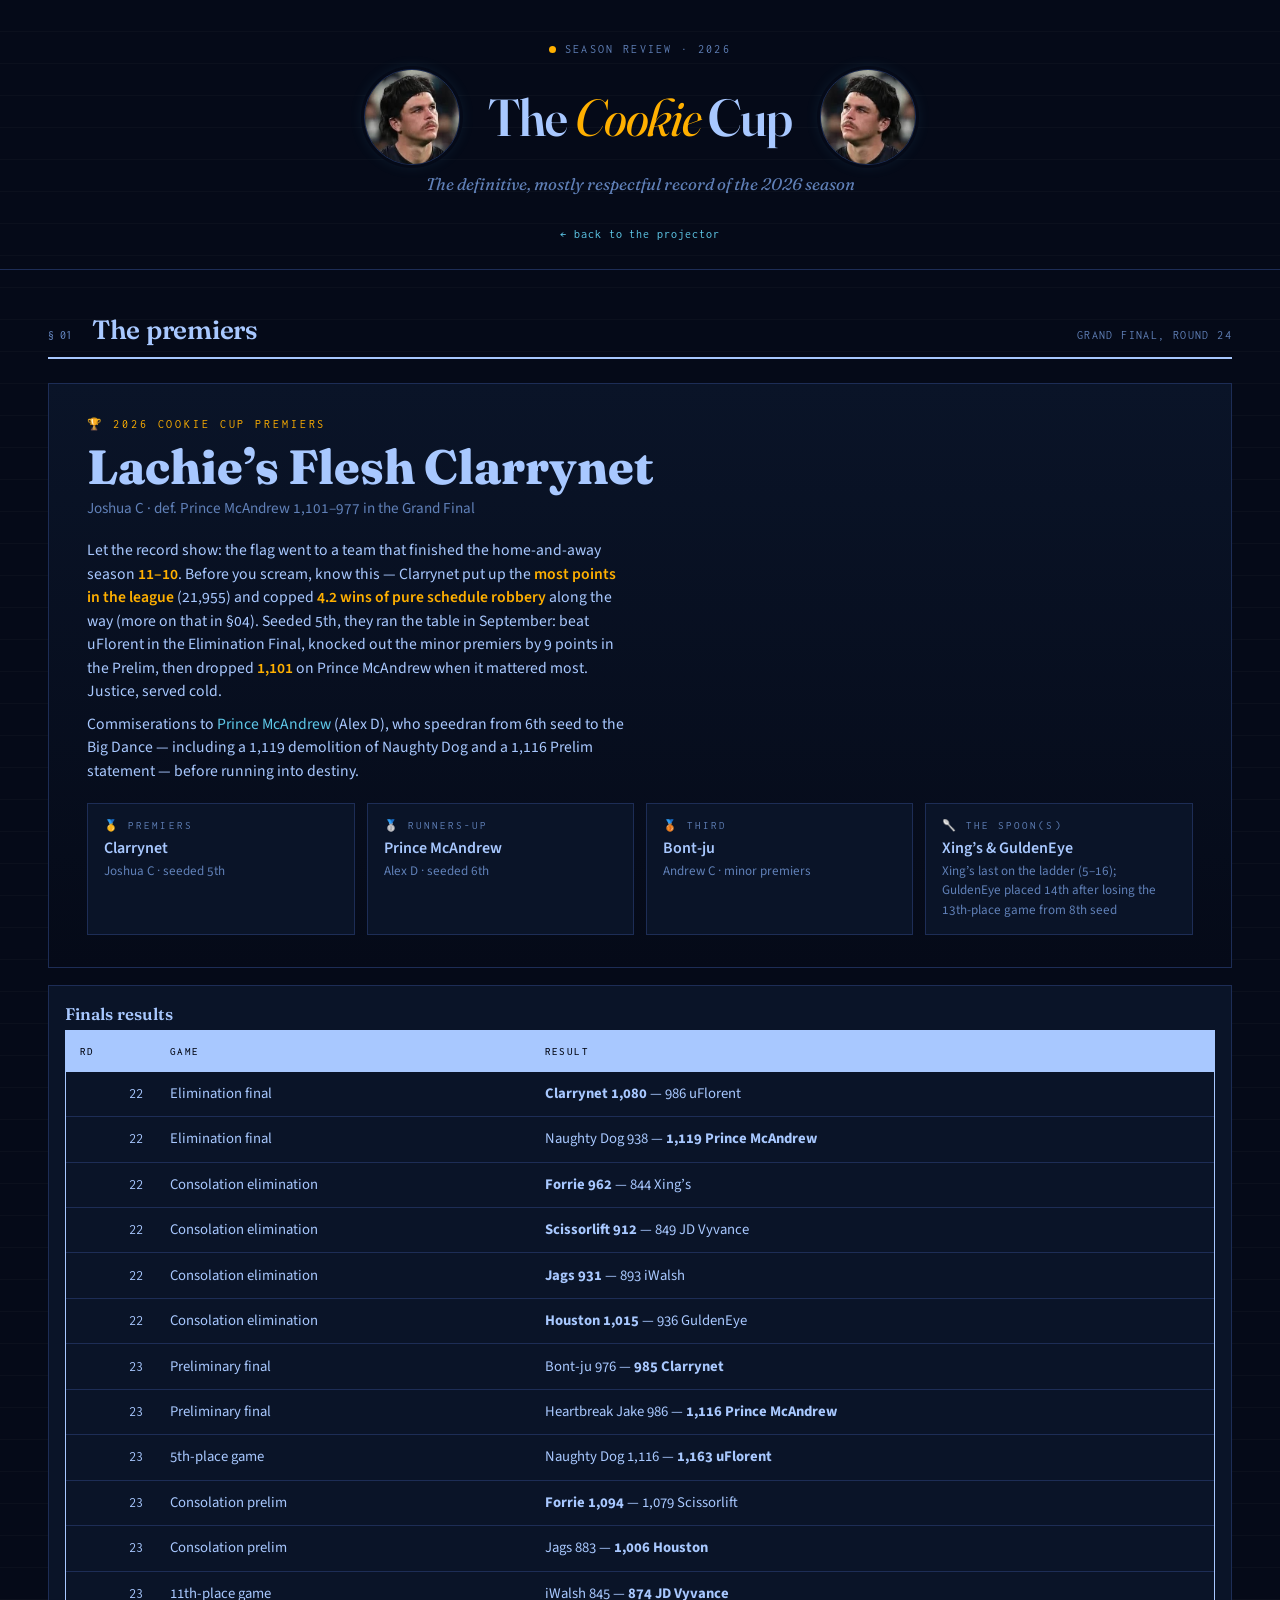
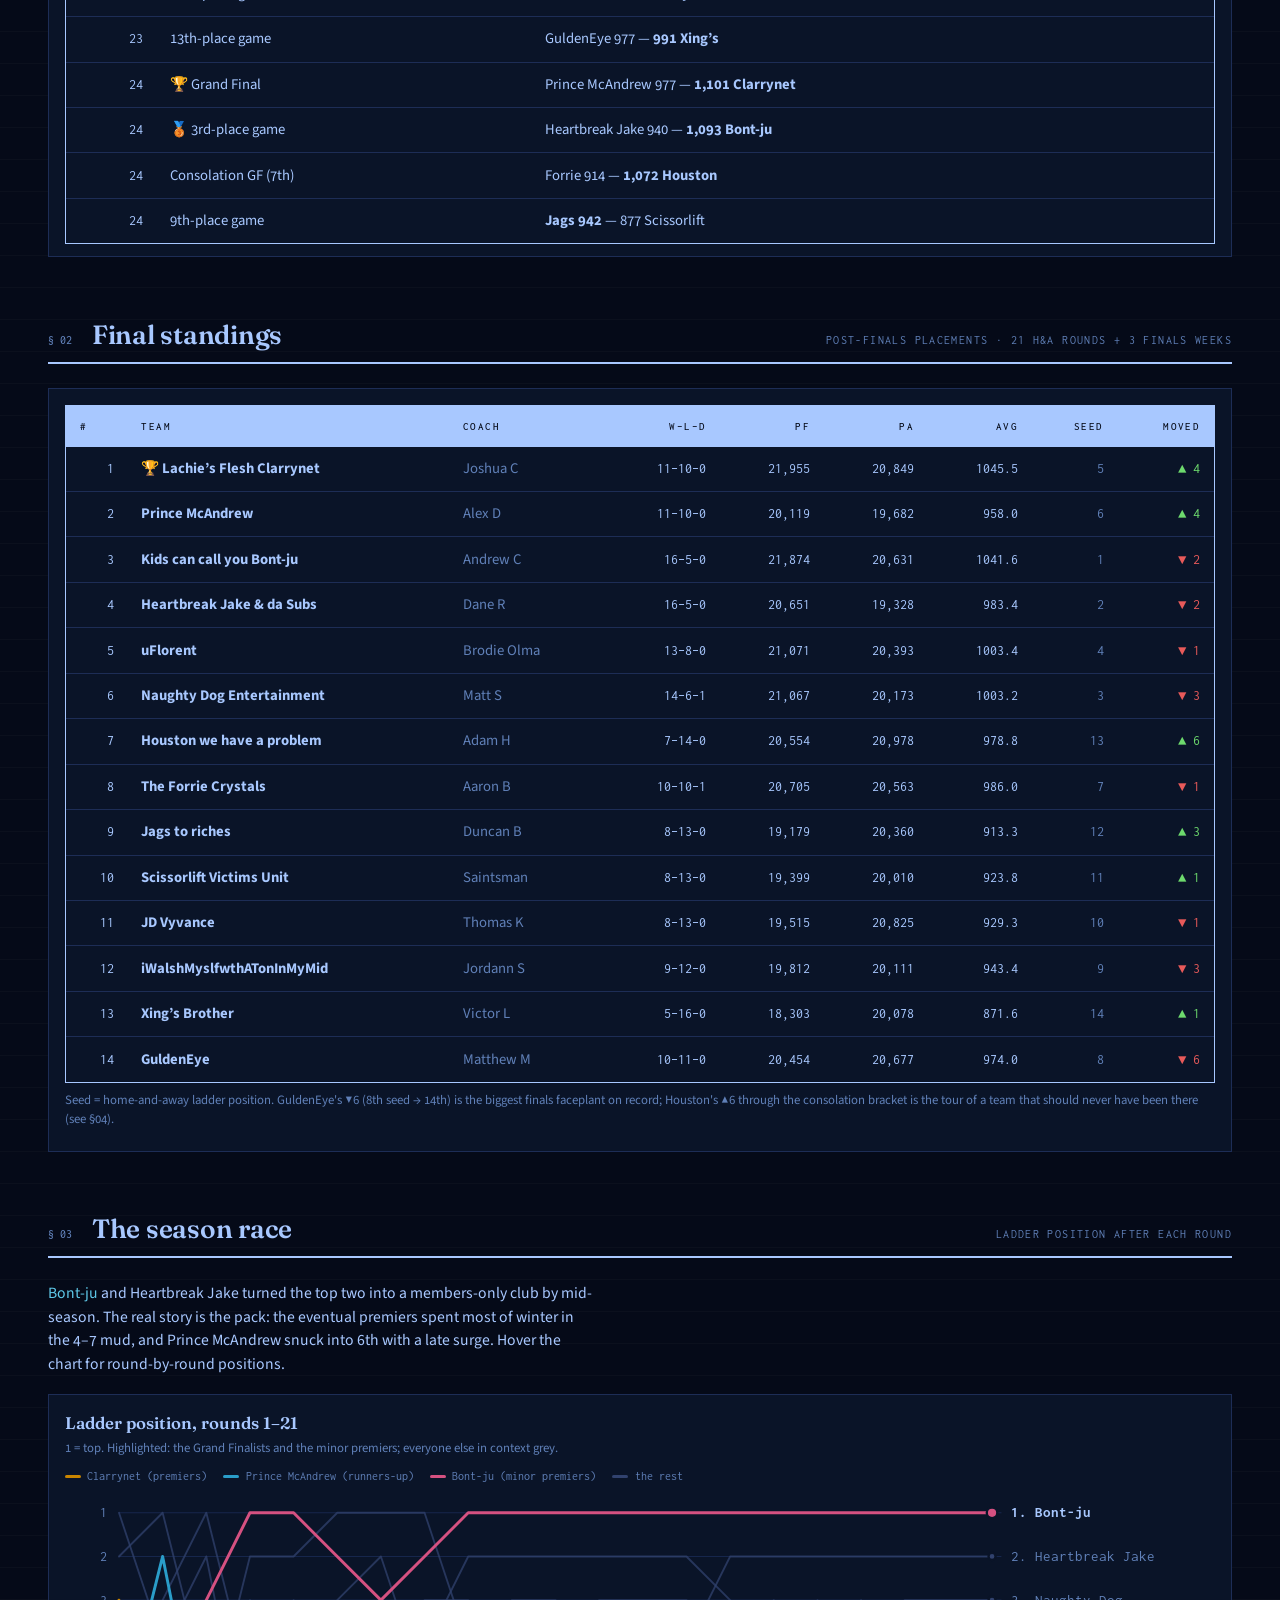
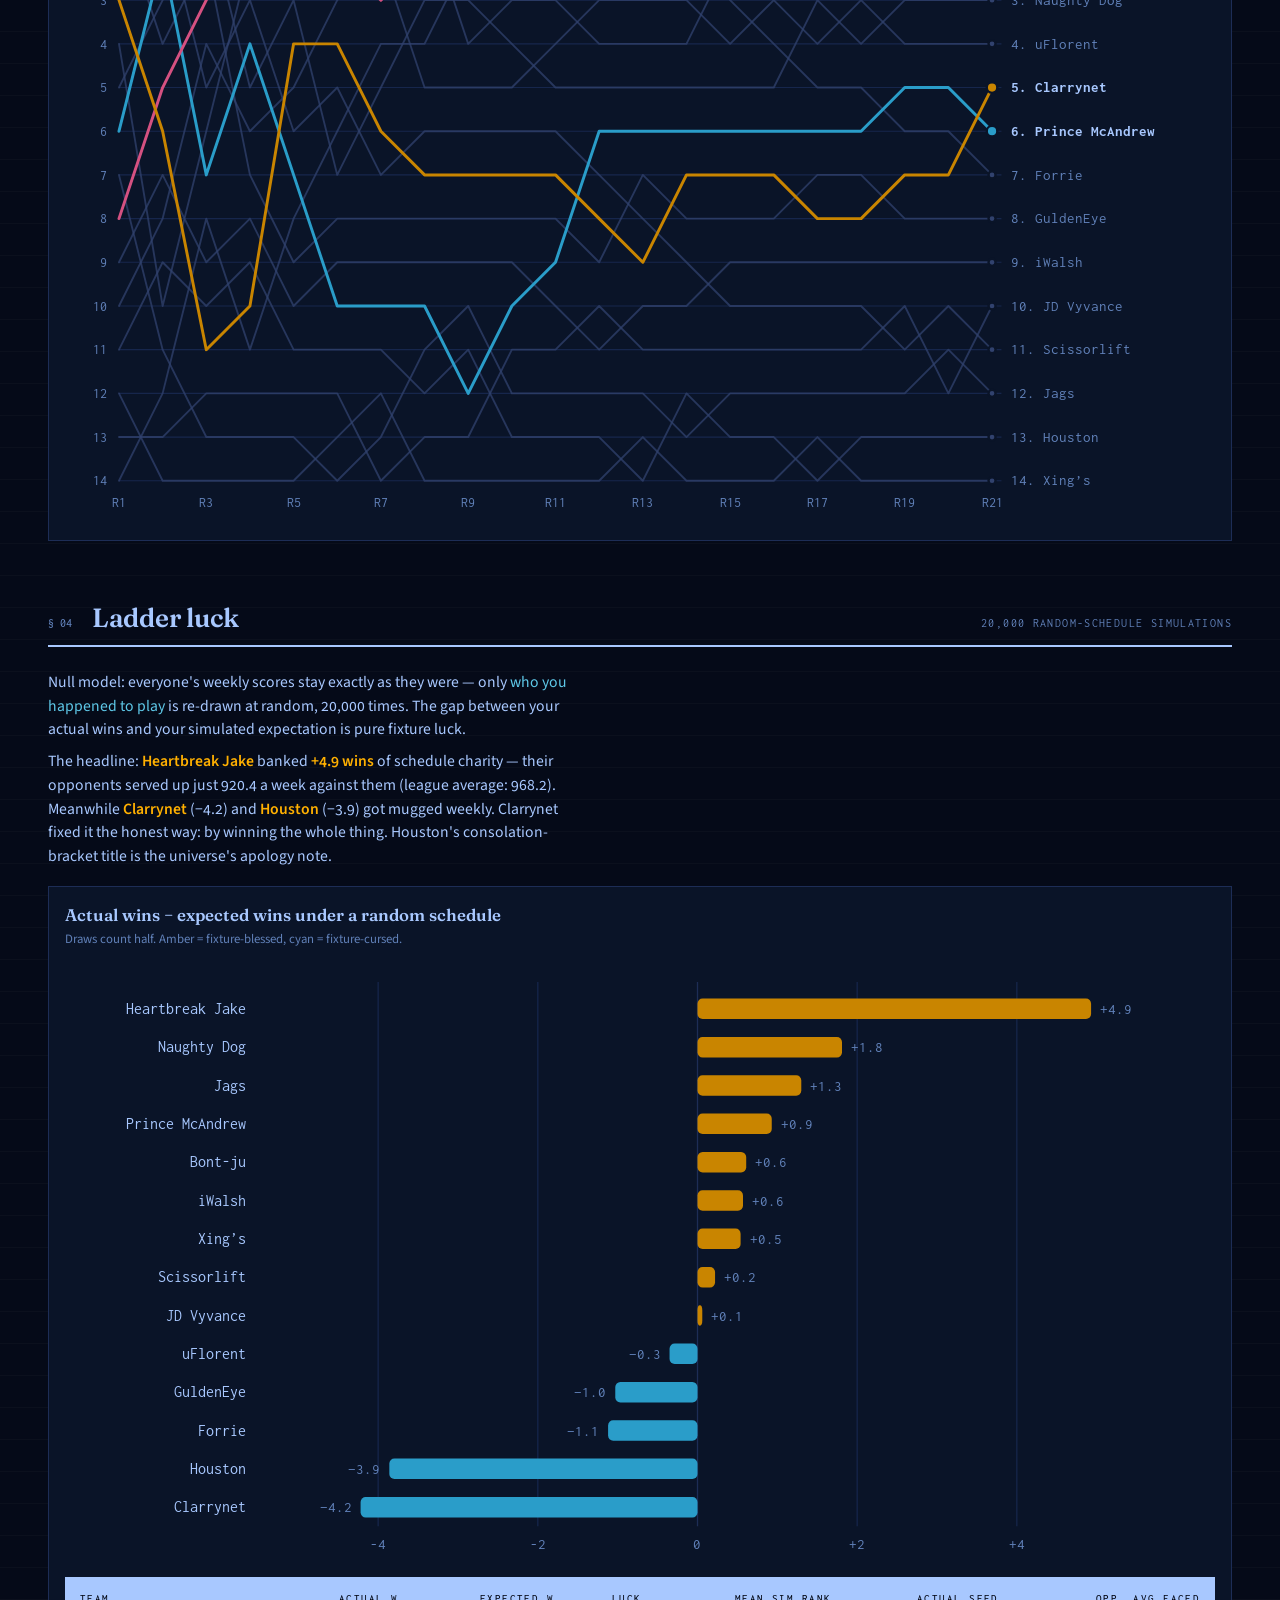
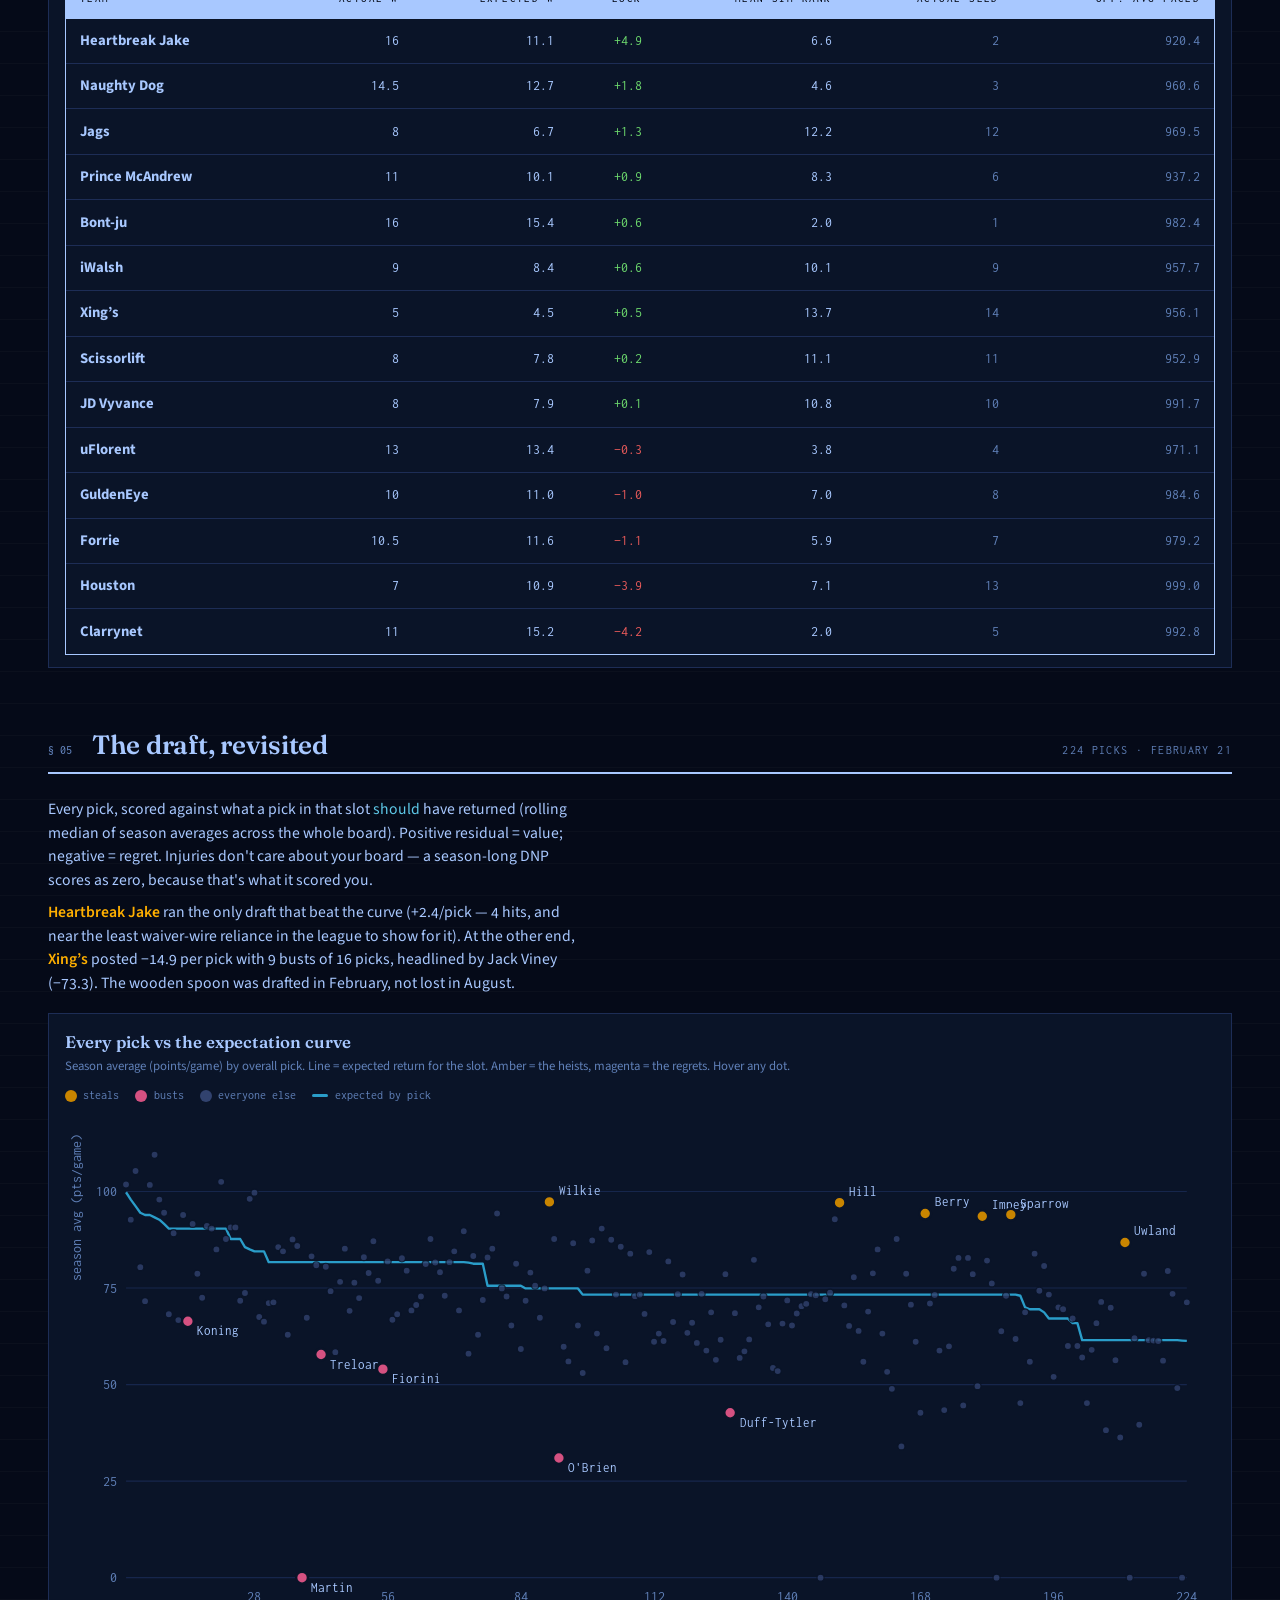
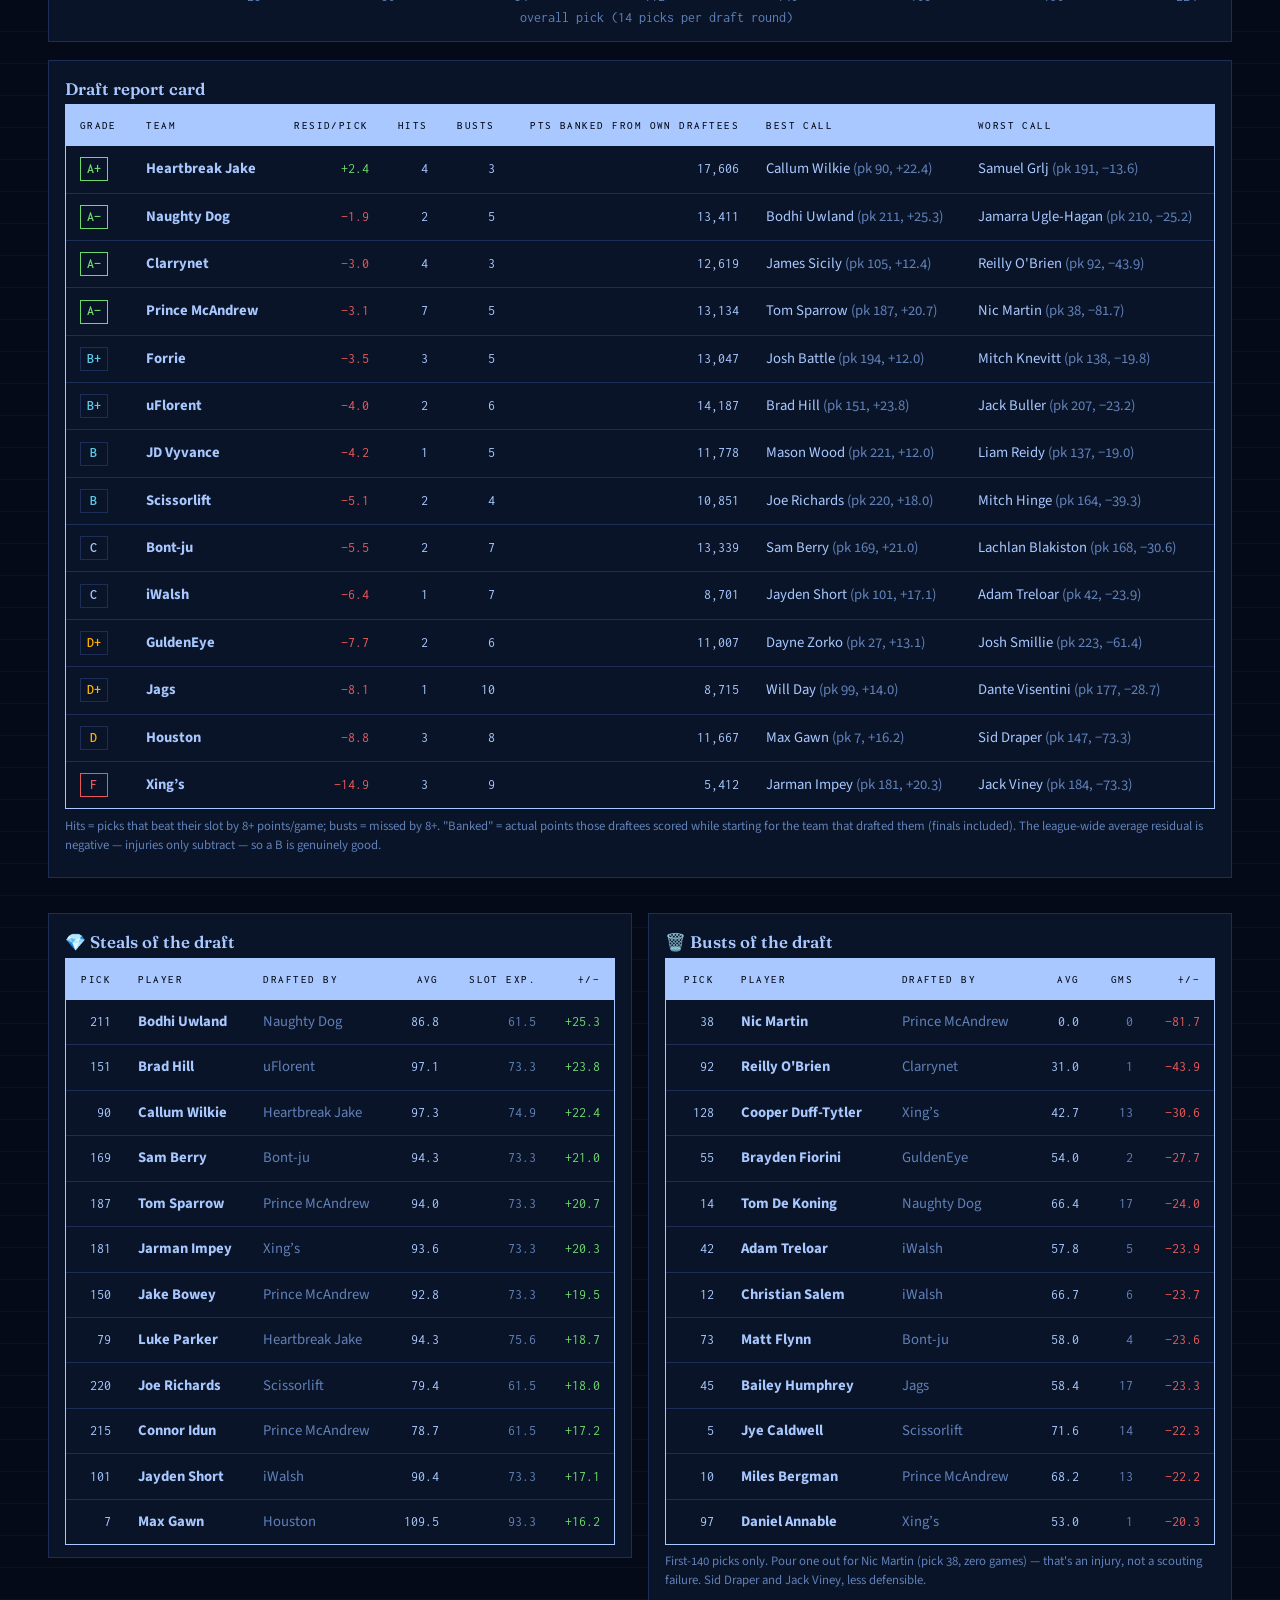
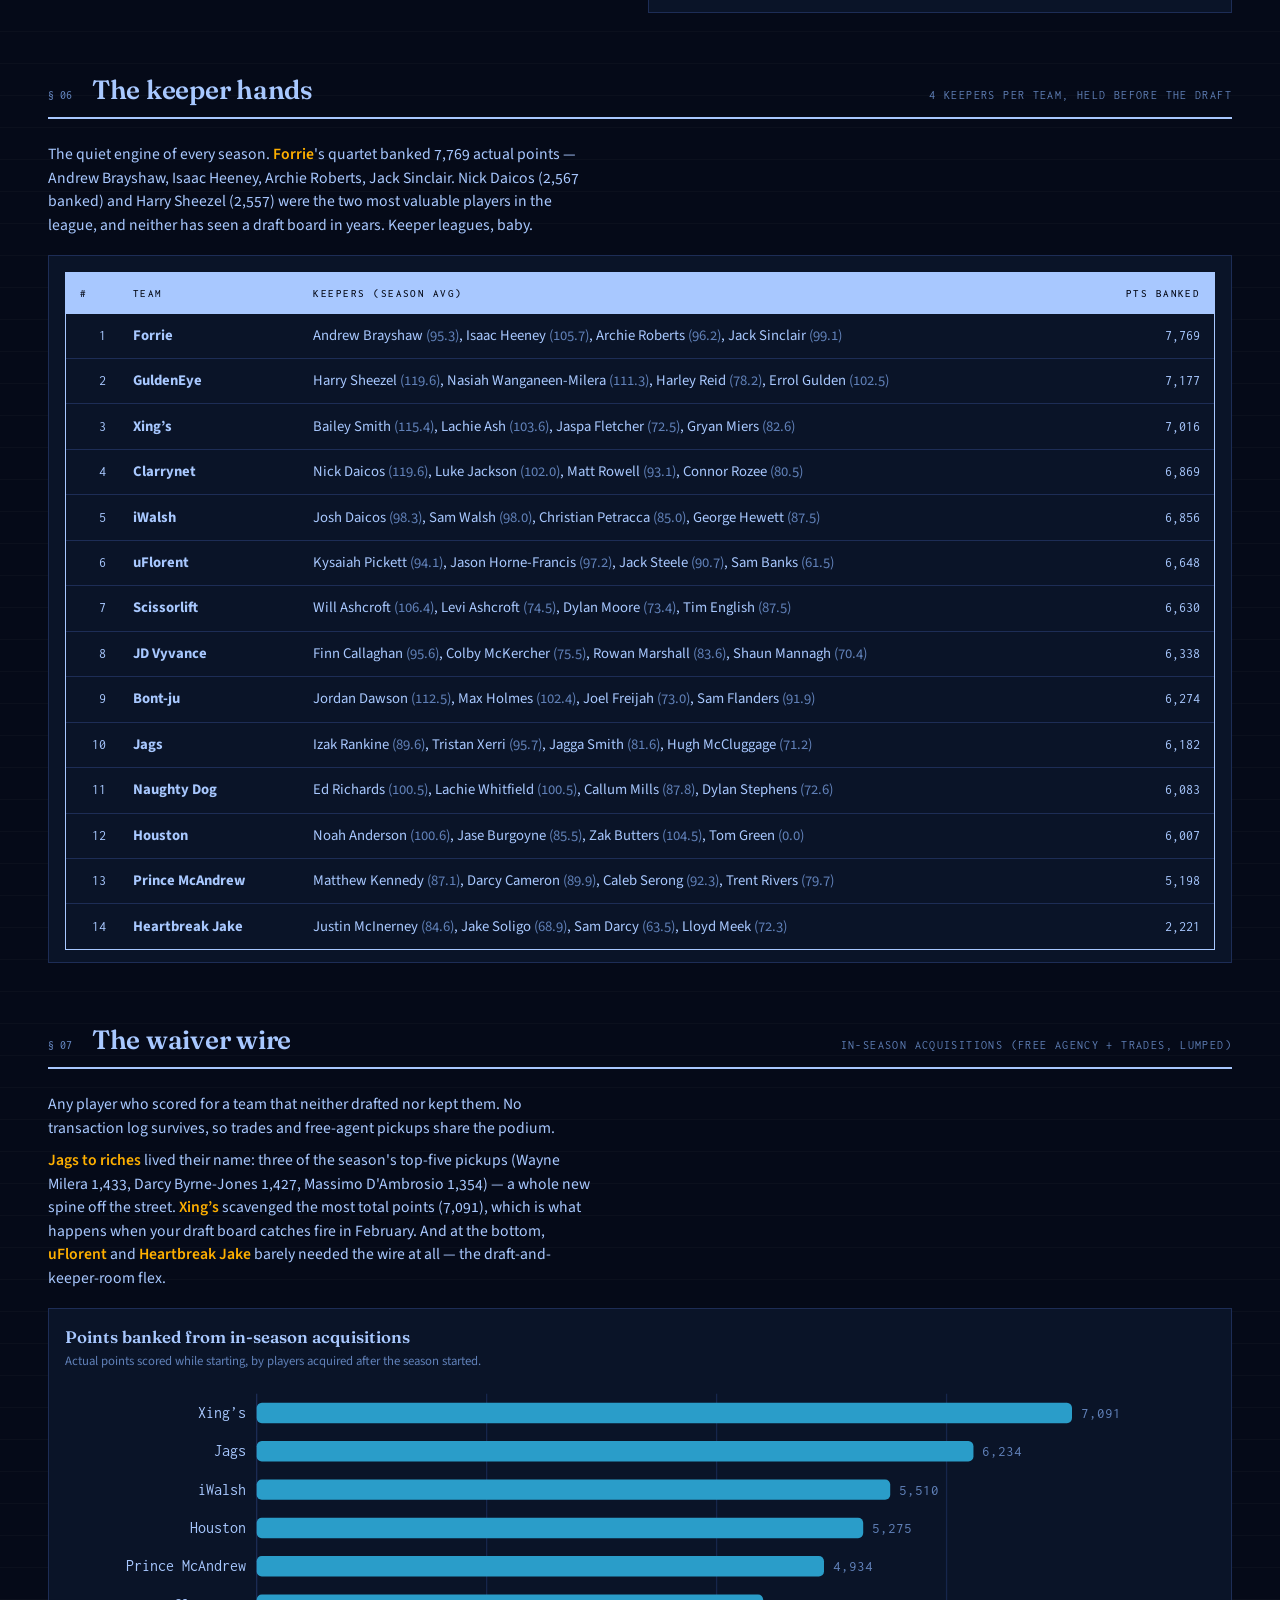
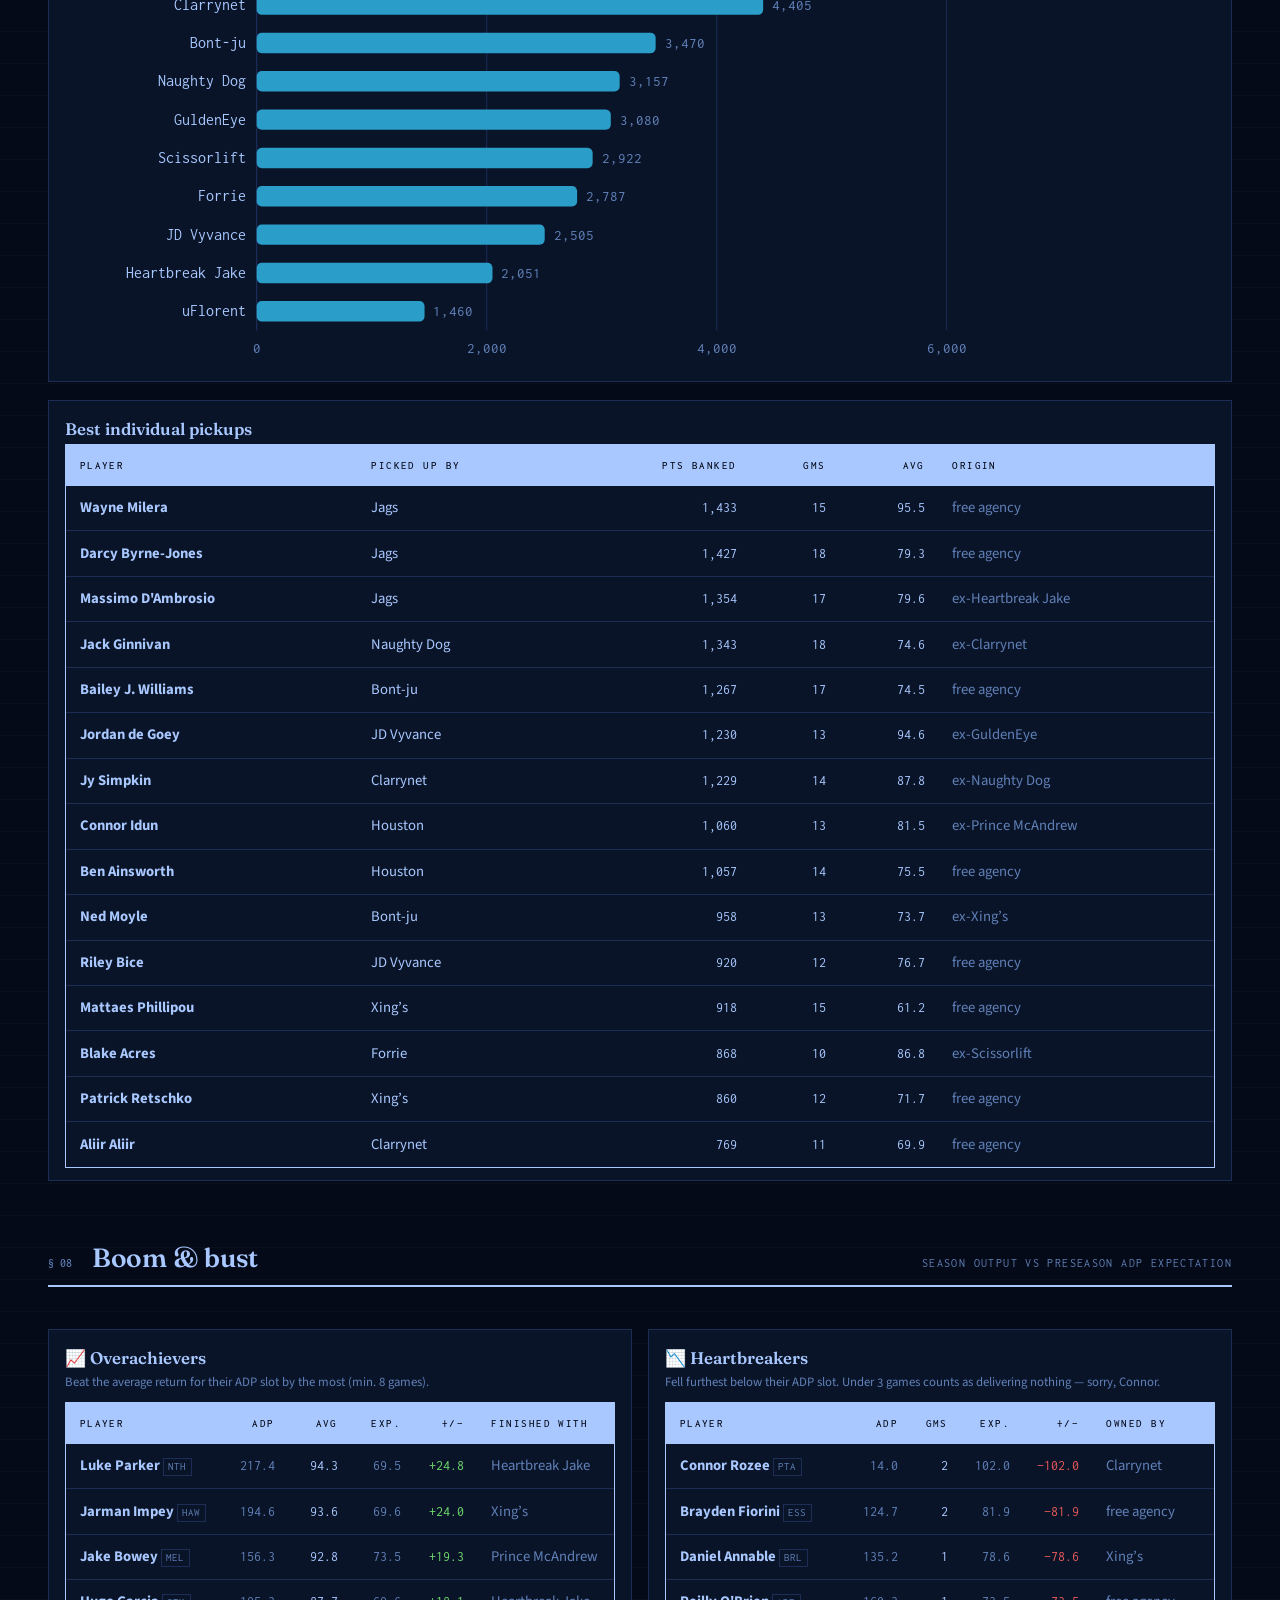
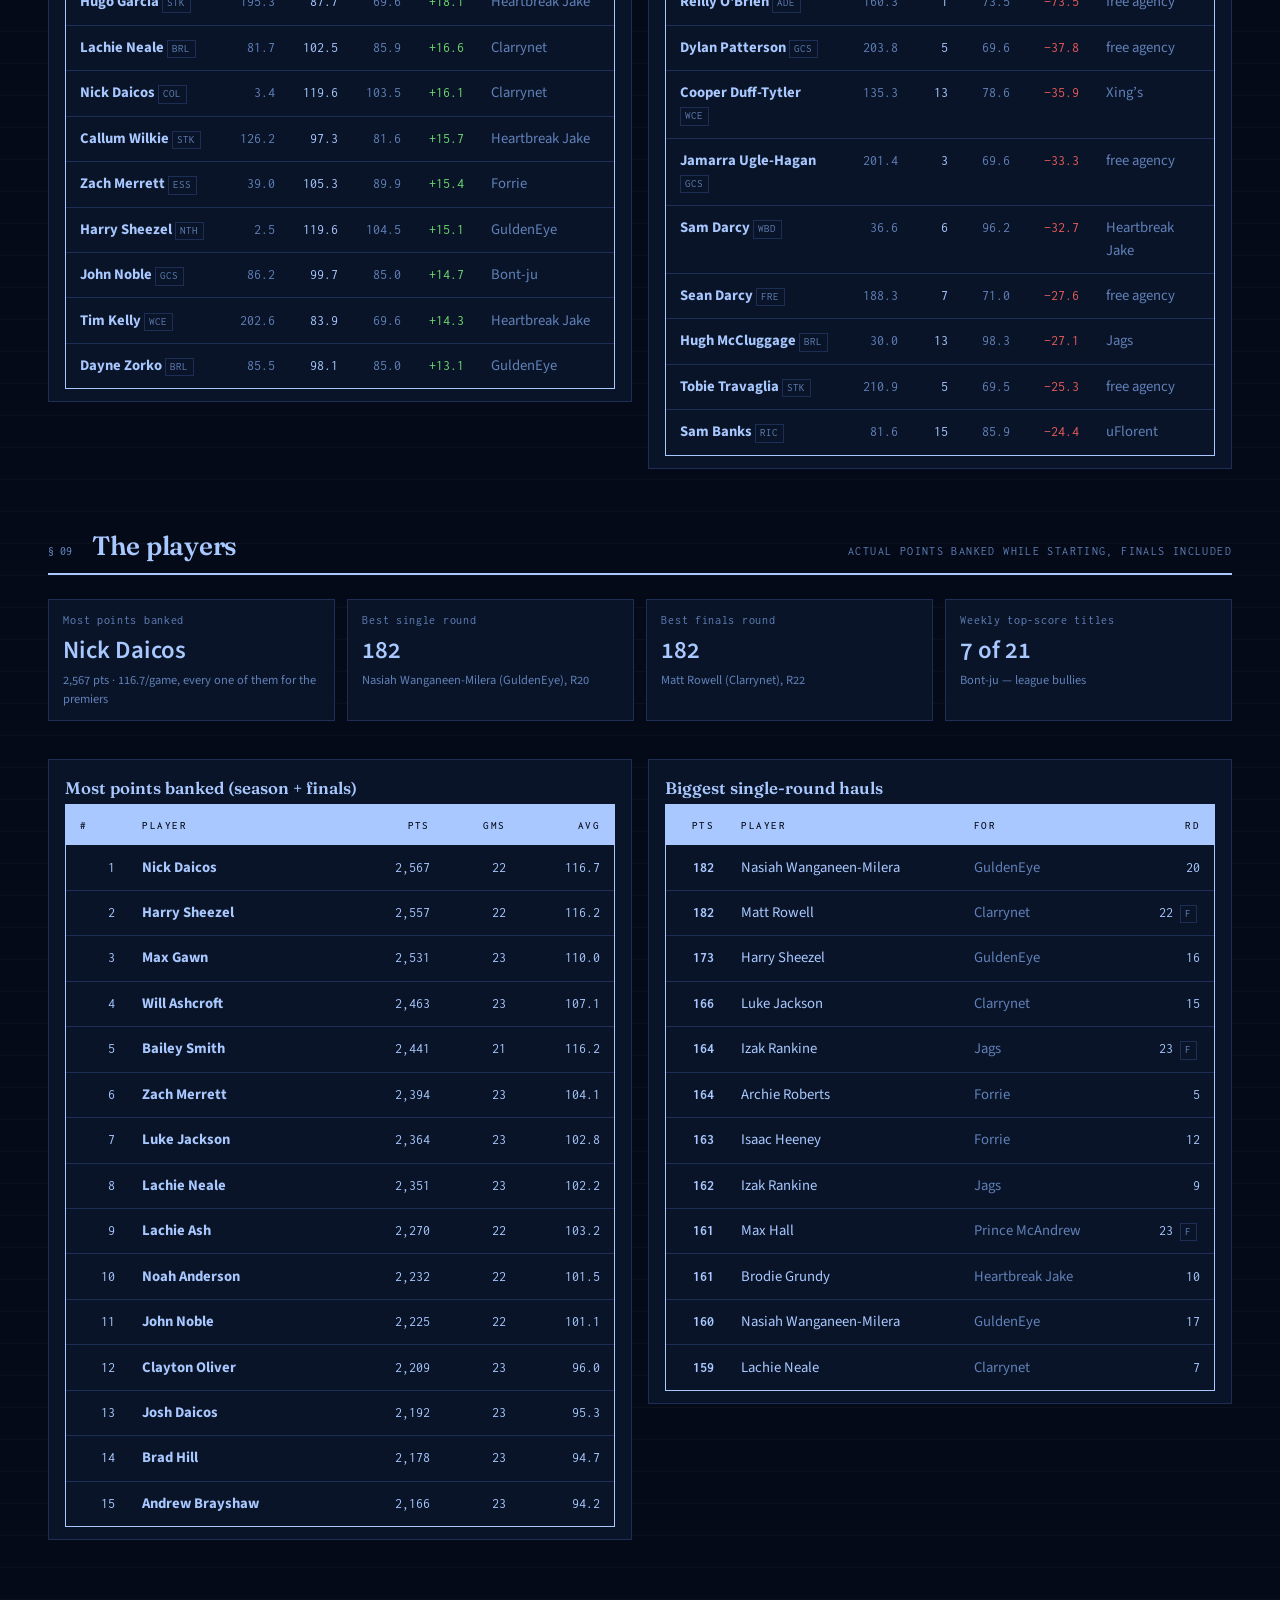
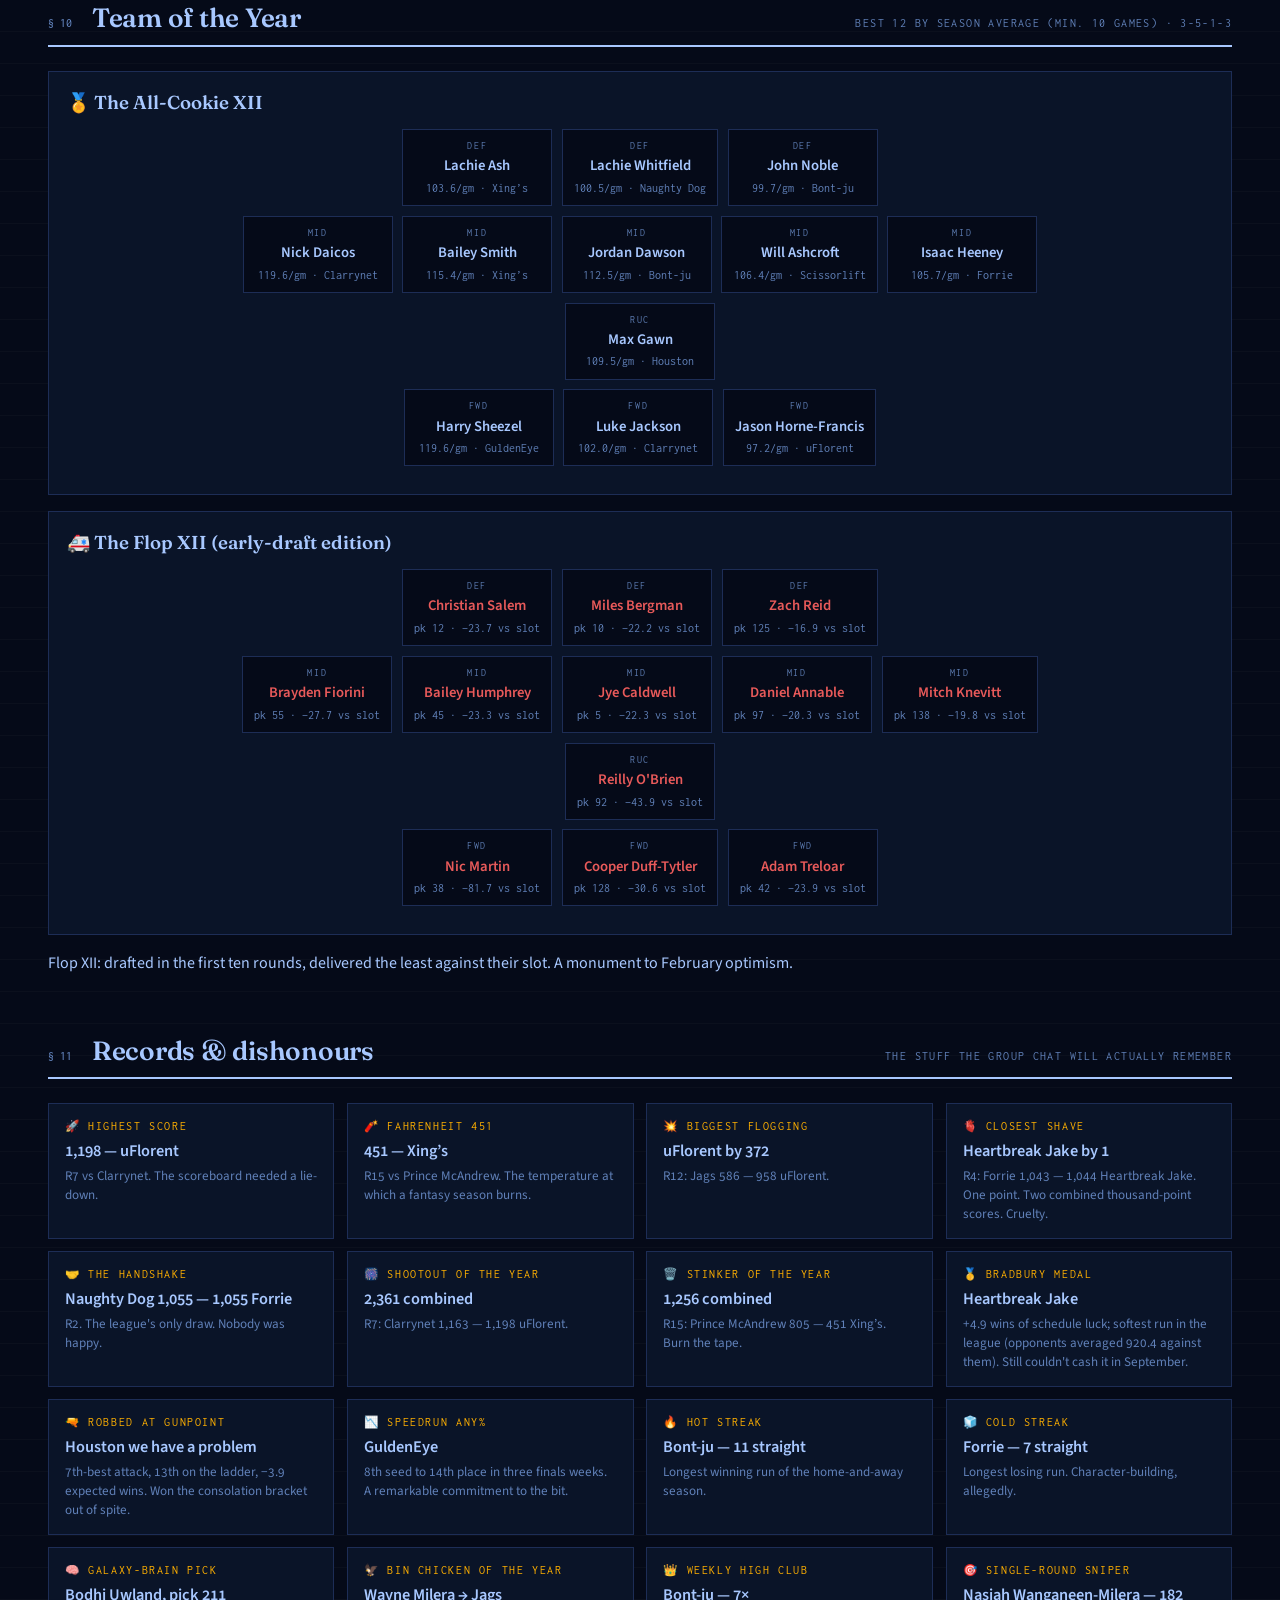
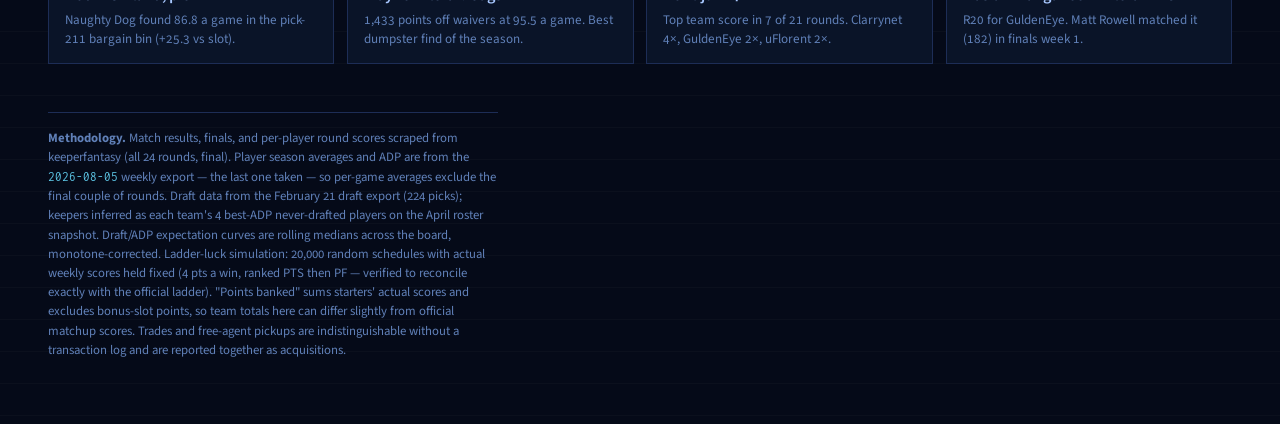
==== docs/season_review.html @ ead34bed "season ending" ====
<!DOCTYPE html>
<html lang="en">
<head>
<meta charset="UTF-8">
<meta name="viewport" content="width=device-width, initial-scale=1">
<title>The Cookie Cup — 2026 Season Review</title>
<link rel="stylesheet" href="styles.css">
<style>
/* ── season-review specific ─────────────────────────────────────────────── */
.review-main {
  max-width: var(--max-w);
  margin: 0 auto;
  padding: 0 var(--gutter) 4rem;
}
.review-main section { padding-top: 2.5rem; }
.back-link {
  font-family: var(--mono);
  font-size: 0.78rem;
  letter-spacing: 0.08em;
  color: var(--teal);
  text-decoration: none;
}
.back-link:hover { color: var(--accent); }

.prose { max-width: 68ch; font-size: 0.98rem; }
.prose p { margin: 0.55rem 0; }
.prose strong { color: var(--accent); font-weight: 600; }
.prose em { color: var(--teal); font-style: normal; }

/* hero */
.hero-card {
  border: 1px solid var(--rule);
  background: linear-gradient(180deg, var(--surface), var(--paper));
  padding: 2rem clamp(1.25rem, 3vw, 2.5rem);
  margin-top: 1rem;
}
.hero-flag {
  font-family: var(--mono); font-size: 0.72rem; letter-spacing: 0.25em;
  text-transform: uppercase; color: var(--accent); margin: 0 0 0.6rem;
}
.hero-name {
  font-family: var(--serif); font-weight: 800;
  font-size: clamp(1.9rem, 4.5vw, 3rem); line-height: 1.02; margin: 0 0 0.35rem;
  color: var(--ink);
}
.hero-sub { color: var(--muted); font-size: 0.95rem; margin: 0 0 1.2rem; }
.podium { display: grid; grid-template-columns: repeat(auto-fit, minmax(190px, 1fr)); gap: 0.75rem; margin-top: 1.25rem; }
.podium-card {
  border: 1px solid var(--rule); background: var(--surface);
  padding: 0.8rem 1rem;
}
.podium-card .place { font-family: var(--mono); font-size: 0.7rem; letter-spacing: 0.18em; color: var(--muted); text-transform: uppercase; }
.podium-card .tname { font-weight: 600; margin: 0.15rem 0 0.1rem; }
.podium-card .detail { font-size: 0.82rem; color: var(--muted); }

/* stat tiles */
.statgrid { display: grid; grid-template-columns: repeat(auto-fit, minmax(160px, 1fr)); gap: 0.75rem; margin: 1.25rem 0; }
.stat {
  border: 1px solid var(--rule); background: var(--surface); padding: 0.75rem 0.9rem;
}
.stat .lbl { font-size: 0.74rem; color: var(--muted); font-family: var(--mono); letter-spacing: 0.06em; }
.stat .val { font-size: 1.55rem; font-weight: 600; margin-top: 0.15rem; }
.stat .sub { font-size: 0.78rem; color: var(--muted); margin-top: 0.1rem; }

/* chart cards */
.chart-card {
  border: 1px solid var(--rule); background: var(--surface);
  padding: 1rem 1rem 0.75rem; margin: 1.1rem 0;
  overflow-x: auto;
}
.chart-card h3 { margin: 0 0 0.15rem; font-family: var(--serif); font-weight: 600; font-size: 1.05rem; }
.chart-card .chart-sub { font-size: 0.8rem; color: var(--muted); margin: 0 0 0.6rem; }
.chart-card svg { display: block; }
.legend-row { display: flex; flex-wrap: wrap; gap: 1rem; font-size: 0.78rem; color: var(--muted); font-family: var(--mono); margin: 0.35rem 0 0.5rem; }
.legend-row .key { display: inline-flex; align-items: center; gap: 0.4rem; }
.key i { width: 12px; height: 12px; border-radius: 50%; display: inline-block; }
.key i.line { width: 16px; height: 3px; border-radius: 2px; }

.viz-tip {
  position: fixed; pointer-events: none; z-index: 40;
  background: #0e1c3a; border: 1px solid var(--rule); color: var(--ink);
  font-family: var(--mono); font-size: 0.75rem; padding: 0.4rem 0.55rem;
  max-width: 260px; display: none; box-shadow: 0 4px 18px rgba(0,0,0,0.5);
}

/* awards */
.award-grid { display: grid; grid-template-columns: repeat(auto-fill, minmax(250px, 1fr)); gap: 0.8rem; margin-top: 1rem; }
.award {
  border: 1px solid var(--rule); background: var(--surface); padding: 0.85rem 1rem;
}
.award .aname { font-family: var(--mono); font-size: 0.72rem; letter-spacing: 0.14em; text-transform: uppercase; color: var(--accent); }
.award .winner { font-weight: 600; margin: 0.25rem 0 0.2rem; font-size: 1.02rem; }
.award .why { font-size: 0.82rem; color: var(--muted); line-height: 1.45; }

/* draft grades */
.grade {
  display: inline-block; font-family: var(--mono); font-weight: 600;
  min-width: 2.1em; text-align: center; padding: 0.05rem 0.3rem;
  border: 1px solid var(--rule); font-size: 0.85rem;
}
.grade.g-a { color: var(--good); border-color: var(--good); }
.grade.g-b { color: var(--teal); }
.grade.g-c { color: var(--ink); }
.grade.g-d { color: var(--accent); }
.grade.g-f { color: var(--bad); border-color: var(--bad); }

/* team of the year field */
.field { border: 1px solid var(--rule); background: var(--surface); padding: 1.1rem; margin-top: 1rem; }
.field h3 { margin: 0 0 0.75rem; font-family: var(--serif); font-weight: 600; }
.field-row { display: flex; flex-wrap: wrap; gap: 0.6rem; justify-content: center; margin-bottom: 0.6rem; }
.fp {
  border: 1px solid var(--rule); background: var(--paper); padding: 0.5rem 0.7rem;
  min-width: 150px; text-align: center;
}
.fp .pos { font-family: var(--mono); font-size: 0.65rem; letter-spacing: 0.16em; color: var(--muted); }
.fp .nm { font-weight: 600; font-size: 0.92rem; margin: 0.1rem 0; }
.fp .st { font-size: 0.76rem; color: var(--muted); font-family: var(--mono); }
.fp.flop .nm { color: var(--bad); }

.pos-chip {
  display: inline-block; font-family: var(--mono); font-size: 0.68rem;
  padding: 0 0.3rem; border: 1px solid var(--rule); color: var(--muted); margin-right: 0.2rem;
}
.up { color: var(--good); } .down { color: var(--bad); }

.method-note { font-size: 0.8rem; color: var(--muted); border-top: 1px solid var(--rule); margin-top: 3rem; padding-top: 1rem; max-width: 75ch; }
.method-note code { font-family: var(--mono); color: var(--teal); }
.two-col { display: grid; grid-template-columns: repeat(auto-fit, minmax(320px, 1fr)); gap: 1rem; align-items: start; }
</style>
</head>
<body>
<header class="topbar">
  <div class="brand">
    <p class="eyebrow">Season review · 2026</p>
    <div class="title-row">
      <img src="imgs/cookie_logo.jpg" alt="" class="title-logo">
      <h1>The <em>Cookie</em> Cup</h1>
      <img src="imgs/cookie_logo.jpg" alt="" class="title-logo title-logo-flipped">
    </div>
    <p class="tagline">The definitive, mostly respectful record of the 2026 season</p>
    <p style="margin:0.7rem 0 0"><a class="back-link" href="index.html">← back to the projector</a></p>
  </div>
</header>

<main class="review-main" id="review-main">
  <p class="muted" style="padding-top:2rem" id="loading-msg">Crunching the season…</p>
</main>
<div class="viz-tip" id="viz-tip"></div>

<script>
/* ── palette (validated, dark surface #0a1428) ─────────────────────────── */
const C = {
  amber:  '#c98500',   // series slot 1 / diverging warm pole
  cyan:   '#2a9dc9',   // series slot 2 / diverging cool pole
  magenta:'#d55181',   // series slot 3
  ctx:    '#31426e',   // de-emphasis context marks
  grid:   '#16264c',
  axis:   '#1d2d56',
  ink:    '#a8c8ff',
  muted:  '#6080b8',
  surface:'#0a1428',
};
const $ = sel => document.querySelector(sel);
const esc = s => String(s).replace(/&/g,'&amp;').replace(/</g,'&lt;').replace(/>/g,'&gt;').replace(/"/g,'&quot;');
const f1 = x => (Math.round(x*10)/10).toFixed(1);
const sgn = x => (x >= 0 ? '+' : '−') + f1(Math.abs(x));
const comma = x => x.toLocaleString('en-AU');
const ord = n => n + ({1:'st',2:'nd',3:'rd'}[n % 10 > 3 || [11,12,13].includes(n % 100) ? 0 : n % 10] || 'th');

let D = null, T = {};   // data, team-by-id

fetch('data/season_review.json')
  .then(r => r.json())
  .then(data => { D = data; D.teams.forEach(t => T[t.id] = t); render(); })
  .catch(err => { $('#loading-msg').textContent = 'Failed to load data/season_review.json — ' + err; });

function teamShort(name) {
  const t = D.teams.find(t => t.name === name);
  return t ? t.short : name;
}

/* ── shared tooltip ────────────────────────────────────────────────────── */
const tip = document.getElementById('viz-tip');
function showTip(html, x, y) {
  tip.innerHTML = html; tip.style.display = 'block';
  const pad = 14, w = tip.offsetWidth, h = tip.offsetHeight;
  tip.style.left = Math.min(x + pad, window.innerWidth - w - 8) + 'px';
  tip.style.top  = (y - h - pad < 8 ? y + pad : y - h - pad) + 'px';
}
function hideTip() { tip.style.display = 'none'; }

/* ── render ────────────────────────────────────────────────────────────── */
function render() {
  const gf = D.finals_results.find(f => f.code === 'GF');
  const premier = D.teams.find(t => t.placement === 1);
  const runnerUp = D.teams.find(t => t.placement === 2);
  const third = D.teams.find(t => t.placement === 3);
  const minor = D.teams.find(t => t.hna_rank === 1);
  const spoonHNA = D.teams.find(t => t.hna_rank === 14);
  const spoonFinal = D.teams.find(t => t.placement === 14);
  const luckOf = t => { const l = D.luck.find(l => l.team_id === t.id); return l.actual_wins - l.exp_wins_sim; };

  const html = [];

  /* §01 Grand Final */
  const gfWin = gf.hs > gf.as ? {n: gf.home, s: gf.hs, os: gf.as} : {n: gf.away, s: gf.as, os: gf.hs};
  html.push(`
  <section>
    <div class="section-head"><span class="section-num">§ 01</span><h2>The premiers</h2><span class="section-meta">Grand Final, Round 24</span></div>
    <div class="hero-card">
      <p class="hero-flag">🏆 2026 Cookie Cup Premiers</p>
      <p class="hero-name">${esc(premier.name)}</p>
      <p class="hero-sub">${esc(premier.manager)} · def. ${esc(runnerUp.name)} ${comma(gfWin.s)}–${comma(gfWin.os)} in the Grand Final</p>
      <div class="prose">
        <p>Let the record show: the flag went to a team that finished the home-and-away season
        <strong>11–10</strong>. Before you scream, know this — ${esc(premier.short)} put up the
        <strong>most points in the league</strong> (${comma(premier.pf)}) and copped
        <strong>${f1(Math.abs(luckOf(premier)))} wins of pure schedule robbery</strong> along the way
        (more on that in §04). Seeded 5th, they ran the table in September:
        beat uFlorent in the Elimination Final, knocked out the minor premiers by 9 points in the Prelim,
        then dropped <strong>1,101</strong> on Prince McAndrew when it mattered most. Justice, served cold.</p>
        <p>Commiserations to <em>${esc(runnerUp.name)}</em> (${esc(runnerUp.manager)}), who speedran from
        6th seed to the Big Dance — including a 1,119 demolition of Naughty Dog and a 1,116 Prelim
        statement — before running into destiny.</p>
      </div>
      <div class="podium">
        <div class="podium-card"><div class="place">🥇 Premiers</div><div class="tname">${esc(premier.short)}</div><div class="detail">${esc(premier.manager)} · seeded 5th</div></div>
        <div class="podium-card"><div class="place">🥈 Runners-up</div><div class="tname">${esc(runnerUp.short)}</div><div class="detail">${esc(runnerUp.manager)} · seeded 6th</div></div>
        <div class="podium-card"><div class="place">🥉 Third</div><div class="tname">${esc(third.short)}</div><div class="detail">${esc(third.manager)} · minor premiers</div></div>
        <div class="podium-card"><div class="place">🥄 The Spoon(s)</div><div class="tname">${esc(spoonHNA.short)} &amp; ${esc(spoonFinal.short)}</div><div class="detail">${esc(spoonHNA.short)} last on the ladder (${spoonHNA.w}–${spoonHNA.l}); ${esc(spoonFinal.short)} placed 14th after losing the 13th-place game from 8th seed</div></div>
      </div>
    </div>
    <div class="chart-card">
      <h3>Finals results</h3>
      <div class="table-wrap"><table class="leaderboard"><thead>
        <tr><th>Rd</th><th>Game</th><th>Result</th></tr></thead><tbody>
        ${D.finals_results.map(f => {
          const lbl = f.code === 'GF' ? '🏆 Grand Final' : f.code === 'CGF' ? 'Consolation GF (7th)'
            : f.code === '3RD' ? '🥉 3rd-place game' : f.code === '5TH' ? '5th-place game'
            : f.code === '9TH' ? '9th-place game' : f.code === '11TH' ? '11th-place game'
            : f.code === '13TH' ? '13th-place game'
            : (f.round === 22 ? (f.label.includes('Consolation') ? 'Consolation elimination' : 'Elimination final') : (f.label.includes('Consolation') ? 'Consolation prelim' : 'Preliminary final'));
          const hw = f.hs > f.as;
          return `<tr><td class="num">${f.round}</td><td>${esc(lbl)}</td>
            <td>${hw?'<strong>':''}${esc(teamShort(f.home))} ${comma(f.hs)}${hw?'</strong>':''} — ${!hw?'<strong>':''}${comma(f.as)} ${esc(teamShort(f.away))}${!hw?'</strong>':''}</td></tr>`;
        }).join('')}
      </tbody></table></div>
    </div>
  </section>`);

  /* §02 Final standings */
  const byPlace = [...D.teams].sort((a,b) => a.placement - b.placement);
  html.push(`
  <section>
    <div class="section-head"><span class="section-num">§ 02</span><h2>Final standings</h2><span class="section-meta">post-finals placements · ${D.meta.n_rounds} H&amp;A rounds + 3 finals weeks</span></div>
    <div class="chart-card"><div class="table-wrap"><table class="leaderboard"><thead>
      <tr><th>#</th><th>Team</th><th>Coach</th><th class="num">W–L–D</th><th class="num">PF</th><th class="num">PA</th><th class="num">Avg</th><th class="num">Seed</th><th class="num">Moved</th></tr></thead><tbody>
      ${byPlace.map(t => {
        const mv = t.hna_rank - t.placement;
        const mvs = mv === 0 ? '<span class="muted">—</span>' : mv > 0 ? `<span class="up">▲ ${mv}</span>` : `<span class="down">▼ ${-mv}</span>`;
        return `<tr><td class="num">${t.placement}</td><td>${t.placement===1?'🏆 ':''}<strong>${esc(t.name)}</strong></td><td class="muted">${esc(t.manager)}</td>
          <td class="num">${t.w}–${t.l}–${t.d}</td><td class="num">${comma(t.pf)}</td><td class="num">${comma(t.pa)}</td>
          <td class="num">${f1(t.avg)}</td><td class="num muted">${t.hna_rank}</td><td class="num">${mvs}</td></tr>`;
      }).join('')}
    </tbody></table></div>
    <p class="chart-sub" style="margin-top:0.5rem">Seed = home-and-away ladder position. GuldenEye's ▼6 (8th seed → 14th) is the biggest finals faceplant on record; Houston's ▲6 through the consolation bracket is the tour of a team that should never have been there (see §04).</p>
    </div>
  </section>`);

  /* §03 Season race */
  html.push(`
  <section>
    <div class="section-head"><span class="section-num">§ 03</span><h2>The season race</h2><span class="section-meta">ladder position after each round</span></div>
    <div class="prose">
      <p><em>${esc(minor.short)}</em> and Heartbreak Jake turned the top two into a members-only club by mid-season.
      The real story is the pack: the eventual premiers spent most of winter in the 4–7 mud,
      and Prince McAndrew snuck into 6th with a late surge. Hover the chart for round-by-round positions.</p>
    </div>
    <div class="chart-card">
      <h3>Ladder position, rounds 1–${D.meta.n_rounds}</h3>
      <p class="chart-sub">1 = top. Highlighted: the Grand Finalists and the minor premiers; everyone else in context grey.</p>
      <div class="legend-row">
        <span class="key"><i class="line" style="background:${C.amber}"></i> ${esc(premier.short)} (premiers)</span>
        <span class="key"><i class="line" style="background:${C.cyan}"></i> ${esc(runnerUp.short)} (runners-up)</span>
        <span class="key"><i class="line" style="background:${C.magenta}"></i> ${esc(minor.short)} (minor premiers)</span>
        <span class="key"><i class="line" style="background:${C.ctx}"></i> the rest</span>
      </div>
      <div id="race-chart"></div>
    </div>
  </section>`);

  /* §04 Ladder luck */
  const luckSorted = [...D.luck].map(l => ({...l, luck: l.actual_wins - l.exp_wins_sim, t: T[l.team_id]}))
                                .sort((a,b) => b.luck - a.luck);
  const luckiest = luckSorted[0], unluckiest = luckSorted[luckSorted.length-1];
  html.push(`
  <section>
    <div class="section-head"><span class="section-num">§ 04</span><h2>Ladder luck</h2><span class="section-meta">${comma(D.meta.n_sims)} random-schedule simulations</span></div>
    <div class="prose">
      <p>Null model: everyone's weekly scores stay exactly as they were — only <em>who you happened to play</em>
      is re-drawn at random, ${comma(D.meta.n_sims)} times. The gap between your actual wins and your simulated
      expectation is pure fixture luck.</p>
      <p>The headline: <strong>${esc(luckiest.t.short)}</strong> banked <strong>${sgn(luckiest.luck)} wins</strong> of schedule
      charity — their opponents served up just ${f1(luckiest.opp_avg_faced)} a week against them
      (league average: ${f1(D.meta.league_weekly_mean)}). Meanwhile <strong>${esc(unluckiest.t.short)}</strong>
      (${sgn(unluckiest.luck)}) and <strong>Houston</strong> (−3.9) got mugged weekly.
      ${esc(unluckiest.t.short)} fixed it the honest way: by winning the whole thing.
      Houston's consolation-bracket title is the universe's apology note.</p>
    </div>
    <div class="chart-card">
      <h3>Actual wins − expected wins under a random schedule</h3>
      <p class="chart-sub">Draws count half. Amber = fixture-blessed, cyan = fixture-cursed.</p>
      <div id="luck-chart"></div>
      <div class="table-wrap" style="margin-top:0.75rem"><table class="leaderboard"><thead>
        <tr><th>Team</th><th class="num">Actual W</th><th class="num">Expected W</th><th class="num">Luck</th><th class="num">Mean sim rank</th><th class="num">Actual seed</th><th class="num">Opp. avg faced</th></tr></thead><tbody>
        ${luckSorted.map(l => `<tr><td><strong>${esc(l.t.short)}</strong></td>
          <td class="num">${l.actual_wins}</td><td class="num">${f1(l.exp_wins_sim)}</td>
          <td class="num ${l.luck>=0?'up':'down'}">${sgn(l.luck)}</td>
          <td class="num">${f1(l.mean_rank)}</td><td class="num muted">${l.actual_hna_rank}</td>
          <td class="num muted">${f1(l.opp_avg_faced)}</td></tr>`).join('')}
      </tbody></table></div>
    </div>
  </section>`);

  /* §05 Draft */
  const gradeOrder = [...D.teams].sort((a,b) => b.draft.mean_resid - a.draft.mean_resid);
  const grades = gradeFor(gradeOrder);
  html.push(`
  <section>
    <div class="section-head"><span class="section-num">§ 05</span><h2>The draft, revisited</h2><span class="section-meta">224 picks · February 21</span></div>
    <div class="prose">
      <p>Every pick, scored against what a pick in that slot <em>should</em> have returned
      (rolling median of season averages across the whole board). Positive residual = value; negative = regret.
      Injuries don't care about your board — a season-long DNP scores as zero, because that's what it scored you.</p>
      <p><strong>${esc(gradeOrder[0].short)}</strong> ran the only draft that beat the curve
      (${sgn(gradeOrder[0].draft.mean_resid)}/pick — ${gradeOrder[0].draft.hits} hits, and near the least
      waiver-wire reliance in the league to show for it). At the other end, <strong>${esc(gradeOrder[13].short)}</strong> posted
      ${sgn(gradeOrder[13].draft.mean_resid)} per pick with ${gradeOrder[13].draft.busts} busts of 16 picks,
      headlined by Jack Viney (−73.3). The wooden spoon was drafted in February, not lost in August.</p>
    </div>
    <div class="chart-card">
      <h3>Every pick vs the expectation curve</h3>
      <p class="chart-sub">Season average (points/game) by overall pick. Line = expected return for the slot. Amber = the heists, magenta = the regrets. Hover any dot.</p>
      <div class="legend-row">
        <span class="key"><i style="background:${C.amber}"></i> steals</span>
        <span class="key"><i style="background:${C.magenta}"></i> busts</span>
        <span class="key"><i style="background:${C.ctx}"></i> everyone else</span>
        <span class="key"><i class="line" style="background:${C.cyan}"></i> expected by pick</span>
      </div>
      <div id="draft-chart"></div>
    </div>
    <div class="chart-card"><h3>Draft report card</h3>
      <div class="table-wrap"><table class="leaderboard"><thead>
        <tr><th>Grade</th><th>Team</th><th class="num">Resid/pick</th><th class="num">Hits</th><th class="num">Busts</th><th class="num">Pts banked from own draftees</th><th>Best call</th><th>Worst call</th></tr></thead><tbody>
        ${gradeOrder.map((t,i) => `<tr>
          <td><span class="grade ${grades[i].cls}">${grades[i].g}</span></td>
          <td><strong>${esc(t.short)}</strong></td>
          <td class="num ${t.draft.mean_resid>=0?'up':'down'}">${sgn(t.draft.mean_resid)}</td>
          <td class="num">${t.draft.hits}</td><td class="num">${t.draft.busts}</td>
          <td class="num">${comma(t.draft.total_banked)}</td>
          <td>${esc(t.draft.best.name)} <span class="muted">(pk ${t.draft.best.pick}, ${sgn(t.draft.best.resid)})</span></td>
          <td>${esc(t.draft.worst.name)} <span class="muted">(pk ${t.draft.worst.pick}, ${sgn(t.draft.worst.resid)})</span></td></tr>`).join('')}
      </tbody></table></div>
      <p class="chart-sub" style="margin-top:0.5rem">Hits = picks that beat their slot by 8+ points/game; busts = missed by 8+. "Banked" = actual points those draftees scored while starting for the team that drafted them (finals included). The league-wide average residual is negative — injuries only subtract — so a B is genuinely good.</p>
    </div>
    <div class="two-col">
      <div class="chart-card"><h3>💎 Steals of the draft</h3>
        <div class="table-wrap"><table class="leaderboard"><thead><tr><th class="num">Pick</th><th>Player</th><th>Drafted by</th><th class="num">Avg</th><th class="num">Slot exp.</th><th class="num">+/−</th></tr></thead><tbody>
        ${D.steals.map(s => `<tr><td class="num">${s.overall_pick}</td><td><strong>${esc(s.player_name)}</strong></td><td class="muted">${esc(T[s.team_id].short)}</td><td class="num">${f1(s.season_avg)}</td><td class="num muted">${f1(s.exp_avg)}</td><td class="num up">${sgn(s.resid)}</td></tr>`).join('')}
        </tbody></table></div></div>
      <div class="chart-card"><h3>🗑️ Busts of the draft</h3>
        <div class="table-wrap"><table class="leaderboard"><thead><tr><th class="num">Pick</th><th>Player</th><th>Drafted by</th><th class="num">Avg</th><th class="num">Gms</th><th class="num">+/−</th></tr></thead><tbody>
        ${D.busts.map(s => `<tr><td class="num">${s.overall_pick}</td><td><strong>${esc(s.player_name)}</strong></td><td class="muted">${esc(T[s.team_id].short)}</td><td class="num">${f1(s.season_avg)}</td><td class="num muted">${s.games}</td><td class="num down">${sgn(s.resid)}</td></tr>`).join('')}
        </tbody></table></div>
        <p class="chart-sub" style="margin-top:0.4rem">First-140 picks only. Pour one out for Nic Martin (pick 38, zero games) — that's an injury, not a scouting failure. Sid Draper and Jack Viney, less defensible.</p>
      </div>
    </div>
  </section>`);

  /* §06 Keepers */
  const keptByTeam = {};
  D.keepers.forEach(k => (keptByTeam[k.team_id] = keptByTeam[k.team_id] || []).push(k));
  const keeperRank = [...D.teams].map(t => ({t, tot: (keptByTeam[t.id]||[]).reduce((s,k)=>s+k.banked,0)}))
                                 .sort((a,b) => b.tot - a.tot);
  html.push(`
  <section>
    <div class="section-head"><span class="section-num">§ 06</span><h2>The keeper hands</h2><span class="section-meta">4 keepers per team, held before the draft</span></div>
    <div class="prose"><p>The quiet engine of every season. <strong>${esc(keeperRank[0].t.short)}</strong>'s quartet
      banked ${comma(keeperRank[0].tot)} actual points — ${esc((keptByTeam[keeperRank[0].t.id]||[]).map(k=>k.player).join(', '))}.
      Nick Daicos (2,567 banked) and Harry Sheezel (2,557) were the two most valuable players in the league,
      and neither has seen a draft board in years. Keeper leagues, baby.</p></div>
    <div class="chart-card"><div class="table-wrap"><table class="leaderboard"><thead>
      <tr><th>#</th><th>Team</th><th>Keepers (season avg)</th><th class="num">Pts banked</th></tr></thead><tbody>
      ${keeperRank.map((r,i) => `<tr><td class="num">${i+1}</td><td><strong>${esc(r.t.short)}</strong></td>
        <td>${(keptByTeam[r.t.id]||[]).sort((a,b)=>b.banked-a.banked).map(k => `${esc(k.player)} <span class="muted">(${f1(k.avg)})</span>`).join(', ')}</td>
        <td class="num">${comma(r.tot)}</td></tr>`).join('')}
    </tbody></table></div></div>
  </section>`);

  /* §07 Waiver wire */
  const acqRank = [...D.teams].sort((a,b) => b.acq_pts - a.acq_pts);
  html.push(`
  <section>
    <div class="section-head"><span class="section-num">§ 07</span><h2>The waiver wire</h2><span class="section-meta">in-season acquisitions (free agency + trades, lumped)</span></div>
    <div class="prose">
      <p>Any player who scored for a team that neither drafted nor kept them. No transaction log survives,
      so trades and free-agent pickups share the podium.</p>
      <p><strong>Jags to riches</strong> lived their name: three of the season's top-five pickups
      (Wayne Milera 1,433, Darcy Byrne-Jones 1,427, Massimo D'Ambrosio 1,354) — a whole new spine off the
      street. <strong>${esc(acqRank[0].short)}</strong> scavenged the most total points (${comma(acqRank[0].acq_pts)}),
      which is what happens when your draft board catches fire in February. And at the bottom,
      <strong>uFlorent</strong> and <strong>Heartbreak Jake</strong> barely needed the wire at all —
      the draft-and-keeper-room flex.</p>
    </div>
    <div class="chart-card">
      <h3>Points banked from in-season acquisitions</h3>
      <p class="chart-sub">Actual points scored while starting, by players acquired after the season started.</p>
      <div id="acq-chart"></div>
    </div>
    <div class="chart-card"><h3>Best individual pickups</h3>
      <div class="table-wrap"><table class="leaderboard"><thead>
        <tr><th>Player</th><th>Picked up by</th><th class="num">Pts banked</th><th class="num">Gms</th><th class="num">Avg</th><th>Origin</th></tr></thead><tbody>
        ${D.acquisitions.slice(0,15).map(a => `<tr><td><strong>${esc(a.player)}</strong></td>
          <td>${esc(T[a.team_id].short)}</td><td class="num">${comma(a.pts)}</td>
          <td class="num">${a.games}</td><td class="num">${f1(a.avg)}</td>
          <td class="muted">${a.from ? 'ex-' + esc(teamShort(a.from)) : 'free agency'}</td></tr>`).join('')}
      </tbody></table></div></div>
  </section>`);

  /* §08 Boom & bust vs ADP */
  html.push(`
  <section>
    <div class="section-head"><span class="section-num">§ 08</span><h2>Boom &amp; bust</h2><span class="section-meta">season output vs preseason ADP expectation</span></div>
    <div class="two-col">
      <div class="chart-card"><h3>📈 Overachievers</h3>
        <p class="chart-sub">Beat the average return for their ADP slot by the most (min. 8 games).</p>
        <div class="table-wrap"><table class="leaderboard"><thead><tr><th>Player</th><th class="num">ADP</th><th class="num">Avg</th><th class="num">Exp.</th><th class="num">+/−</th><th>Finished with</th></tr></thead><tbody>
        ${D.over.map(o => `<tr><td><strong>${esc(o.name)}</strong> <span class="pos-chip">${esc(o.team)}</span></td>
          <td class="num muted">${f1(o.adp)}</td><td class="num">${f1(o.avg)}</td><td class="num muted">${f1(o.exp)}</td>
          <td class="num up">${sgn(o.resid)}</td><td class="muted">${esc(o.owner==='Free Agent'?'free agency':teamShort(o.owner))}</td></tr>`).join('')}
        </tbody></table></div></div>
      <div class="chart-card"><h3>📉 Heartbreakers</h3>
        <p class="chart-sub">Fell furthest below their ADP slot. Under 3 games counts as delivering nothing — sorry, Connor.</p>
        <div class="table-wrap"><table class="leaderboard"><thead><tr><th>Player</th><th class="num">ADP</th><th class="num">Gms</th><th class="num">Exp.</th><th class="num">+/−</th><th>Owned by</th></tr></thead><tbody>
        ${D.under.map(o => `<tr><td><strong>${esc(o.name)}</strong> <span class="pos-chip">${esc(o.team)}</span></td>
          <td class="num muted">${f1(o.adp)}</td><td class="num">${o.games}</td><td class="num muted">${f1(o.exp)}</td>
          <td class="num down">${sgn(o.resid)}</td><td class="muted">${esc(o.owner==='Free Agent'?'free agency':teamShort(o.owner))}</td></tr>`).join('')}
        </tbody></table></div></div>
    </div>
  </section>`);

  /* §09 The players */
  const wt = Object.entries(D.weekly_top_counts).sort((a,b) => b[1]-a[1]);
  html.push(`
  <section>
    <div class="section-head"><span class="section-num">§ 09</span><h2>The players</h2><span class="section-meta">actual points banked while starting, finals included</span></div>
    <div class="statgrid">
      <div class="stat"><div class="lbl">Most points banked</div><div class="val">${esc(D.top_banked[0].name)}</div><div class="sub">${comma(D.top_banked[0].pts)} pts · ${f1(D.top_banked[0].avg)}/game, every one of them for the premiers</div></div>
      <div class="stat"><div class="lbl">Best single round</div><div class="val">${D.best_rounds[0][0]}</div><div class="sub">${esc(D.best_rounds[0][1])} (${esc(teamShort(D.best_rounds[0][2]))}), R${D.best_rounds[0][3]}</div></div>
      <div class="stat"><div class="lbl">Best finals round</div><div class="val">${D.best_rounds.find(b=>b[4])[0]}</div><div class="sub">${esc(D.best_rounds.find(b=>b[4])[1])} (${esc(teamShort(D.best_rounds.find(b=>b[4])[2]))}), R${D.best_rounds.find(b=>b[4])[3]}</div></div>
      <div class="stat"><div class="lbl">Weekly top-score titles</div><div class="val">${wt[0][1]} of ${D.meta.n_rounds}</div><div class="sub">${esc(teamShort(wt[0][0]))} — league bullies</div></div>
    </div>
    <div class="two-col">
      <div class="chart-card"><h3>Most points banked (season + finals)</h3>
        <div class="table-wrap"><table class="leaderboard"><thead><tr><th>#</th><th>Player</th><th class="num">Pts</th><th class="num">Gms</th><th class="num">Avg</th></tr></thead><tbody>
        ${D.top_banked.map((p,i) => `<tr><td class="num">${i+1}</td><td><strong>${esc(p.name)}</strong></td><td class="num">${comma(p.pts)}</td><td class="num">${p.games}</td><td class="num">${f1(p.avg)}</td></tr>`).join('')}
        </tbody></table></div></div>
      <div class="chart-card"><h3>Biggest single-round hauls</h3>
        <div class="table-wrap"><table class="leaderboard"><thead><tr><th class="num">Pts</th><th>Player</th><th>For</th><th class="num">Rd</th></tr></thead><tbody>
        ${D.best_rounds.map(b => `<tr><td class="num"><strong>${b[0]}</strong></td><td>${esc(b[1])}</td><td class="muted">${esc(teamShort(b[2]))}</td><td class="num">${b[3]}${b[4]?' <span class="pos-chip">F</span>':''}</td></tr>`).join('')}
        </tbody></table></div></div>
    </div>
  </section>`);

  /* §10 Team of the Year */
  html.push(`
  <section>
    <div class="section-head"><span class="section-num">§ 10</span><h2>Team of the Year</h2><span class="section-meta">best 12 by season average (min. 10 games) · 3-5-1-3</span></div>
    ${fieldHtml('🏅 The All-Cookie XII', D.toty, false)}
    ${fieldHtml('🚑 The Flop XII (early-draft edition)', D.flops, true)}
    <p class="chart-sub">Flop XII: drafted in the first ten rounds, delivered the least against their slot. A monument to February optimism.</p>
  </section>`);

  /* §11 Records & awards */
  const rec = D.records;
  const hi = rec.highest_team[0], lo = rec.lowest_team[0];
  const blow = rec.biggest_blowout[0], close = rec.closest[0];
  const draw = rec.draws[0];
  const shoot = rec.shootout[0], stink = rec.stinker[0];
  const bestStreakW = [...D.teams].sort((a,b) => b.streak.longest_win - a.streak.longest_win)[0];
  const bestStreakL = [...D.teams].sort((a,b) => b.streak.longest_loss - a.streak.longest_loss)[0];
  html.push(`
  <section>
    <div class="section-head"><span class="section-num">§ 11</span><h2>Records &amp; dishonours</h2><span class="section-meta">the stuff the group chat will actually remember</span></div>
    <div class="award-grid">
      <div class="award"><div class="aname">🚀 Highest score</div><div class="winner">${comma(hi[0])} — ${esc(teamShort(hi[1]))}</div><div class="why">R${hi[2]} vs ${esc(teamShort(hi[3]))}. The scoreboard needed a lie-down.</div></div>
      <div class="award"><div class="aname">🧨 Fahrenheit 451</div><div class="winner">${comma(lo[0])} — ${esc(teamShort(lo[1]))}</div><div class="why">R${lo[2]} vs ${esc(teamShort(lo[3]))}. The temperature at which a fantasy season burns.</div></div>
      <div class="award"><div class="aname">💥 Biggest flogging</div><div class="winner">${esc(teamShort(blow.hs>blow.as?blow.home:blow.away))} by ${comma(blow.margin)}</div><div class="why">R${blow.round}: ${esc(teamShort(blow.home))} ${comma(blow.hs)} — ${comma(blow.as)} ${esc(teamShort(blow.away))}.</div></div>
      <div class="award"><div class="aname">🫀 Closest shave</div><div class="winner">${esc(teamShort(close.hs>close.as?close.home:close.away))} by ${close.margin}</div><div class="why">R${close.round}: ${esc(teamShort(close.home))} ${comma(close.hs)} — ${comma(close.as)} ${esc(teamShort(close.away))}. One point. Two combined thousand-point scores. Cruelty.</div></div>
      <div class="award"><div class="aname">🤝 The handshake</div><div class="winner">${esc(teamShort(draw.home))} ${comma(draw.hs)} — ${comma(draw.as)} ${esc(teamShort(draw.away))}</div><div class="why">R${draw.round}. The league's only draw. Nobody was happy.</div></div>
      <div class="award"><div class="aname">🎆 Shootout of the year</div><div class="winner">${comma(shoot.total)} combined</div><div class="why">R${shoot.round}: ${esc(teamShort(shoot.home))} ${comma(shoot.hs)} — ${comma(shoot.as)} ${esc(teamShort(shoot.away))}.</div></div>
      <div class="award"><div class="aname">🗑️ Stinker of the year</div><div class="winner">${comma(stink.total)} combined</div><div class="why">R${stink.round}: ${esc(teamShort(stink.home))} ${comma(stink.hs)} — ${comma(stink.as)} ${esc(teamShort(stink.away))}. Burn the tape.</div></div>
      <div class="award"><div class="aname">🥇 Bradbury Medal</div><div class="winner">${esc(luckiest.t.short)}</div><div class="why">${sgn(luckiest.luck)} wins of schedule luck; softest run in the league (opponents averaged ${f1(luckiest.opp_avg_faced)} against them). Still couldn't cash it in September.</div></div>
      <div class="award"><div class="aname">🔫 Robbed at gunpoint</div><div class="winner">Houston we have a problem</div><div class="why">7th-best attack, 13th on the ladder, −3.9 expected wins. Won the consolation bracket out of spite.</div></div>
      <div class="award"><div class="aname">📉 Speedrun any%</div><div class="winner">GuldenEye</div><div class="why">8th seed to 14th place in three finals weeks. A remarkable commitment to the bit.</div></div>
      <div class="award"><div class="aname">🔥 Hot streak</div><div class="winner">${esc(bestStreakW.short)} — ${bestStreakW.streak.longest_win} straight</div><div class="why">Longest winning run of the home-and-away season.</div></div>
      <div class="award"><div class="aname">🧊 Cold streak</div><div class="winner">${esc(bestStreakL.short)} — ${bestStreakL.streak.longest_loss} straight</div><div class="why">Longest losing run. Character-building, allegedly.</div></div>
      <div class="award"><div class="aname">🧠 Galaxy-brain pick</div><div class="winner">${esc(D.steals[0].player_name)}, pick ${D.steals[0].overall_pick}</div><div class="why">${esc(T[D.steals[0].team_id].short)} found ${f1(D.steals[0].season_avg)} a game in the pick-${D.steals[0].overall_pick} bargain bin (${sgn(D.steals[0].resid)} vs slot).</div></div>
      <div class="award"><div class="aname">🦅 Bin chicken of the year</div><div class="winner">Wayne Milera → Jags</div><div class="why">1,433 points off waivers at 95.5 a game. Best dumpster find of the season.</div></div>
      <div class="award"><div class="aname">👑 Weekly high club</div><div class="winner">${esc(teamShort(wt[0][0]))} — ${wt[0][1]}×</div><div class="why">Top team score in ${wt[0][1]} of ${D.meta.n_rounds} rounds. ${wt.slice(1,4).map(w => `${esc(teamShort(w[0]))} ${w[1]}×`).join(', ')}.</div></div>
      <div class="award"><div class="aname">🎯 Single-round sniper</div><div class="winner">${esc(D.best_rounds[0][1])} — ${D.best_rounds[0][0]}</div><div class="why">R${D.best_rounds[0][3]} for ${esc(teamShort(D.best_rounds[0][2]))}. ${esc(D.best_rounds[1][1])} matched it (${D.best_rounds[1][0]}) in finals week 1.</div></div>
    </div>
  </section>`);

  /* footer */
  html.push(`
  <div class="method-note">
    <strong>Methodology.</strong> Match results, finals, and per-player round scores scraped from keeperfantasy
    (all 24 rounds, final). Player season averages and ADP are from the <code>2026-08-05</code> weekly export —
    the last one taken — so per-game averages exclude the final couple of rounds. Draft data from the
    February 21 draft export (224 picks); keepers inferred as each team's 4 best-ADP never-drafted players on the
    April roster snapshot. Draft/ADP expectation curves are rolling medians across the board, monotone-corrected.
    Ladder-luck simulation: ${comma(D.meta.n_sims)} random schedules with actual weekly scores held fixed
    (4 pts a win, ranked PTS then PF — verified to reconcile exactly with the official ladder).
    "Points banked" sums starters' actual scores and excludes bonus-slot points, so team totals here can differ
    slightly from official matchup scores. Trades and free-agent pickups are indistinguishable without a
    transaction log and are reported together as acquisitions.
  </div>`);

  $('#review-main').innerHTML = html.join('\n');
  drawRace();
  drawLuck(luckSorted);
  drawDraft();
  drawAcq(acqRank);
}

function gradeFor(order) {
  const median = order[Math.floor(order.length/2)].draft.mean_resid;
  return order.map(t => {
    const d = t.draft.mean_resid - median;
    let g, cls;
    if (t.draft.mean_resid > 0) { g = 'A+'; cls = 'g-a'; }
    else if (d >= 2)  { g = 'A−'; cls = 'g-a'; }
    else if (d >= 1)  { g = 'B+'; cls = 'g-b'; }
    else if (d >= 0)  { g = 'B';  cls = 'g-b'; }
    else if (d >= -1.5) { g = 'C'; cls = 'g-c'; }
    else if (d >= -3) { g = 'D+'; cls = 'g-d'; }
    else if (d >= -5) { g = 'D';  cls = 'g-d'; }
    else { g = 'F'; cls = 'g-f'; }
    return {g, cls};
  });
}

function fieldHtml(title, squad, flop) {
  const rows = ['DEF','MID','RUC','FWD'].map(pos => {
    const ps = squad.filter(p => p.slot === pos);
    return `<div class="field-row">${ps.map(p => `
      <div class="fp${flop?' flop':''}">
        <div class="pos">${pos}</div>
        <div class="nm">${esc(p.name)}</div>
        <div class="st">${flop
          ? `pk ${p.pick} · ${sgn(p.resid)} vs slot`
          : `${f1(p.avg_pts)}/gm · ${esc(teamShort(p.owner))}`}</div>
      </div>`).join('')}</div>`;
  }).join('');
  return `<div class="field"><h3>${title}</h3>${rows}</div>`;
}

/* ── charts ────────────────────────────────────────────────────────────── */
const NS = 'http://www.w3.org/2000/svg';

function svgEl(w, h) {
  const s = document.createElementNS(NS, 'svg');
  s.setAttribute('viewBox', `0 0 ${w} ${h}`);
  s.setAttribute('width', '100%');
  s.style.minWidth = Math.min(w, 640) + 'px';
  s.setAttribute('font-family', "'Inconsolata', monospace");
  return s;
}
function mk(tag, attrs, parent, text) {
  const e = document.createElementNS(NS, tag);
  for (const k in attrs) e.setAttribute(k, attrs[k]);
  if (text != null) e.textContent = text;
  if (parent) parent.appendChild(e);
  return e;
}

/* §03 bump chart */
function drawRace() {
  const W = 980, H = 540, L = 46, R = 190, Tm = 16, B = 40;
  const nR = D.meta.n_rounds, nT = D.teams.length;
  const x = r => L + (r - 1) / (nR - 1) * (W - L - R);
  const y = rk => Tm + (rk - 1) / (nT - 1) * (H - Tm - B);
  const svg = svgEl(W, H);

  for (let rk = 1; rk <= nT; rk++) {
    mk('line', {x1: L, x2: W - R + 8, y1: y(rk), y2: y(rk), stroke: C.grid, 'stroke-width': 1}, svg);
    mk('text', {x: L - 10, y: y(rk) + 4, fill: C.muted, 'font-size': 12, 'text-anchor': 'end'}, svg, rk);
  }
  for (let r = 1; r <= nR; r += 2) {
    mk('text', {x: x(r), y: H - B + 22, fill: C.muted, 'font-size': 12, 'text-anchor': 'middle'}, svg, 'R' + r);
  }
  const hl = {};
  D.teams.forEach(t => {
    if (t.placement === 1) hl[t.id] = C.amber;
    else if (t.placement === 2) hl[t.id] = C.cyan;
    else if (t.hna_rank === 1) hl[t.id] = C.magenta;
  });
  const ordered = [...D.teams].sort((a,b) => (hl[a.id]?1:0) - (hl[b.id]?1:0));
  ordered.forEach(t => {
    const col = hl[t.id] || C.ctx;
    const pts = t.race.map((rk,i) => `${x(i+1)},${y(rk)}`).join(' ');
    mk('polyline', {points: pts, fill: 'none', stroke: col, 'stroke-width': hl[t.id] ? 2.5 : 1.6,
                    'stroke-linejoin': 'round', 'stroke-linecap': 'round',
                    opacity: hl[t.id] ? 1 : 0.75}, svg);
    const endY = y(t.race[nR-1]);
    mk('circle', {cx: x(nR), cy: endY, r: hl[t.id] ? 4.5 : 3, fill: col,
                  stroke: C.surface, 'stroke-width': 2}, svg);
    mk('text', {x: W - R + 16, y: endY + 4, fill: hl[t.id] ? C.ink : C.muted,
                'font-size': 12.5, 'font-weight': hl[t.id] ? 700 : 400}, svg,
       `${t.race[nR-1]}. ${t.short}`);
  });

  const hover = mk('rect', {x: L, y: 0, width: W - L - R, height: H, fill: 'transparent'}, svg);
  const cross = mk('line', {y1: Tm, y2: H - B, stroke: C.axis, 'stroke-width': 1, opacity: 0}, svg);
  hover.addEventListener('mousemove', ev => {
    const box = svg.getBoundingClientRect();
    const px = (ev.clientX - box.left) / box.width * W;
    const py = (ev.clientY - box.top) / box.height * H;
    const r = Math.max(1, Math.min(nR, Math.round((px - L) / (W - L - R) * (nR - 1) + 1)));
    const rk = Math.max(1, Math.min(nT, Math.round((py - Tm) / (H - Tm - B) * (nT - 1) + 1)));
    cross.setAttribute('x1', x(r)); cross.setAttribute('x2', x(r)); cross.setAttribute('opacity', 1);
    const team = D.teams.find(t => t.race[r-1] === rk);
    if (team) {
      showTip(`<strong>R${r}</strong> · ${esc(team.short)} — ${ord(rk)}<br>` +
              `<span style="color:${C.muted}">scored ${comma(team.weekly_scores[r-1])} that week</span>`,
              ev.clientX, ev.clientY);
    } else hideTip();
  });
  hover.addEventListener('mouseleave', () => { cross.setAttribute('opacity', 0); hideTip(); });
  document.getElementById('race-chart').appendChild(svg);
}

/* §04 diverging luck bars */
function drawLuck(luckSorted) {
  const W = 900, rowH = 30, L = 150, R = 60, Tm = 24, B = 30;
  const H = Tm + rowH * luckSorted.length + B;
  const maxAbs = Math.max(...luckSorted.map(l => Math.abs(l.luck))) * 1.12;
  const x0 = L + (W - L - R) / 2;
  const xs = v => x0 + v / maxAbs * (W - L - R) / 2;
  const svg = svgEl(W, H);

  for (let v = -4; v <= 4; v += 2) {
    if (Math.abs(v) > maxAbs) continue;
    mk('line', {x1: xs(v), x2: xs(v), y1: Tm - 6, y2: H - B, stroke: v === 0 ? C.axis : C.grid, 'stroke-width': 1}, svg);
    mk('text', {x: xs(v), y: H - B + 18, fill: C.muted, 'font-size': 12, 'text-anchor': 'middle'}, svg, (v>0?'+':'') + v);
  }
  luckSorted.forEach((l, i) => {
    const yc = Tm + i * rowH + rowH / 2;
    const col = l.luck >= 0 ? C.amber : C.cyan;
    const w = Math.abs(xs(l.luck) - x0);
    const bx = l.luck >= 0 ? x0 : x0 - w;
    const bar = mk('rect', {x: bx, y: yc - 8, width: Math.max(w, 1), height: 16, fill: col,
                            rx: 4, ry: 4}, svg);
    mk('text', {x: L - 8, y: yc + 4, fill: C.ink, 'font-size': 12.5, 'text-anchor': 'end'}, svg, l.t.short);
    mk('text', {x: l.luck >= 0 ? xs(l.luck) + 7 : xs(l.luck) - 7, y: yc + 4, fill: C.muted,
                'font-size': 11.5, 'text-anchor': l.luck >= 0 ? 'start' : 'end'}, svg, sgn(l.luck));
    bar.addEventListener('mousemove', ev => showTip(
      `<strong>${esc(l.t.name)}</strong><br>actual ${l.actual_wins} W · expected ${f1(l.exp_wins_sim)} W<br>` +
      `<span style="color:${C.muted}">opponents averaged ${f1(l.opp_avg_faced)} against them (lg ${f1(D.meta.league_weekly_mean)})</span>`,
      ev.clientX, ev.clientY));
    bar.addEventListener('mouseleave', hideTip);
  });
  document.getElementById('luck-chart').appendChild(svg);
}

/* §05 draft scatter */
function drawDraft() {
  const W = 980, H = 440, L = 52, R = 24, Tm = 14, B = 44;
  const board = D.draft_board;
  const maxPick = Math.max(...board.map(b => b.overall_pick));
  const maxAvg = Math.max(...board.map(b => b.season_avg)) * 1.06;
  const x = p => L + (p - 1) / (maxPick - 1) * (W - L - R);
  const y = a => Tm + (1 - a / maxAvg) * (H - Tm - B);
  const svg = svgEl(W, H);

  for (let a = 0; a <= maxAvg; a += 25) {
    mk('line', {x1: L, x2: W - R, y1: y(a), y2: y(a), stroke: C.grid, 'stroke-width': 1}, svg);
    mk('text', {x: L - 8, y: y(a) + 4, fill: C.muted, 'font-size': 12, 'text-anchor': 'end'}, svg, a);
  }
  for (let p = 28; p <= maxPick; p += 28) {
    mk('text', {x: x(p), y: H - B + 20, fill: C.muted, 'font-size': 12, 'text-anchor': 'middle'}, svg, p);
  }
  mk('text', {x: (L + W - R)/2, y: H - 6, fill: C.muted, 'font-size': 12, 'text-anchor': 'middle'}, svg, 'overall pick (14 picks per draft round)');
  mk('text', {x: 14, y: Tm + 4, fill: C.muted, 'font-size': 12, transform: `rotate(-90 14 ${Tm+4})`, 'text-anchor': 'end'}, svg, 'season avg (pts/game)');

  mk('polyline', {points: board.map(b => `${x(b.overall_pick)},${y(b.exp_avg)}`).join(' '),
                  fill: 'none', stroke: C.cyan, 'stroke-width': 2, 'stroke-linejoin': 'round'}, svg);

  const stealSet = new Set(D.steals.slice(0,6).map(s => s.overall_pick));
  const bustSet = new Set(D.busts.slice(0,6).map(s => s.overall_pick));
  const dots = [];
  board.forEach(b => {
    const hlS = stealSet.has(b.overall_pick), hlB = bustSet.has(b.overall_pick);
    const col = hlS ? C.amber : hlB ? C.magenta : C.ctx;
    const cx = x(b.overall_pick), cy = y(b.season_avg);
    mk('circle', {cx, cy, r: hlS || hlB ? 5 : 3, fill: col,
                  stroke: C.surface, 'stroke-width': hlS || hlB ? 2 : 1,
                  opacity: hlS || hlB ? 1 : 0.8}, svg);
    dots.push({cx, cy, b});
    if (hlS || hlB) {
      const lastName = b.player_name.split(' ').slice(-1)[0];
      mk('text', {x: cx + 8, y: cy - (hlS ? 6 : -12), fill: C.ink, 'font-size': 11.5}, svg, lastName);
    }
  });

  const hover = mk('rect', {x: 0, y: 0, width: W, height: H, fill: 'transparent'}, svg);
  hover.addEventListener('mousemove', ev => {
    const box = svg.getBoundingClientRect();
    const px = (ev.clientX - box.left) / box.width * W;
    const py = (ev.clientY - box.top) / box.height * H;
    let best = null, bd = 24 * 24;
    dots.forEach(d => {
      const dd = (d.cx - px) ** 2 + (d.cy - py) ** 2;
      if (dd < bd) { bd = dd; best = d; }
    });
    if (best) {
      const b = best.b;
      showTip(`<strong>${esc(b.player_name)}</strong> · pk ${b.overall_pick} (${esc(T[b.team_id].short)})<br>` +
              `avg ${f1(b.season_avg)} vs slot ${f1(b.exp_avg)} → <strong>${sgn(b.resid)}</strong><br>` +
              `<span style="color:${C.muted}">${b.games} games · banked ${comma(b.banked_for_drafter)} for drafter</span>`,
              ev.clientX, ev.clientY);
    } else hideTip();
  });
  hover.addEventListener('mouseleave', hideTip);
  document.getElementById('draft-chart').appendChild(svg);
}

/* §07 acquisition bars */
function drawAcq(acqRank) {
  const W = 900, rowH = 30, L = 150, R = 80, Tm = 10, B = 30;
  const H = Tm + rowH * acqRank.length + B;
  const maxV = Math.max(...acqRank.map(t => t.acq_pts)) * 1.05;
  const xs = v => L + v / maxV * (W - L - R);
  const svg = svgEl(W, H);
  for (let v = 0; v <= maxV; v += 2000) {
    mk('line', {x1: xs(v), x2: xs(v), y1: Tm, y2: H - B, stroke: v === 0 ? C.axis : C.grid, 'stroke-width': 1}, svg);
    mk('text', {x: xs(v), y: H - B + 18, fill: C.muted, 'font-size': 12, 'text-anchor': 'middle'}, svg, comma(v));
  }
  acqRank.forEach((t, i) => {
    const yc = Tm + i * rowH + rowH / 2;
    const bar = mk('rect', {x: xs(0), y: yc - 8, width: Math.max(xs(t.acq_pts) - xs(0), 1), height: 16,
                            fill: C.cyan, rx: 4, ry: 4}, svg);
    mk('text', {x: L - 8, y: yc + 4, fill: C.ink, 'font-size': 12.5, 'text-anchor': 'end'}, svg, t.short);
    mk('text', {x: xs(t.acq_pts) + 7, y: yc + 4, fill: C.muted, 'font-size': 11.5}, svg, comma(t.acq_pts));
    bar.addEventListener('mousemove', ev => {
      const top = D.acquisitions.filter(a => a.team_id === t.id).slice(0, 3);
      showTip(`<strong>${esc(t.name)}</strong> — ${comma(t.acq_pts)} pts off the wire` +
              (top.length ? `<br><span style="color:${C.muted}">${top.map(a => `${esc(a.player)} ${comma(a.pts)}`).join(' · ')}</span>` : ''),
              ev.clientX, ev.clientY);
    });
    bar.addEventListener('mouseleave', hideTip);
  });
  document.getElementById('acq-chart').appendChild(svg);
}
</script>
</body>
</html>
---- docs/styles.css ----
/* AFL Fantasy projector — retro terminal blue theme
   (CRT/phosphor language carried over from DiscoverPhysicsLeaderboard,
   recoloured to mainframe / IBM 3279 blue) */

@import url('https://fonts.googleapis.com/css2?family=Fraunces:opsz,wght@9..144,400;9..144,500;9..144,600;9..144,800&family=Inconsolata:wght@400;500;600&family=Source+Sans+3:wght@400;500;600&display=swap');

:root {
  --ink: #a8c8ff;          /* phosphor blue text */
  --paper: #050a18;        /* deep navy-black background */
  --surface: #0a1428;      /* slightly lighter for cards/tables */
  --rule: #1d2d56;         /* dim trace lines / borders */
  --muted: #6080b8;        /* faded phosphor blue */
  --soft: #0e1c3a;         /* hover / soft highlight */
  --accent: #ffb000;       /* CRT amber, used sparingly */
  --accent-soft: #3d2700;  /* deep amber-black */
  --teal: #5ec8e8;         /* phosphor cyan secondary */
  --good: #6dd96d;
  --bad: #e85a5a;

  --serif: 'Fraunces', 'Iowan Old Style', 'Palatino', Georgia, serif;
  --sans: 'Source Sans 3', -apple-system, BlinkMacSystemFont, sans-serif;
  --mono: 'Inconsolata', 'SF Mono', Menlo, monospace;

  --max-w: 1280px;
  --gutter: clamp(1rem, 4vw, 3rem);
}

* { box-sizing: border-box; }
html { scroll-behavior: smooth; }

body {
  margin: 0;
  font-family: var(--sans);
  font-size: 16px;
  line-height: 1.5;
  color: var(--ink);
  background: var(--paper);
  background-image:
    repeating-linear-gradient(
      to bottom,
      transparent 0,
      transparent 31px,
      rgba(255,255,255,0.025) 31px,
      rgba(255,255,255,0.025) 32px
    );
  font-feature-settings: "kern", "liga", "onum";
}

.hidden { display: none !important; }

/* ---------------- Header ---------------- */

.topbar {
  border-bottom: 1px solid var(--rule);
  padding: 2.25rem var(--gutter) 1.5rem;
  max-width: var(--max-w);
  margin: 0 auto;
  text-align: center;
  display: block;
}

.brand { display: block; }

.eyebrow {
  font-family: var(--mono);
  font-size: 0.72rem;
  letter-spacing: 0.2em;
  text-transform: uppercase;
  color: var(--muted);
  margin: 0 0 0.7rem;
  display: inline-flex;
  align-items: center;
  gap: 0.55rem;
}
.eyebrow::before {
  content: '';
  display: inline-block;
  width: 7px;
  height: 7px;
  background: var(--accent);
  border-radius: 50%;
}

.brand h1 {
  font-family: var(--serif);
  font-weight: 600;
  font-size: clamp(2rem, 5vw, 3.25rem);
  line-height: 0.98;
  letter-spacing: -0.02em;
  margin: 0;
  font-variation-settings: "opsz" 144;
}
.brand h1 em {
  font-style: italic;
  font-weight: 400;
  color: var(--accent);
}

.title-row {
  display: flex;
  align-items: center;
  justify-content: center;
  gap: clamp(0.75rem, 2.5vw, 1.75rem);
  margin: 0 0 0.4rem;
}
.title-logo {
  width: clamp(56px, 8vw, 96px);
  height: clamp(56px, 8vw, 96px);
  object-fit: cover;
  display: block;
  flex-shrink: 0;
  /* Soft phosphor halo to integrate the JPG with the CRT-blue palette. */
  border-radius: 50%;
  border: 1px solid var(--rule);
  box-shadow: 0 0 0 3px var(--paper), 0 0 16px rgba(94, 200, 232, 0.12);
}
.title-logo-flipped {
  transform: scaleX(-1);
}
@media (max-width: 480px) {
  .title-logo {
    width: 48px;
    height: 48px;
  }
}

.tagline {
  font-family: var(--serif);
  font-style: italic;
  font-size: 1.05rem;
  color: var(--muted);
  margin: 0 auto 1.5rem;
  max-width: 42rem;
}

.topbar-controls {
  display: flex;
  justify-content: center;
  flex-wrap: wrap;
  gap: 1.25rem 2rem;
  margin-top: 0.5rem;
  align-items: baseline;
}
.ctl {
  display: inline-flex;
  align-items: center;
  gap: 0.5rem;
  font-family: var(--mono);
  font-size: 0.72rem;
  text-transform: uppercase;
  letter-spacing: 0.12em;
  color: var(--muted);
}
.ctl select, .filters select, .filters input[type="search"] {
  font-family: var(--mono);
  font-size: 0.8rem;
  padding: 0.35rem 0.55rem;
  border: 1px solid var(--rule);
  background: var(--surface);
  color: var(--ink);
  border-radius: 0;
  outline: none;
}
.ctl select:focus,
.filters select:focus,
.filters input[type="search"]:focus {
  border-color: var(--accent);
}
.ctl-mvp {
  align-self: center;
  margin-left: 1rem;
}
.ctl-inline {
  display: inline-flex;
  align-items: center;
  gap: 0.4rem;
  font-family: var(--mono);
  font-size: 0.75rem;
  color: var(--muted);
  text-transform: uppercase;
  letter-spacing: 0.1em;
}
.data-status {
  font-family: var(--mono);
  font-size: 0.72rem;
  color: var(--muted);
  text-transform: uppercase;
  letter-spacing: 0.14em;
}
.data-status.ok { color: var(--good); }
.data-status.bad { color: var(--bad); }

/* ---------------- Tabs ---------------- */

.tabs {
  display: flex;
  justify-content: center;
  gap: 2rem;
  flex-wrap: wrap;
  padding: 1rem var(--gutter);
  max-width: var(--max-w);
  margin: 0 auto;
  border-bottom: 1px solid var(--rule);
  font-family: var(--mono);
  font-size: 0.78rem;
}
.tab {
  background: transparent;
  border: none;
  color: var(--ink);
  text-transform: uppercase;
  letter-spacing: 0.14em;
  padding: 0.35rem 0.1rem;
  border-bottom: 1px solid transparent;
  cursor: pointer;
  font-family: inherit;
  font-size: inherit;
  transition: border-color 0.15s, color 0.15s;
}
.tab:hover { color: var(--accent); border-bottom-color: var(--accent); }
.tab.active { color: var(--accent); border-bottom-color: var(--accent); }
a.tab-link { text-decoration: none; color: var(--teal); }

/* ---------------- Sections ---------------- */

main {
  max-width: var(--max-w);
  margin: 0 auto;
  padding: 0 var(--gutter) 4rem;
}
.tab-panel { padding: 2.25rem 0 0; }

.section-head {
  display: flex;
  align-items: baseline;
  gap: 1.25rem;
  margin-bottom: 1.5rem;
  border-bottom: 2px solid var(--ink);
  padding-bottom: 0.45rem;
}
.section-head h2 {
  font-family: var(--serif);
  font-weight: 600;
  font-size: 1.65rem;
  margin: 0;
  letter-spacing: -0.01em;
}
.section-num {
  font-family: var(--mono);
  font-size: 0.78rem;
  color: var(--muted);
  font-weight: 500;
}
.section-meta {
  margin-left: auto;
  font-family: var(--mono);
  font-size: 0.72rem;
  color: var(--muted);
  text-transform: uppercase;
  letter-spacing: 0.12em;
}

/* ---------------- Empty state ---------------- */

.empty-card {
  border: 1px dashed var(--rule);
  background: var(--surface);
  padding: 2.5rem 2rem;
  text-align: center;
  color: var(--muted);
  max-width: 640px;
  margin: 2rem auto;
}
.empty-card h2 {
  margin: 0 0 0.5rem;
  font-family: var(--serif);
  font-size: 1.2rem;
  color: var(--ink);
}
.empty-card p { margin: 0; font-size: 0.95rem; }
.empty-card code {
  background: var(--soft);
  padding: 2px 6px;
  border: 1px solid var(--rule);
  font-family: var(--mono);
  font-size: 0.82rem;
}

/* ---------------- Filters ---------------- */

.filters {
  display: flex;
  align-items: center;
  gap: 0.75rem;
  flex-wrap: wrap;
  margin-bottom: 1rem;
}
#search { min-width: 240px; }
.result-count {
  margin-left: auto;
  font-family: var(--mono);
  font-size: 0.72rem;
  color: var(--muted);
  text-transform: uppercase;
  letter-spacing: 0.12em;
}

/* ---------------- Tables ---------------- */

.table-wrap {
  border: 1px solid var(--ink);
  background: var(--surface);
  overflow-x: auto;
}
table.leaderboard, .players-table, .roster-table {
  width: 100%;
  border-collapse: collapse;
  font-size: 0.92rem;
  font-family: var(--sans);
}
table.leaderboard thead,
.players-table thead,
.roster-table thead {
  background: var(--ink);
  color: var(--paper);
}
table.leaderboard th,
.players-table th,
.roster-table th {
  text-align: left;
  padding: 0.75rem 0.85rem;
  font-family: var(--mono);
  font-size: 0.7rem;
  font-weight: 500;
  letter-spacing: 0.13em;
  text-transform: uppercase;
  white-space: nowrap;
  position: sticky;
  top: 0;
  background: var(--ink);
  color: var(--paper);
}
.players-table th[data-sort],
.leaderboard th[data-sortable] {
  cursor: pointer;
  user-select: none;
}
.players-table th[data-sort]::after,
.leaderboard th[data-sortable]::after {
  content: '\2195';
  margin-left: 0.4rem;
  opacity: 0.35;
  font-size: 0.85em;
}
.players-table th.sorted-asc::after { content: '\25B2'; opacity: 1; }
.players-table th.sorted-desc::after { content: '\25BC'; opacity: 1; }

table.leaderboard td,
.players-table td,
.roster-table td {
  padding: 0.7rem 0.85rem;
  border-bottom: 1px solid var(--rule);
  vertical-align: baseline;
}
table.leaderboard tbody tr:hover,
.players-table tbody tr:hover {
  background: var(--soft);
}
table.leaderboard tbody tr:last-child td,
.roster-table tbody tr:last-child td { border-bottom: none; }

.num {
  text-align: right !important;
  font-variant-numeric: tabular-nums;
  font-family: var(--mono);
  font-size: 0.88rem;
}
.muted { color: var(--muted); }

/* Rank column */
.rank {
  font-family: var(--mono);
  font-size: 0.85rem;
  color: var(--muted);
  width: 2rem;
}
.rank-1 { color: var(--accent); font-weight: 600; }
.rank-2 { color: var(--ink); font-weight: 500; }
.rank-3 { color: var(--ink); font-weight: 500; }

/* Team / player name styling */
.team-name-cell {
  font-family: var(--serif);
  font-weight: 500;
  font-size: 1.02rem;
}
.team-name-cell .team-meta {
  display: block;
  font-family: var(--mono);
  font-size: 0.68rem;
  color: var(--muted);
  text-transform: uppercase;
  letter-spacing: 0.1em;
  margin-top: 2px;
}
.player-name {
  font-family: var(--serif);
  font-weight: 500;
  font-size: 1rem;
}

/* Badges & tags */
.team-badge {
  display: inline-block;
  font-family: var(--mono);
  font-size: 0.68rem;
  font-weight: 600;
  letter-spacing: 0.08em;
  padding: 1px 6px;
  background: var(--soft);
  color: var(--ink);
  border: 1px solid var(--rule);
}
.pos-tag {
  display: inline-block;
  font-family: var(--mono);
  font-size: 0.65rem;
  font-weight: 600;
  letter-spacing: 0.08em;
  padding: 1px 5px;
  background: transparent;
  border: 1px solid var(--rule);
  color: var(--teal);
  margin-right: 3px;
}
.role-tag {
  display: inline-block;
  font-family: var(--mono);
  font-size: 0.62rem;
  font-weight: 600;
  letter-spacing: 0.08em;
  padding: 1px 5px;
  border: 1px solid var(--rule);
  color: var(--muted);
  margin-left: 4px;
}
.injury-tag {
  display: inline-block;
  font-family: var(--mono);
  font-size: 0.62rem;
  font-weight: 600;
  letter-spacing: 0.08em;
  padding: 1px 5px;
  background: var(--accent-soft);
  color: var(--accent);
  border: 1px solid var(--accent);
  margin-left: 4px;
}
.injury-tag.out {
  background: rgba(232, 90, 90, 0.12);
  color: var(--bad);
  border-color: var(--bad);
}

/* Availability chip in ladder */
.avail-chip {
  font-family: var(--mono);
  font-size: 0.78rem;
  color: var(--ink);
}
.avail-chip.partial { color: var(--accent); }
.avail-chip.bad { color: var(--bad); }

/* Proj cell */
.proj-cell {
  font-family: var(--mono);
  font-weight: 600;
  font-size: 1.05rem;
  color: var(--ink);
}
.leaderboard tbody tr.rank-1-row .proj-cell { color: var(--accent); }

/* Excluded states */
.excluded { opacity: 0.4; text-decoration: line-through; }
.auto-excluded { opacity: 0.55; }

/* Rank-change deltas */
.rank-up { color: var(--good); font-family: var(--mono); font-size: 0.85rem; }
.rank-down { color: var(--bad); font-family: var(--mono); font-size: 0.85rem; }

/* Finish-odds (rank distribution) */
.rank-legend-wrap {
  display: flex;
  align-items: center;
  gap: 0.75rem;
  margin: 0.5rem 0 1.25rem;
  font-family: var(--mono);
  font-size: 0.7rem;
  letter-spacing: 0.16em;
  text-transform: uppercase;
  color: var(--muted);
  flex-wrap: wrap;
}
.rank-legend-label { color: var(--muted); }
.rank-legend {
  display: flex;
  gap: 2px;
}
.rank-legend-chip {
  display: inline-flex;
  align-items: center;
  justify-content: center;
  width: 22px;
  height: 22px;
  font-family: var(--mono);
  font-size: 0.7rem;
  font-weight: 600;
  color: var(--paper);
  letter-spacing: 0;
}
.rank-legend-chip.finals,
.rank-legend-chip.missed { color: var(--paper); }

.rank-dist-list {
  display: flex;
  flex-direction: column;
  gap: 0.4rem;
  background: var(--surface);
  border: 1px solid var(--ink);
  padding: 0.85rem 1rem;
}
.rank-row {
  display: grid;
  grid-template-columns: minmax(11rem, 16rem) 1fr;
  align-items: center;
  gap: 1rem;
  padding: 0.45rem 0;
  cursor: pointer;
  border-bottom: 1px dashed var(--rule);
}
.rank-row:last-child { border-bottom: none; }
.rank-row:hover { background: var(--soft); }
.rank-row-name {
  display: flex;
  flex-direction: column;
  gap: 2px;
  min-width: 0;
}
.rank-row-name .team-name-cell {
  font-family: var(--serif);
  font-weight: 500;
  font-size: 1.02rem;
  white-space: nowrap;
  overflow: hidden;
  text-overflow: ellipsis;
}
.rank-row-name .team-meta {
  font-family: var(--mono);
  font-size: 0.66rem;
  letter-spacing: 0.14em;
  text-transform: uppercase;
  color: var(--muted);
}
.rank-bar {
  display: flex;
  height: 22px;
  width: 100%;
  background: var(--soft);
  border: 1px solid var(--rule);
  overflow: hidden;
}
.rank-segment {
  height: 100%;
  min-width: 1px;
  transition: filter 0.15s;
}
.rank-segment:hover { filter: brightness(1.25) saturate(1.2); }

/* Premiership probability bar */
.prob-bar-wrap {
  width: 100%;
  max-width: 220px;
  height: 12px;
  background: var(--soft);
  border: 1px solid var(--rule);
  position: relative;
}
.prob-bar {
  height: 100%;
  background: linear-gradient(to right, var(--teal), var(--accent));
  min-width: 2px;
}

/* Finals zone (top 6 of predicted final ladder) */
.leaderboard tbody tr.finals-zone td {
  background: rgba(94, 200, 232, 0.08);  /* subtle cyan tint over surface */
}
.leaderboard tbody tr.finals-zone:hover td {
  background: rgba(94, 200, 232, 0.16);
}
.cutoff-row td {
  background: var(--surface);
  border-top: 2px solid var(--accent);
  border-bottom: 2px solid var(--accent);
  text-align: center;
  font-family: var(--mono);
  font-size: 0.72rem;
  letter-spacing: 0.32em;
  text-transform: uppercase;
  color: var(--accent);
  padding: 0.55rem 0.5rem;
  font-weight: 600;
}
.leaderboard tbody tr.cutoff-row:hover td {
  background: var(--surface);  /* don't apply row-hover to the divider */
  cursor: default;
}

/* ---------------- Drawer ---------------- */

.drawer {
  position: fixed;
  top: 0; right: 0;
  height: 100vh;
  width: min(720px, 96vw);
  background: var(--paper);
  border-left: 1px solid var(--rule);
  box-shadow: -16px 0 32px rgba(0,0,0,0.4);
  z-index: 20;
  display: flex;
  flex-direction: column;
  background-image:
    repeating-linear-gradient(
      to bottom,
      transparent 0,
      transparent 31px,
      rgba(255,255,255,0.025) 31px,
      rgba(255,255,255,0.025) 32px
    );
}
.drawer header {
  display: flex;
  justify-content: space-between;
  align-items: center;
  padding: 1.5rem 1.75rem 1rem;
  border-bottom: 2px solid var(--ink);
}
.drawer header h3 {
  margin: 0;
  font-family: var(--serif);
  font-weight: 600;
  font-size: 1.5rem;
  letter-spacing: -0.01em;
}
.drawer-eyebrow {
  font-family: var(--mono);
  font-size: 0.7rem;
  text-transform: uppercase;
  letter-spacing: 0.16em;
  color: var(--muted);
  margin-bottom: 0.3rem;
}
#drawer-close {
  background: none;
  border: 1px solid var(--rule);
  font-size: 1.1rem;
  cursor: pointer;
  color: var(--muted);
  width: 32px;
  height: 32px;
  font-family: var(--mono);
  line-height: 1;
  padding: 0;
}
#drawer-close:hover { color: var(--accent); border-color: var(--accent); }

#drawer-content {
  overflow-y: auto;
  padding: 1.25rem 1.75rem 2.5rem;
}

.drawer-summary {
  display: grid;
  grid-template-columns: repeat(auto-fit, minmax(140px, 1fr));
  gap: 1rem 1.5rem;
  margin-bottom: 1.5rem;
  padding-bottom: 1.25rem;
  border-bottom: 1px solid var(--rule);
}
.drawer-summary .stat {
  display: flex;
  flex-direction: column;
}
.drawer-summary .stat-label {
  font-family: var(--mono);
  font-size: 0.65rem;
  text-transform: uppercase;
  letter-spacing: 0.14em;
  color: var(--muted);
  margin-bottom: 4px;
}
.drawer-summary .stat-value {
  font-family: var(--serif);
  font-weight: 600;
  font-size: 1.75rem;
  line-height: 1;
}
.drawer-summary .stat-value.accent { color: var(--accent); }
.drawer-summary .stat-sub {
  font-family: var(--mono);
  font-size: 0.7rem;
  color: var(--muted);
  margin-top: 4px;
}

.lineup-section {
  margin-top: 1.5rem;
}
.lineup-section-head {
  display: flex;
  align-items: baseline;
  gap: 0.75rem;
  margin-bottom: 0.65rem;
  border-bottom: 1px solid var(--ink);
  padding-bottom: 0.35rem;
}
.lineup-section-head .label {
  font-family: var(--mono);
  font-size: 0.72rem;
  text-transform: uppercase;
  letter-spacing: 0.16em;
  color: var(--ink);
}
.lineup-section-head .count {
  font-family: var(--mono);
  font-size: 0.72rem;
  color: var(--muted);
}
.lineup-section-head .subtotal {
  margin-left: auto;
  font-family: var(--mono);
  font-size: 0.78rem;
  color: var(--accent);
}

.pos-row {
  display: flex;
  gap: 0.4rem;
  align-items: center;
  margin: 0.35rem 0;
  font-family: var(--mono);
  font-size: 0.7rem;
  color: var(--muted);
  text-transform: uppercase;
  letter-spacing: 0.12em;
}
.pos-row .pos-label {
  min-width: 3.5rem;
}
.pos-row .pos-bar { flex: 1; height: 1px; background: var(--rule); }

.exclude-btn {
  background: transparent;
  border: 1px solid var(--rule);
  color: var(--muted);
  font-family: var(--mono);
  font-size: 0.65rem;
  letter-spacing: 0.12em;
  text-transform: uppercase;
  padding: 3px 7px;
  cursor: pointer;
}
.exclude-btn:hover { color: var(--accent); border-color: var(--accent); }
.exclude-btn.on { background: var(--bad); color: var(--paper); border-color: var(--bad); }
.exclude-btn.on:hover { background: var(--bad); color: var(--paper); }

/* Matchups — keeperfantasy-style head-to-head rows */
.matchup-list {
  display: flex;
  flex-direction: column;
  gap: 0.65rem;
}
.matchup-item {
  display: flex;
  flex-direction: column;
}
.matchup-tag {
  align-self: center;
  font-family: var(--mono);
  font-size: 0.62rem;
  letter-spacing: 0.08em;
  text-transform: uppercase;
  padding: 0.15rem 0.6rem 0.3rem;
  border: 1px solid var(--rule);
  border-bottom: none;
  background: var(--surface);
}
.matchup-tag.finals {
  color: var(--accent);
  border-color: var(--accent);
}
.matchup-tag.consolation {
  color: var(--muted);
}
.matchup-row-h {
  display: grid;
  grid-template-columns: 1fr auto 1fr;
  align-items: center;
  gap: 1rem;
  background: var(--surface);
  border: 1px solid var(--rule);
  padding: 0.9rem 1.25rem;
}
.team-side {
  cursor: pointer;
  transition: color 0.15s;
}
.team-side.home { text-align: right; }
.team-side.away { text-align: left; }
.team-side:hover { color: var(--accent); }
.team-side .team-name-cell {
  font-family: var(--serif);
  font-weight: 500;
  font-size: 1.05rem;
  line-height: 1.25;
}
.team-side .team-record {
  font-family: var(--mono);
  font-size: 0.7rem;
  color: var(--muted);
  letter-spacing: 0.14em;
  text-transform: uppercase;
  margin-top: 4px;
}
.team-side.winning .team-name-cell { color: var(--accent); }

.score-block {
  display: flex;
  flex-direction: column;
  align-items: center;
  min-width: 11rem;
  text-align: center;
}
.score-block .score {
  font-family: var(--mono);
  font-size: 1.6rem;
  font-weight: 600;
  color: var(--muted);
  line-height: 1;
  font-variant-numeric: tabular-nums;
}
.score-block .score.winning { color: var(--accent); }
.score-block .vs {
  display: inline-block;
  margin: 0 0.7rem;
  font-family: var(--mono);
  font-size: 0.75rem;
  color: var(--muted);
  letter-spacing: 0.18em;
  text-transform: uppercase;
  align-self: flex-start;
  margin-top: 0.5rem;
}
.score-block .score-pair {
  display: flex;
  align-items: flex-start;
  justify-content: center;
  gap: 0.2rem;
}
.score-block .score-col {
  display: flex;
  flex-direction: column;
  align-items: center;
  min-width: 3.4rem;
}
.score-block .score-split {
  font-family: var(--mono);
  font-size: 0.58rem;
  color: var(--muted);
  margin-top: 0.25rem;
  white-space: nowrap;
  font-variant-numeric: tabular-nums;
}
.score-block .score-type {
  font-family: var(--mono);
  font-size: 0.62rem;
  letter-spacing: 0.22em;
  text-transform: uppercase;
  color: var(--muted);
  margin-top: 0.45rem;
}
.score-block .score-type.live {
  color: var(--good);
}

@media (max-width: 560px) {
  .matchup-row-h {
    grid-template-columns: 1fr;
    gap: 0.5rem;
    text-align: center;
  }
  .team-side.home, .team-side.away { text-align: center; }
}

/* ===================================================================== */
/* Bresland-Vision — an easter-egg overlay. Toggled from the topbar.     */
/* A plate of red spaghetti + meatballs with words flying everywhere.    */
/* ===================================================================== */
.bresland-btn {
  border: 2px solid #ffd23f;
  background: linear-gradient(135deg, #c0192b, #7a0f1d);
  color: #fff;
  font-weight: 800;
  font-size: 0.8rem;
  letter-spacing: 0.02em;
  padding: 0.4rem 0.7rem;
  border-radius: 999px;
  cursor: pointer;
  box-shadow: 0 2px 8px rgba(192, 25, 43, 0.4);
  transition: transform 0.12s ease, box-shadow 0.12s ease;
}
.bresland-btn:hover { transform: translateY(-1px) rotate(-1deg) scale(1.04); box-shadow: 0 4px 14px rgba(192, 25, 43, 0.6); }
.bresland-btn:active { transform: scale(0.96); }

body.bresland-active { overflow: hidden; }

.bresland-vision {
  position: fixed;
  inset: 0;
  z-index: 99999;
  overflow: hidden;
  background: radial-gradient(circle at 32% 22%, #d11d33, #7a0f1d 55%, #3d070f);
}
/* Two layers of wavy noodles, different sizes/colours/speeds, slithering. */
.bresland-vision::before,
.bresland-vision::after {
  content: "";
  position: absolute;
  inset: -25%;
  background-repeat: repeat;
  pointer-events: none;
}
.bresland-vision::before {
  background-image: url("data:image/svg+xml,%3Csvg xmlns='http://www.w3.org/2000/svg' width='130' height='26'%3E%3Cpath d='M0 13 Q 32 0 65 13 T 130 13' stroke='%23f4cf5e' stroke-width='6' fill='none' stroke-linecap='round'/%3E%3C/svg%3E");
  background-size: 130px 26px;
  opacity: 0.9;
  animation: noodle-slither 5s linear infinite;
}
.bresland-vision::after {
  background-image: url("data:image/svg+xml,%3Csvg xmlns='http://www.w3.org/2000/svg' width='150' height='30'%3E%3Cpath d='M0 15 Q 38 30 75 15 T 150 15' stroke='%23e9b949' stroke-width='5' fill='none' stroke-linecap='round'/%3E%3C/svg%3E");
  background-size: 150px 30px;
  opacity: 0.55;
  transform: rotate(8deg);
  animation: noodle-slither 8s linear infinite reverse;
}
@keyframes noodle-slither {
  from { background-position: 0 0; }
  to   { background-position: 260px 12px; }
}

.bresland-exit {
  position: absolute;
  top: 1rem;
  right: 1rem;
  z-index: 3;
  border: 2px solid #fff;
  background: rgba(0, 0, 0, 0.5);
  color: #fff;
  font-weight: 800;
  font-size: 0.9rem;
  padding: 0.5rem 0.9rem;
  border-radius: 999px;
  cursor: pointer;
}
.bresland-exit:hover { background: rgba(0, 0, 0, 0.75); }

.bresland-words { position: absolute; inset: 0; z-index: 2; pointer-events: none; }

.bres-word {
  position: absolute;
  font-family: "Arial Black", Impact, system-ui, sans-serif;
  font-weight: 900;
  text-transform: uppercase;
  white-space: nowrap;
  letter-spacing: -0.02em;
  text-shadow: 3px 3px 0 #000, -1px -1px 0 rgba(255, 255, 255, 0.4);
  will-change: transform, opacity;
  /* Two animations: constant drift (bres-fly) + random strobe (bres-flicker).
     Durations/delays come from inline CSS vars so each word is randomised. */
  animation-name: bres-fly, bres-flicker;
  animation-duration: var(--fly-dur, 4s), var(--flick-dur, 0.5s);
  animation-timing-function: ease-in-out, steps(1, end);
  animation-iteration-count: infinite, infinite;
  animation-direction: alternate, normal;
  animation-delay: var(--fly-delay, 0s), var(--flick-delay, 0s);
}
@keyframes bres-fly {
  0%   { transform: translate(0, 0) rotate(calc(var(--rot) * -1)) scale(0.75); }
  50%  { transform: translate(var(--tx), var(--ty)) rotate(var(--rot)) scale(1.45); }
  100% { transform: translate(calc(var(--tx) * -0.6), calc(var(--ty) * 0.4)) rotate(0deg) scale(0.95); }
}
/* Hard on/off strobe (paired with steps timing) — no fade, pure flash. */
@keyframes bres-flicker {
  0%, 48%   { opacity: 1; }
  49%, 73%  { opacity: 0.1; }
  74%, 100% { opacity: 1; }
}

.bres-meatball {
  position: absolute;
  border-radius: 50%;
  background: radial-gradient(circle at 35% 30%, #8a4b2a, #5a2e18 65%, #36190c);
  box-shadow: inset -6px -9px 14px rgba(0, 0, 0, 0.55), 0 8px 18px rgba(0, 0, 0, 0.45);
  will-change: transform;
  animation-name: bres-bob;
  animation-timing-function: ease-in-out;
  animation-iteration-count: infinite;
  animation-direction: alternate;
}
@keyframes bres-bob {
  from { transform: translateY(0) scale(1) rotate(0deg); }
  to   { transform: translateY(-34px) scale(1.12) rotate(12deg); }
}

/* Spinning cut-out faces. Uses the independent `translate` and `rotate`
   transform properties so the drift + spin run as two animations without
   clobbering each other. rotate: y ... spins them on their vertical axis. */
.bresland-words { perspective: 1200px; }
.bres-img {
  position: absolute;
  height: var(--size, 120px);
  width: auto;
  filter: drop-shadow(0 6px 16px rgba(0, 0, 0, 0.55));
  will-change: transform, opacity;
  backface-visibility: visible;
  /* drift (move) + spin (rotate on axis) + flicker (random strobe). */
  animation-name: bres-drift, bres-spin, bres-flicker;
  animation-duration: var(--drift-dur, 5s), var(--spin-dur, 2.5s), var(--flick-dur, 0.6s);
  animation-timing-function: ease-in-out, linear, steps(1, end);
  animation-iteration-count: infinite, infinite, infinite;
  animation-direction: alternate, normal, normal;
  animation-delay: var(--drift-delay, 0s), var(--spin-delay, 0s), var(--flick-delay, 0s);
}
@keyframes bres-drift {
  from { translate: 0 0; }
  to   { translate: var(--tx) var(--ty); }
}
@keyframes bres-spin {
  from { rotate: y 0deg; }
  to   { rotate: y 360deg; }
}

/* Intro phase 1: experience.png blinks 5× fast across one 0.85s run. */
.bresland-flash {
  position: fixed;
  inset: 0;
  z-index: 100001;
  background: #000 center / contain no-repeat url("imgs/experience.png");
  animation: bres-flash 0.85s linear 1 both;
}
@keyframes bres-flash {
  0%, 8%    { opacity: 1; }
  9%, 18%   { opacity: 0; }
  19%, 28%  { opacity: 1; }
  29%, 38%  { opacity: 0; }
  39%, 48%  { opacity: 1; }
  49%, 58%  { opacity: 0; }
  59%, 68%  { opacity: 1; }
  69%, 78%  { opacity: 0; }
  79%, 90%  { opacity: 1; }
  100%      { opacity: 0; }
}

/* Intro phase 2: experience2.png spins in, then shrinks/fades away before
   the theme takes over. animationend on the wrapper hands off to the theme. */
.bresland-spin {
  position: fixed;
  inset: 0;
  z-index: 100001;
  background: #000;
  display: flex;
  align-items: center;
  justify-content: center;
  animation: bres-spinwrap 1.15s ease-in 1 both;
}
.bresland-spin img {
  height: 72vh;
  width: auto;
  filter: drop-shadow(0 0 48px rgba(255, 180, 40, 0.65));
  animation: bres-spinin 1.15s cubic-bezier(0.45, 0, 0.55, 1) 1 both;
}
@keyframes bres-spinwrap {
  0%, 72% { opacity: 1; }
  100%    { opacity: 0; }
}
@keyframes bres-spinin {
  0%   { transform: rotate(0deg) scale(0.08); }
  70%  { transform: rotate(1260deg) scale(1.12); }
  100% { transform: rotate(1440deg) scale(0.55); }
}

/* Periodic interrupt: Rothschild blinks over most of the screen 3× every 3s. */
.bresland-roth {
  position: absolute;
  inset: 0;
  z-index: 100000;
  pointer-events: none;
  display: flex;
  align-items: center;
  justify-content: center;
  animation: bres-roth 0.66s steps(1, end) 1 both;
}
.bresland-roth img {
  width: 82vmin;
  height: 82vmin;
  object-fit: contain;
  filter: drop-shadow(0 0 36px rgba(0, 0, 0, 0.75));
}
@keyframes bres-roth {
  0%, 15%   { opacity: 1; }
  16%, 32%  { opacity: 0; }
  33%, 48%  { opacity: 1; }
  49%, 65%  { opacity: 0; }
  66%, 82%  { opacity: 1; }
  100%      { opacity: 0; }
}
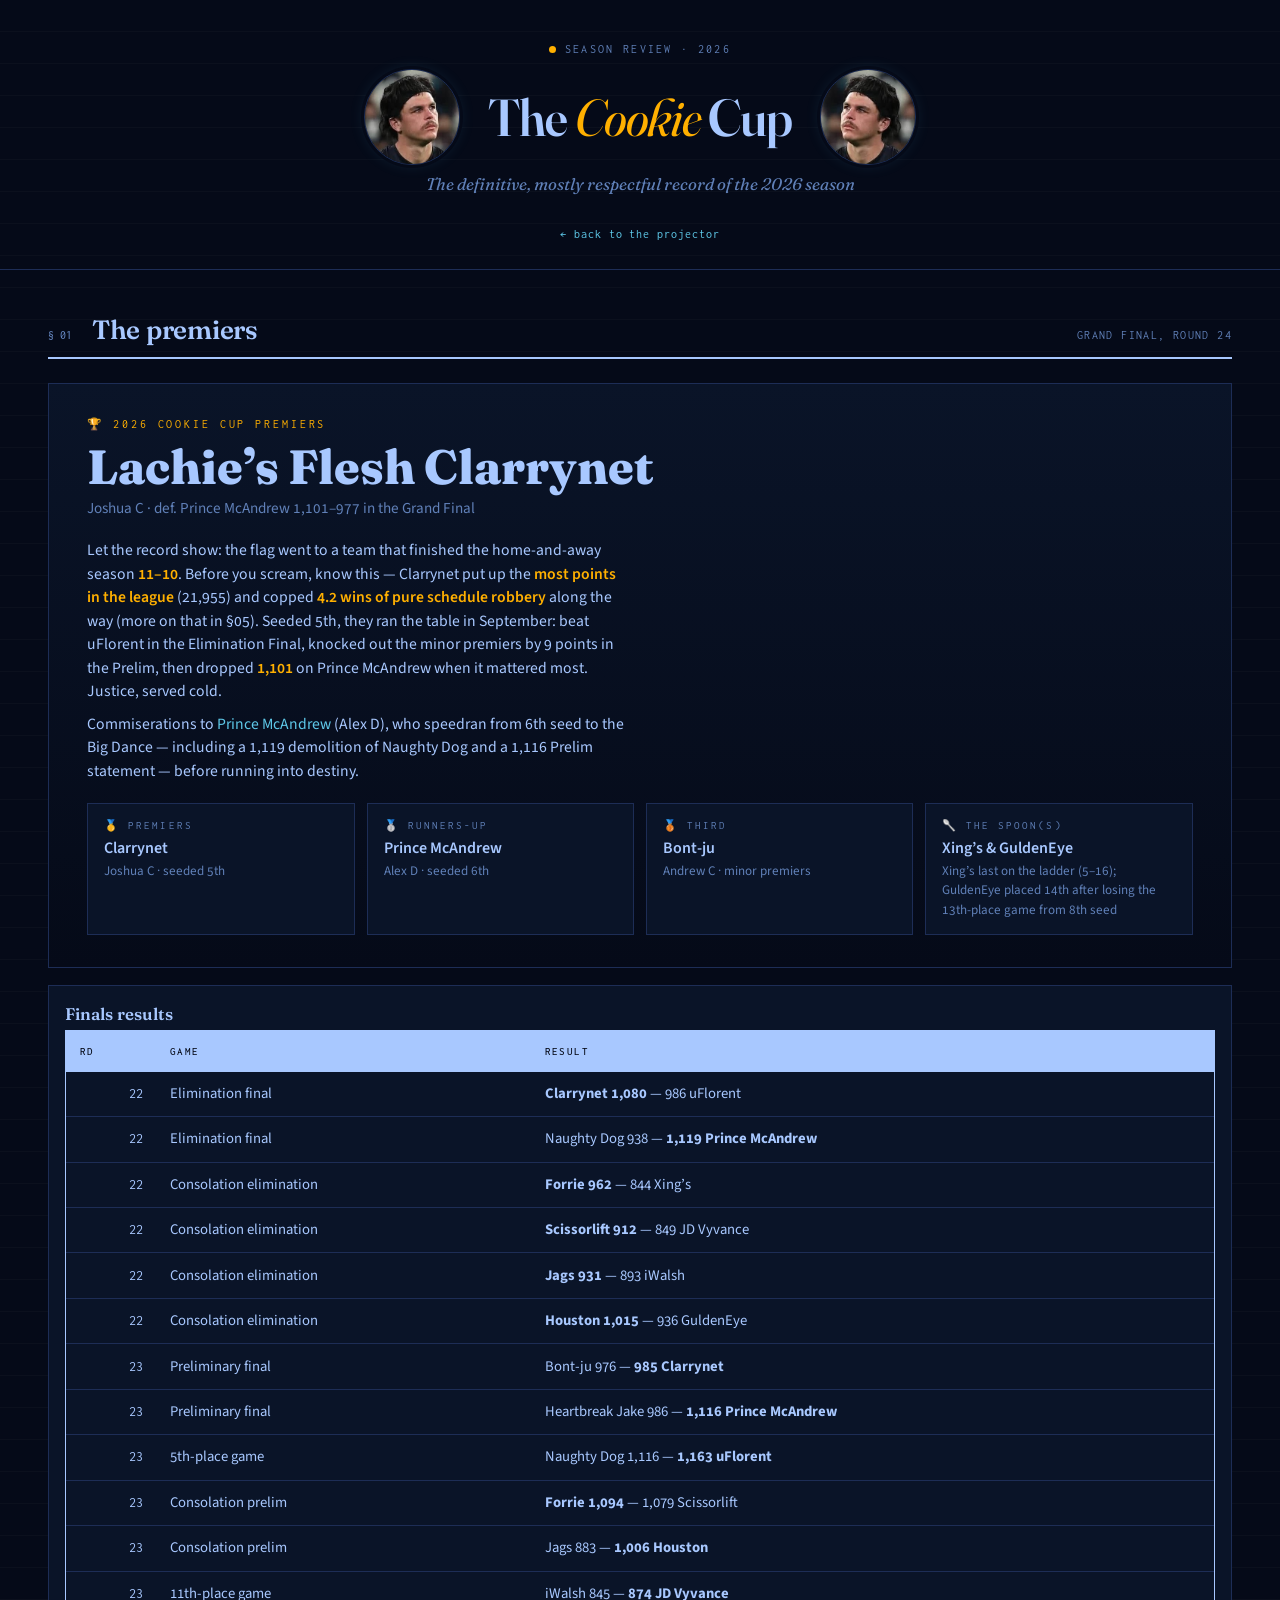
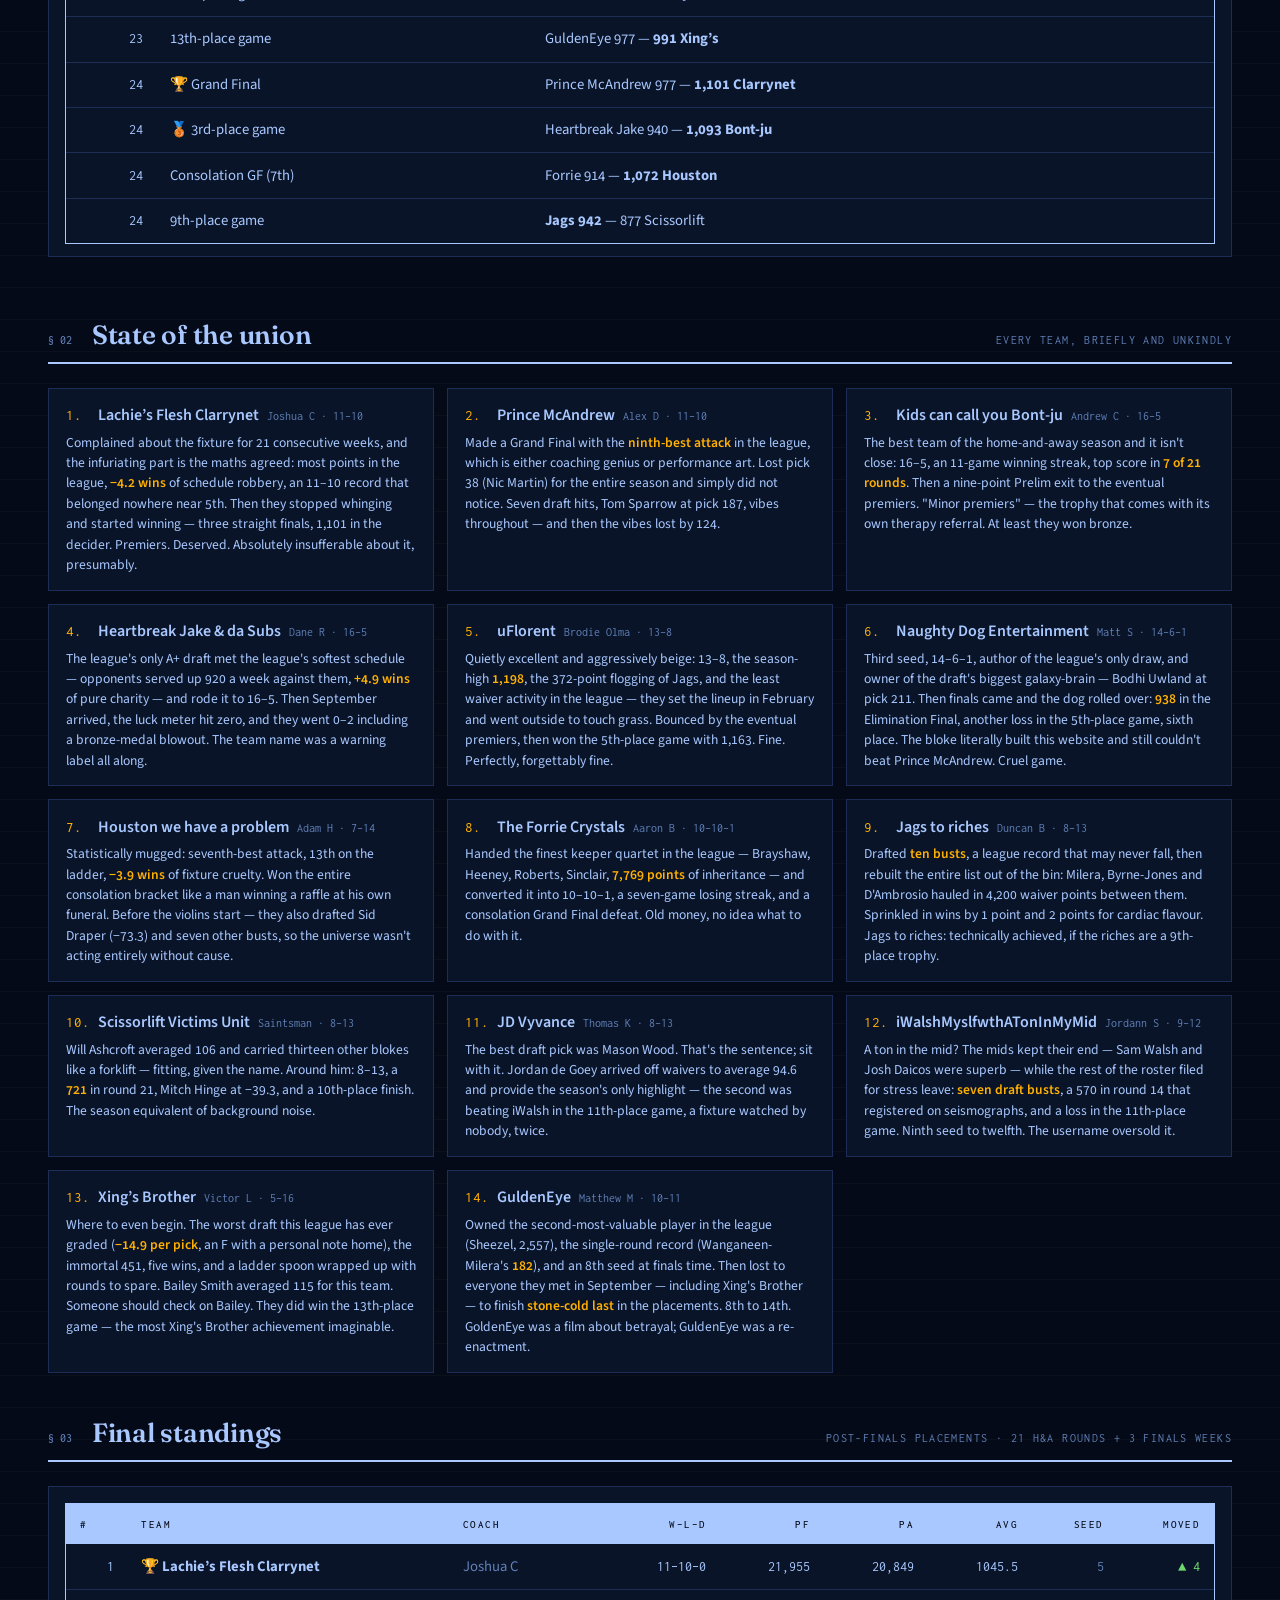
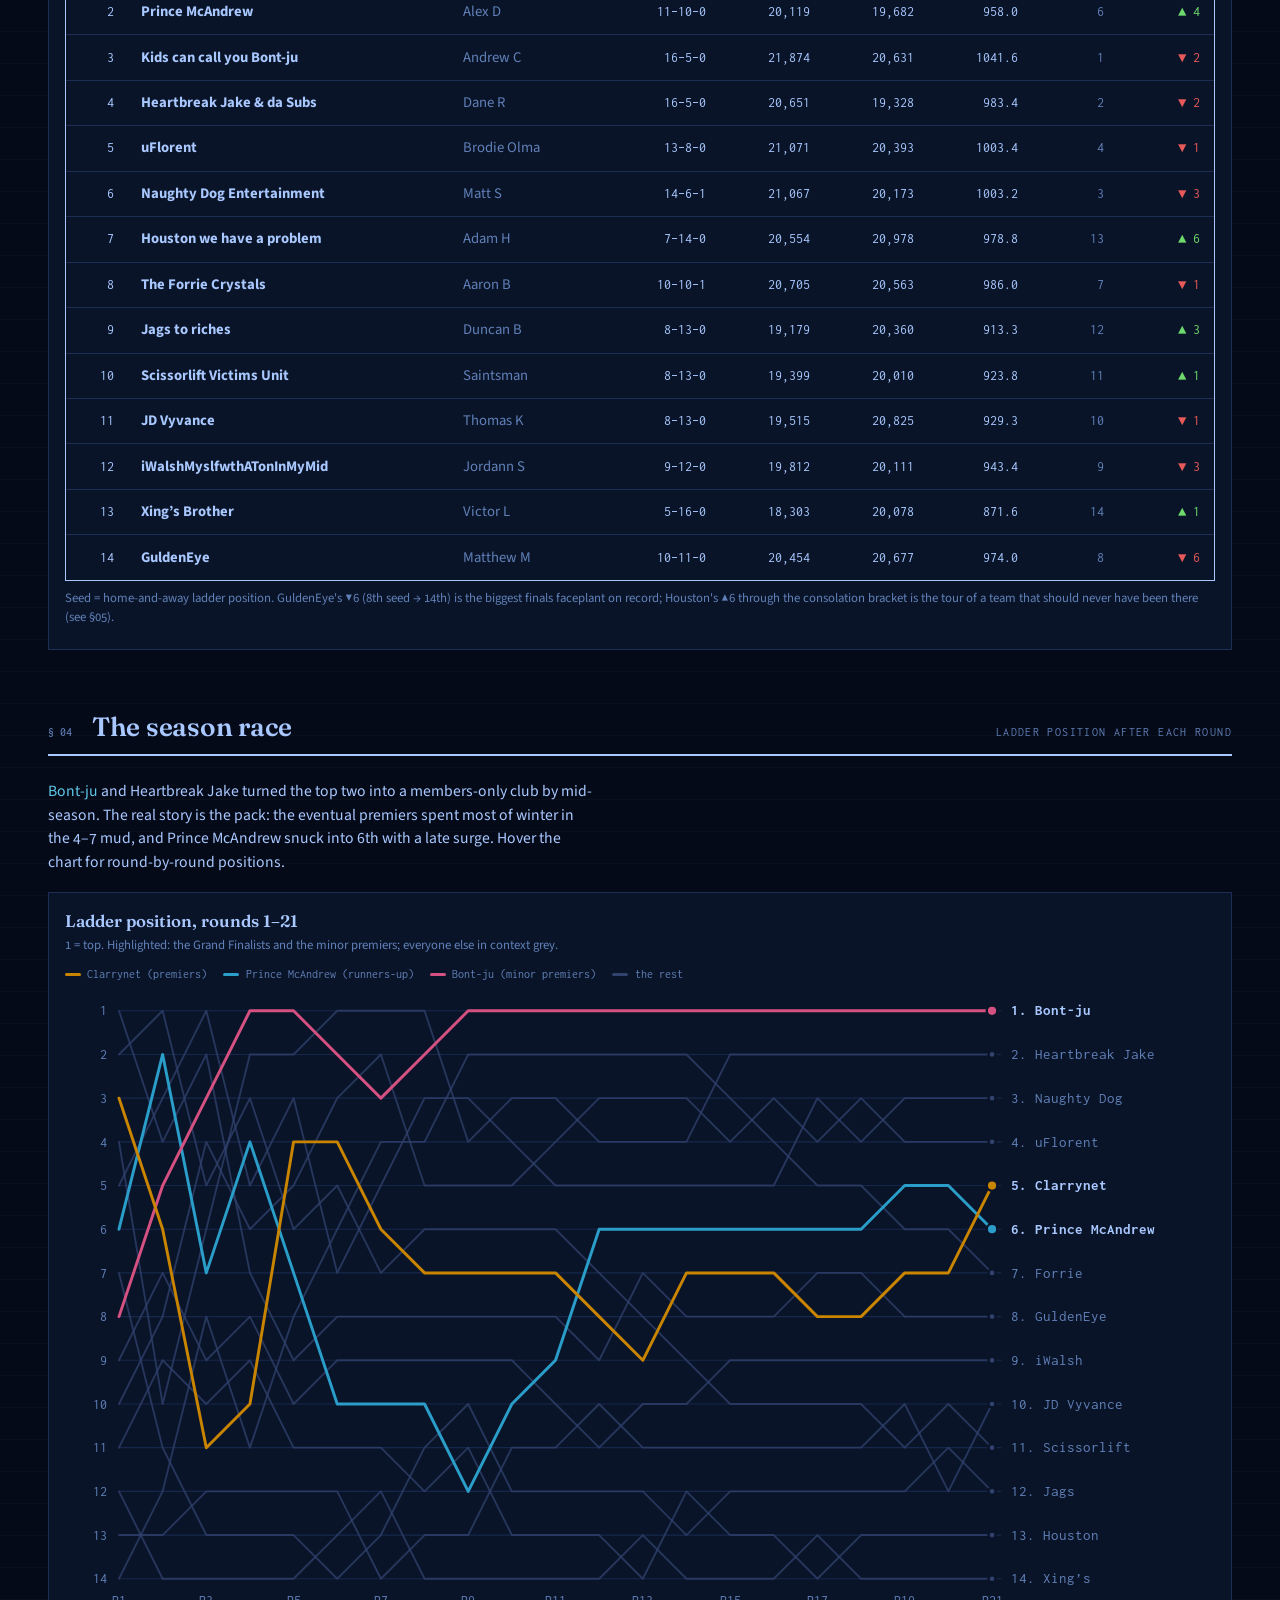
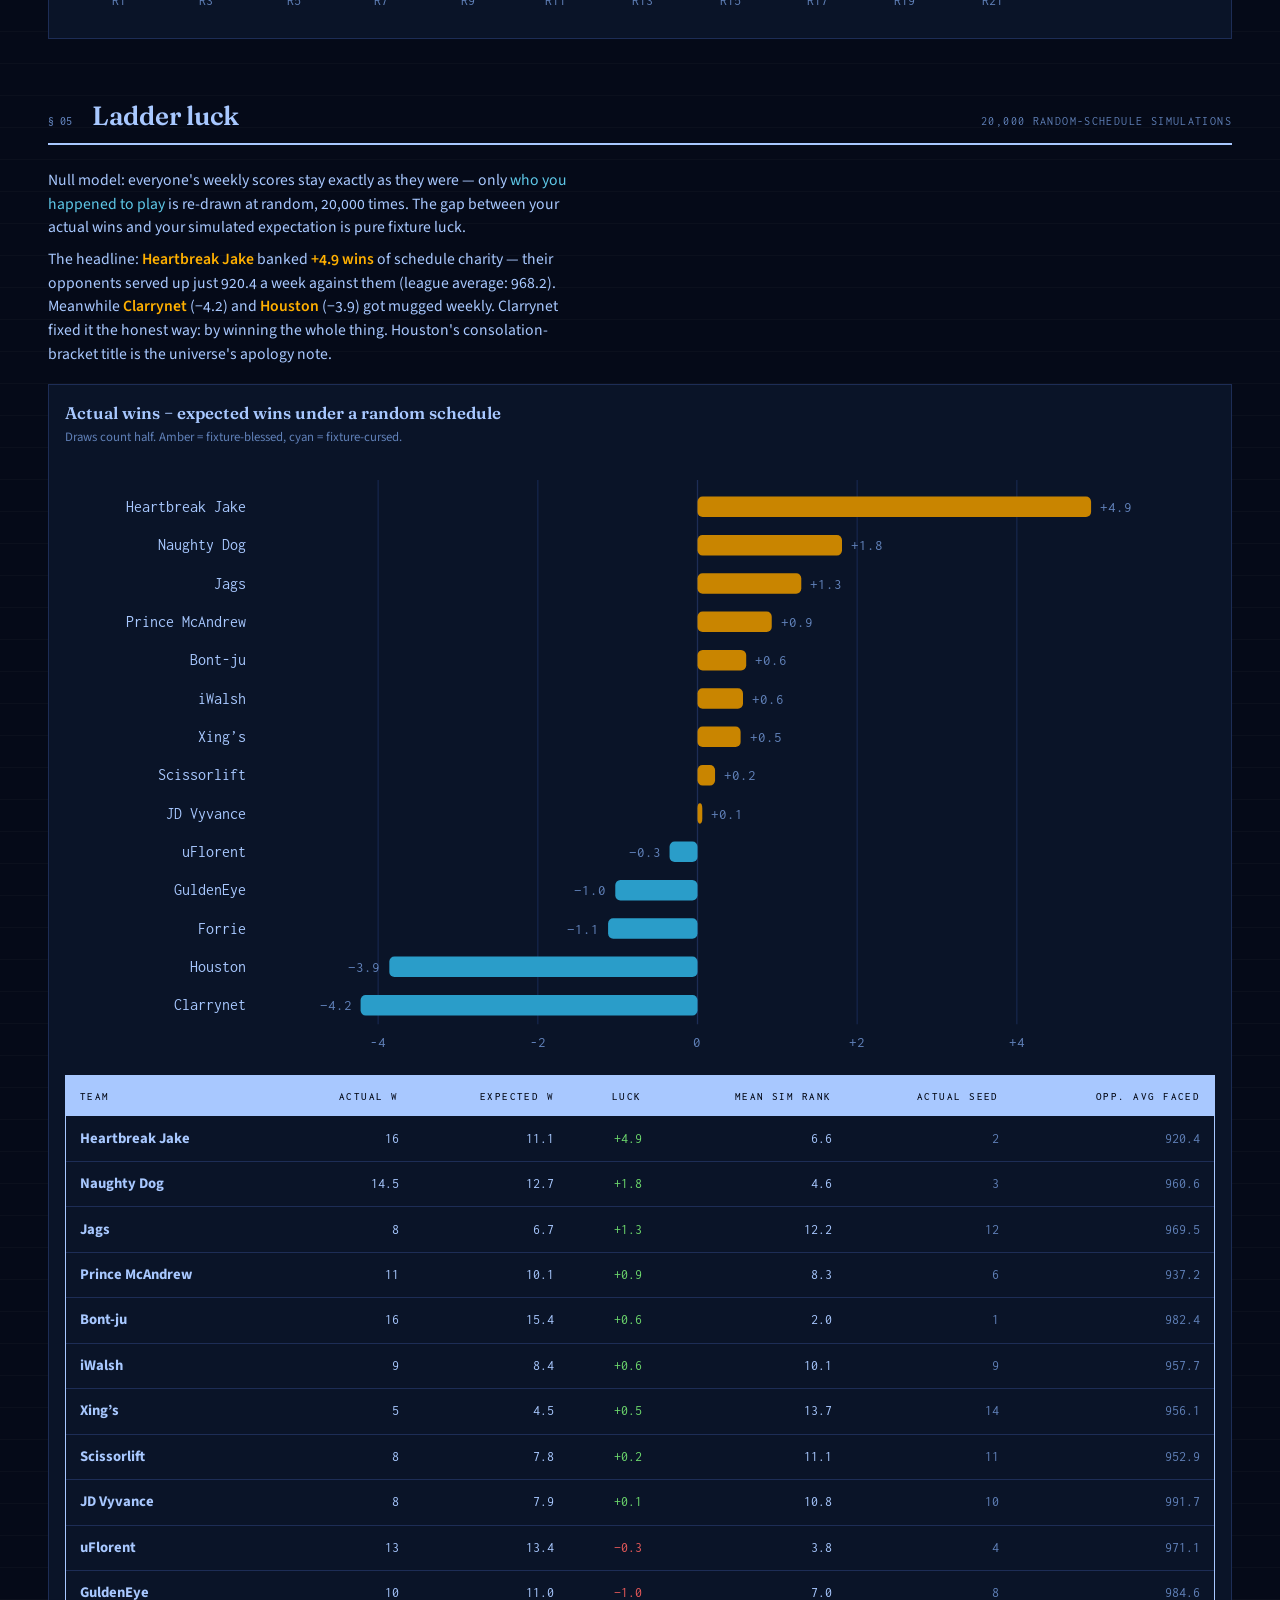
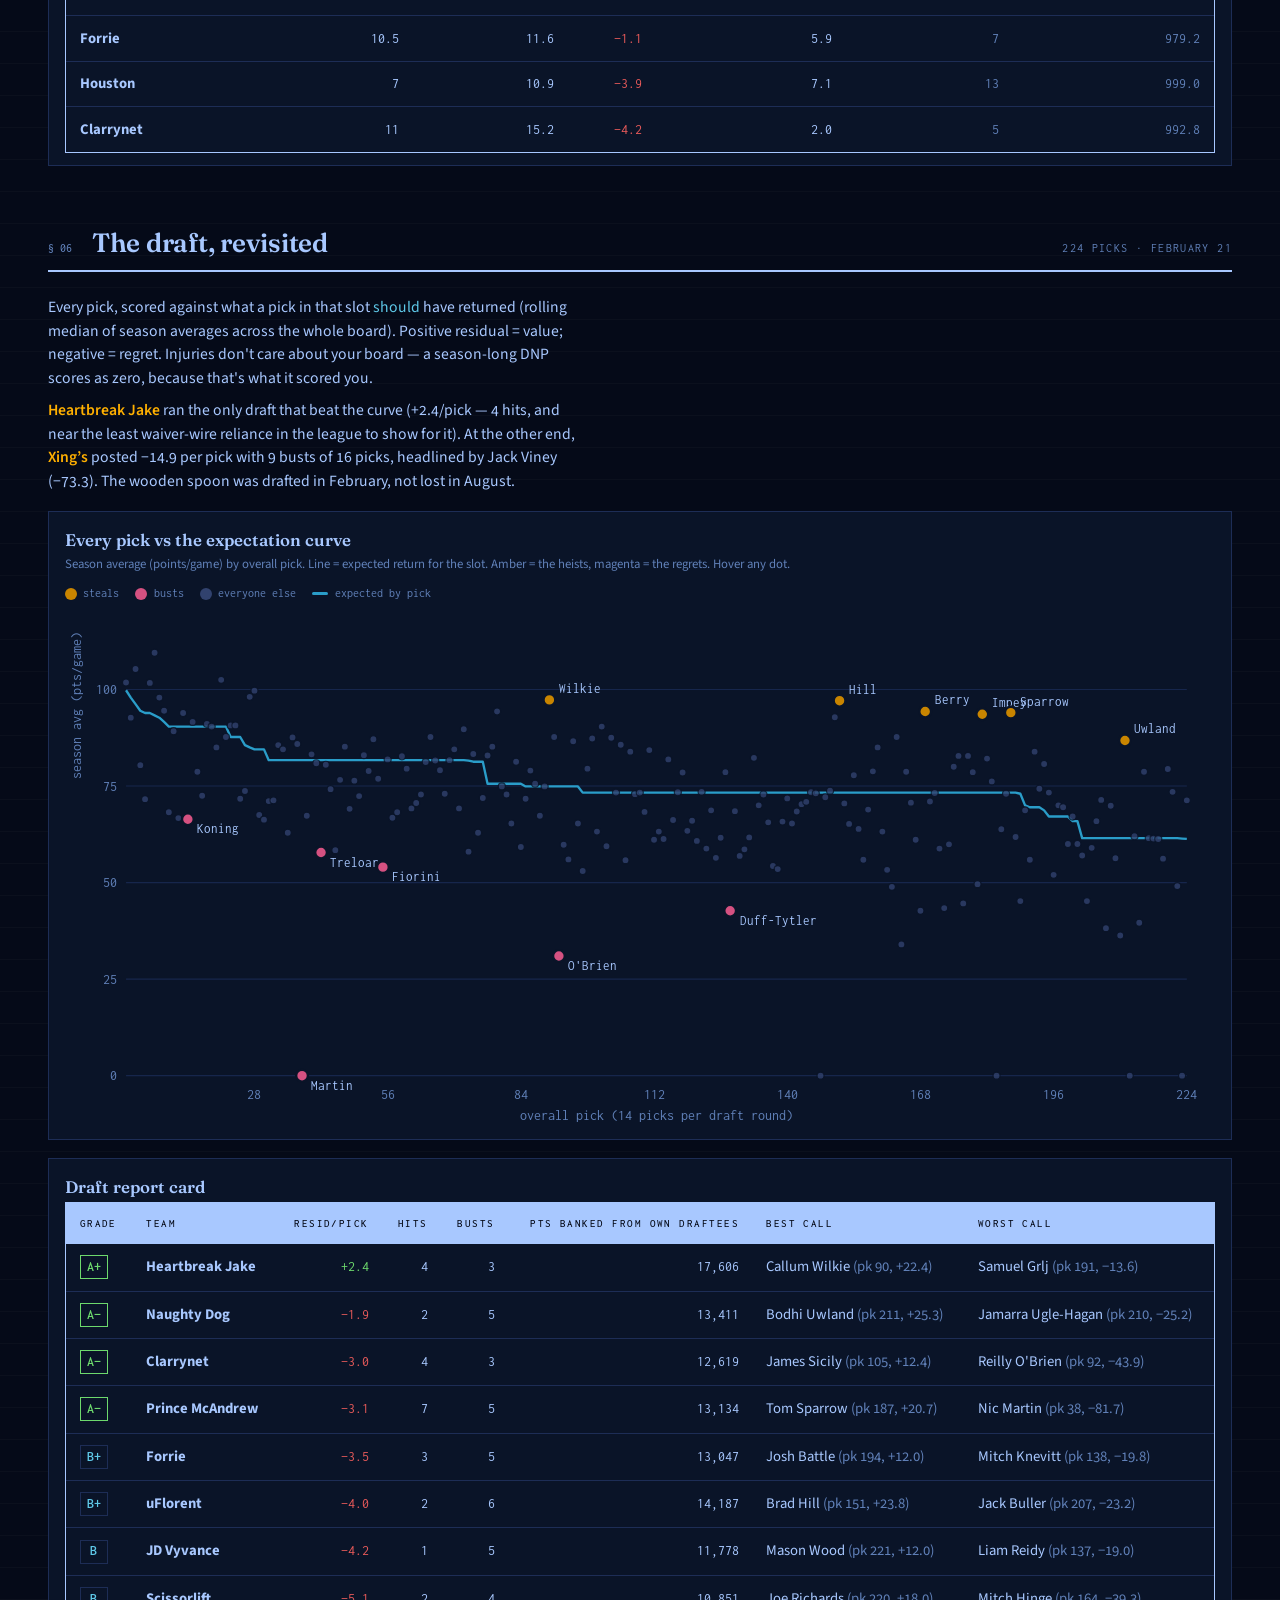
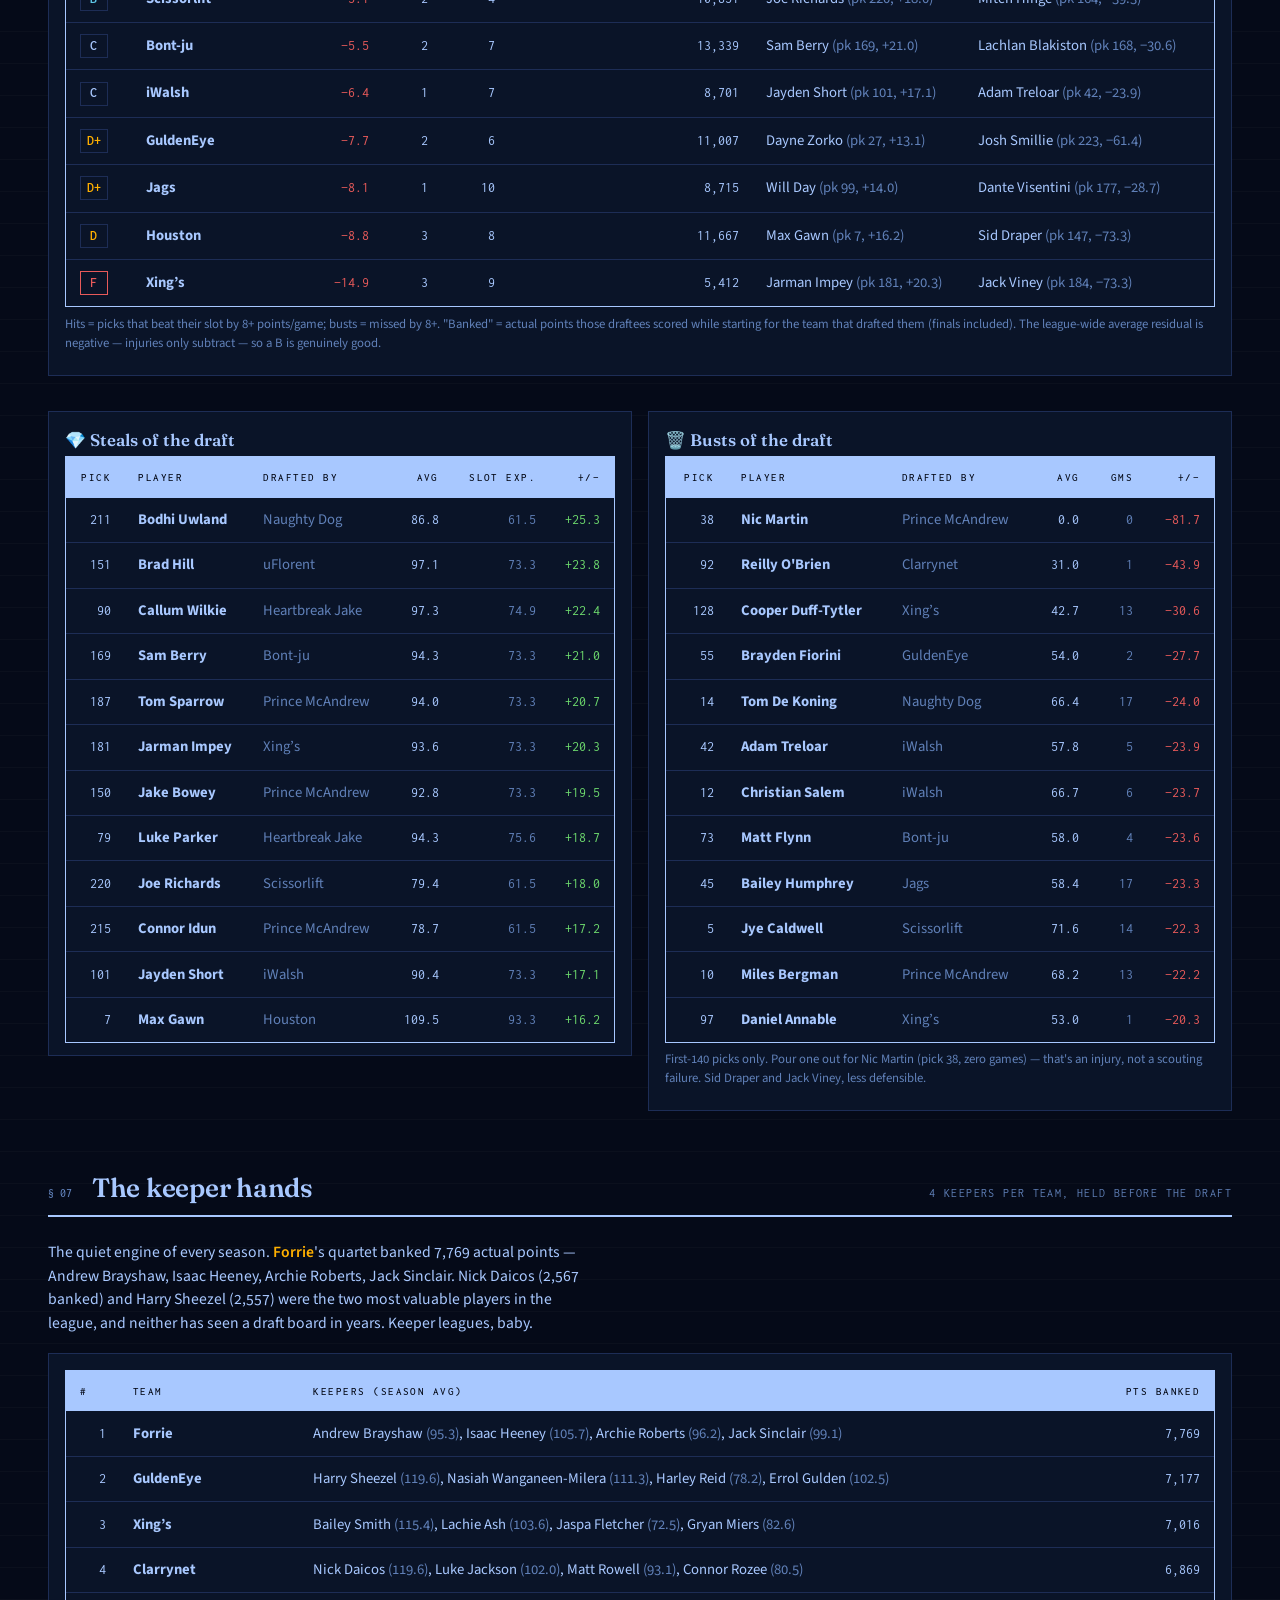
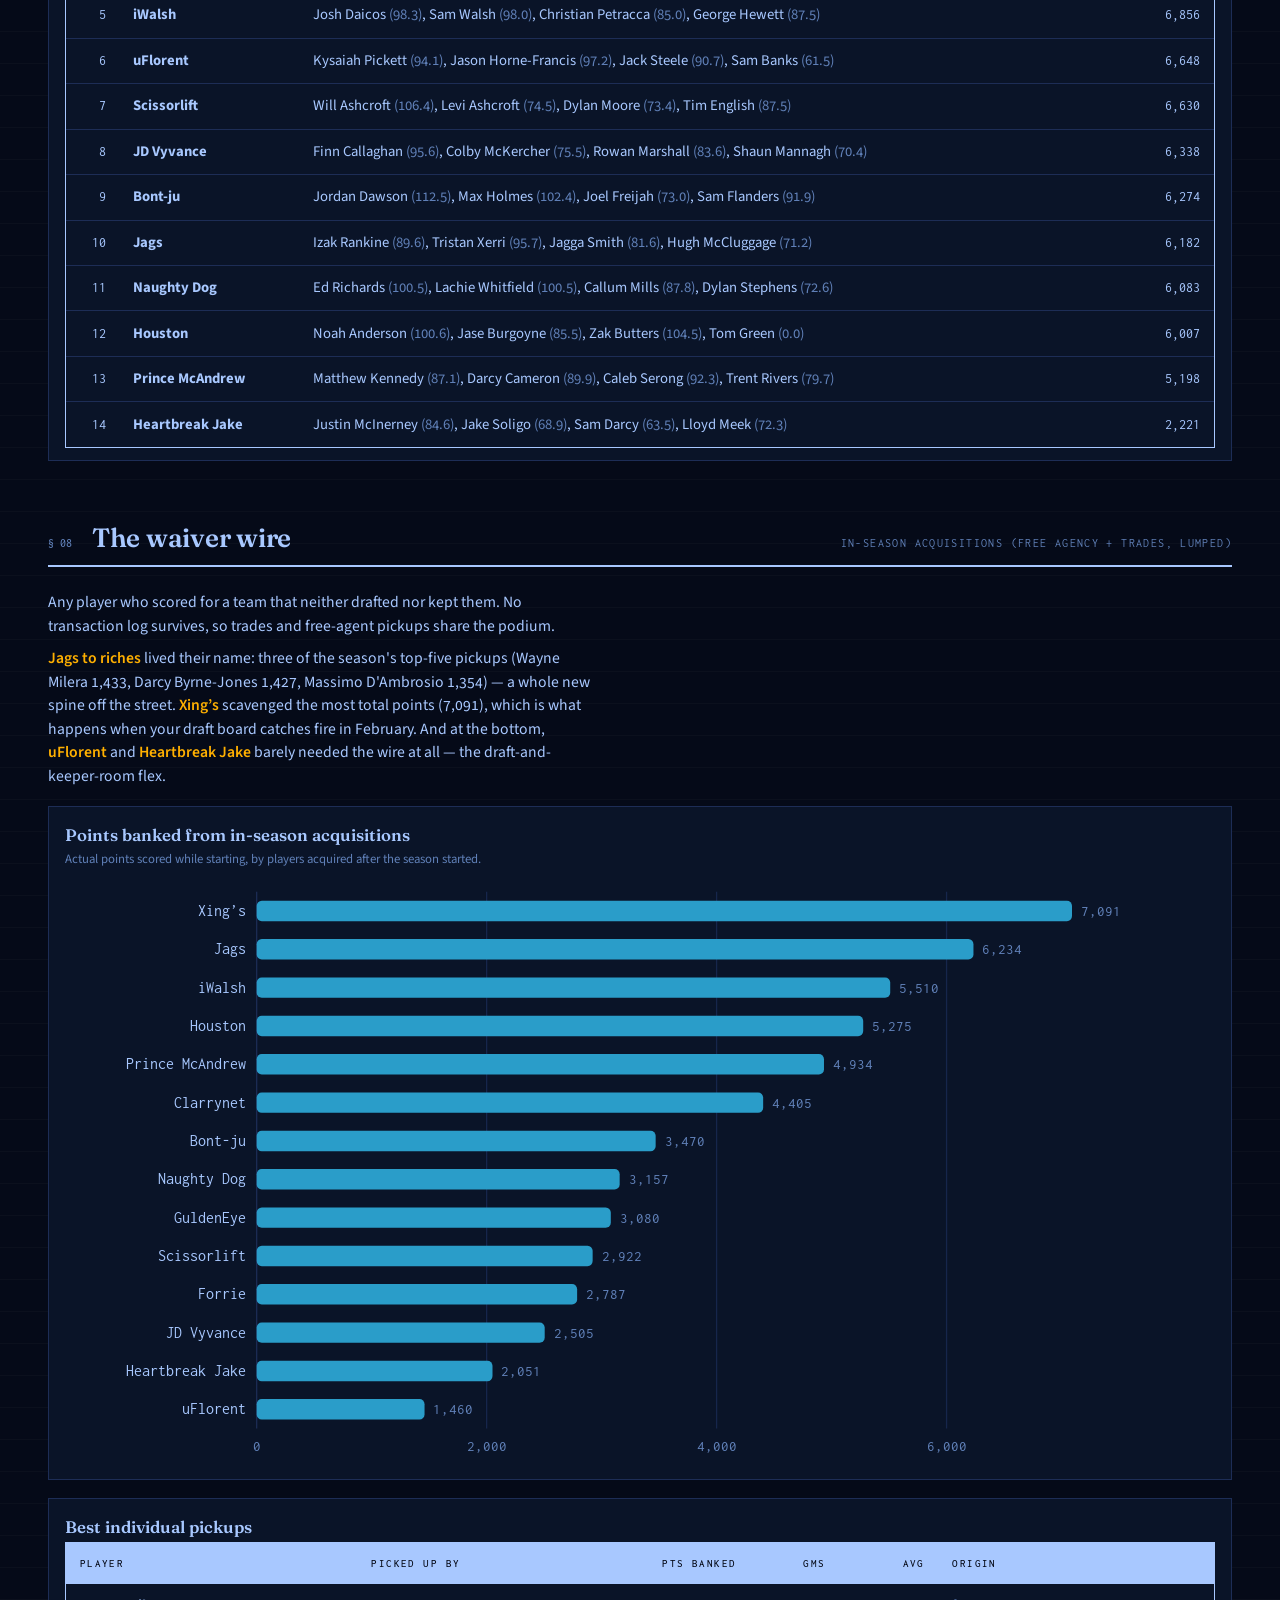
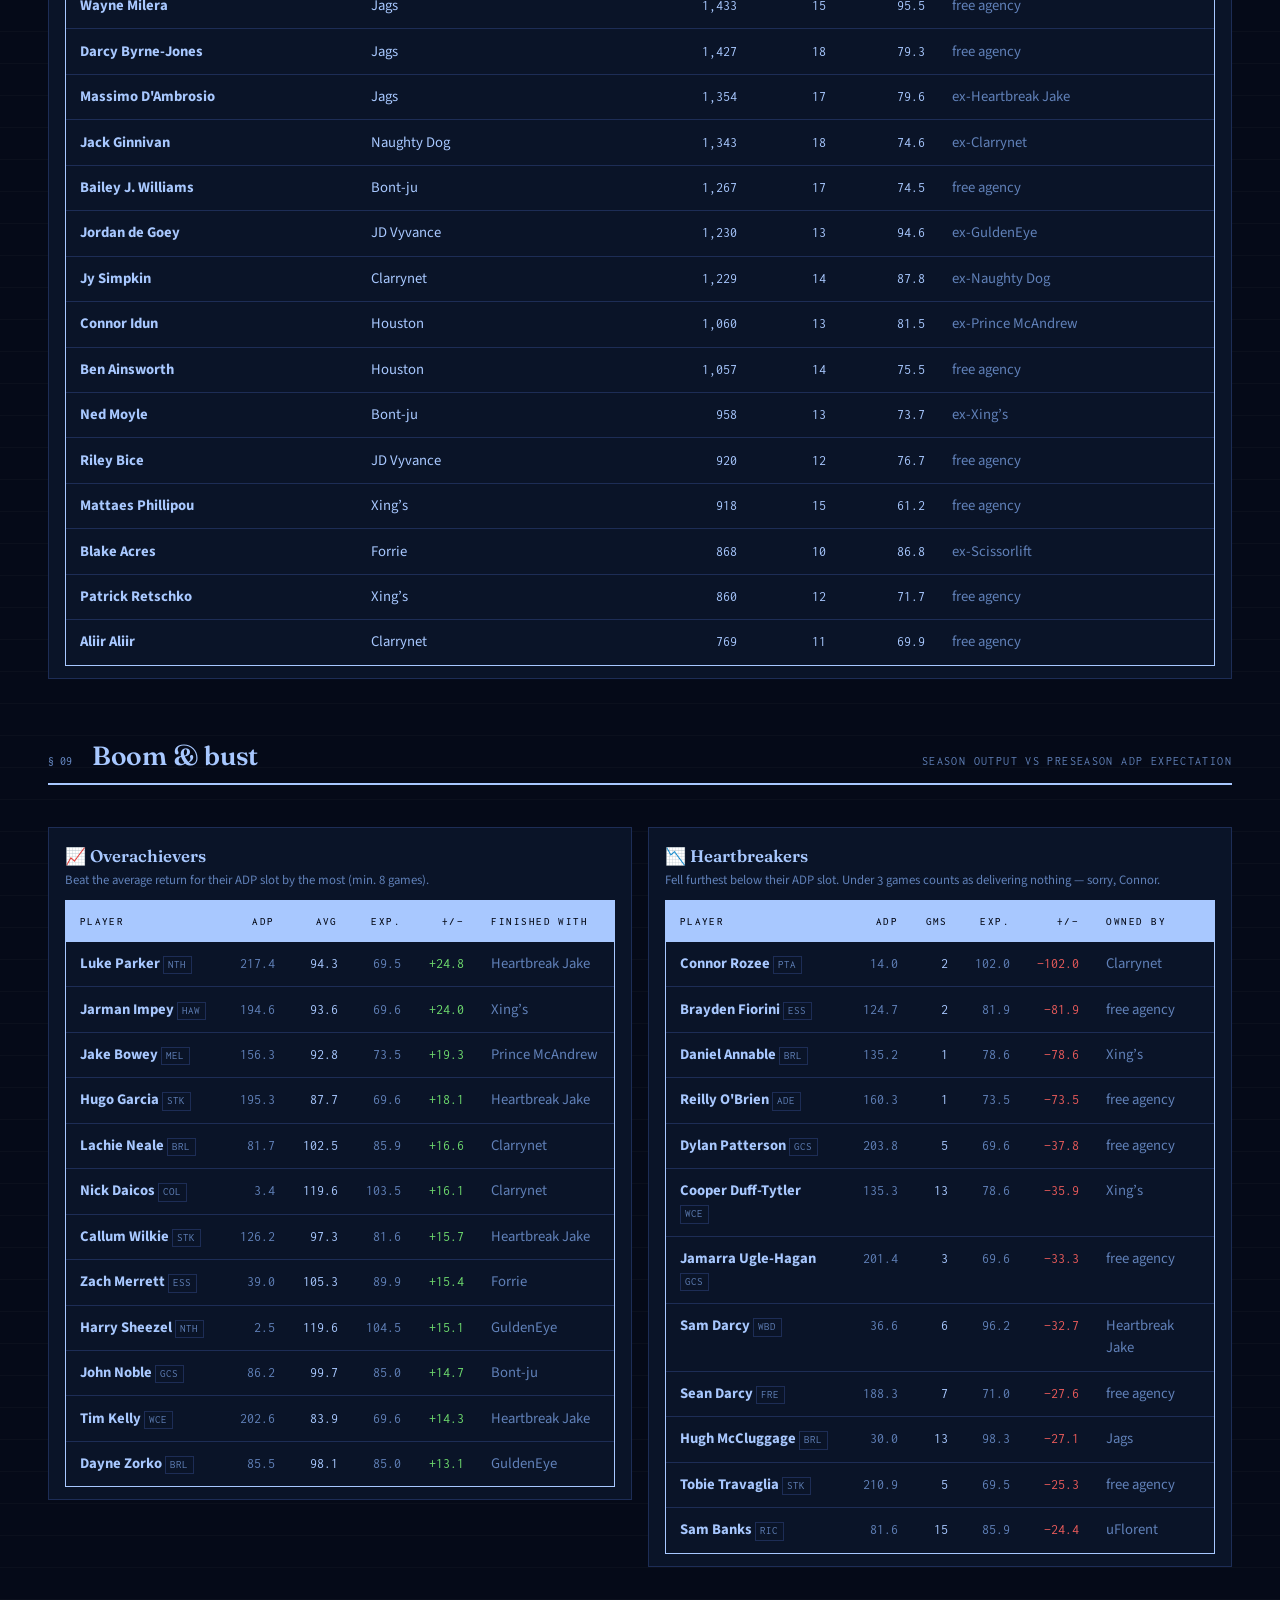
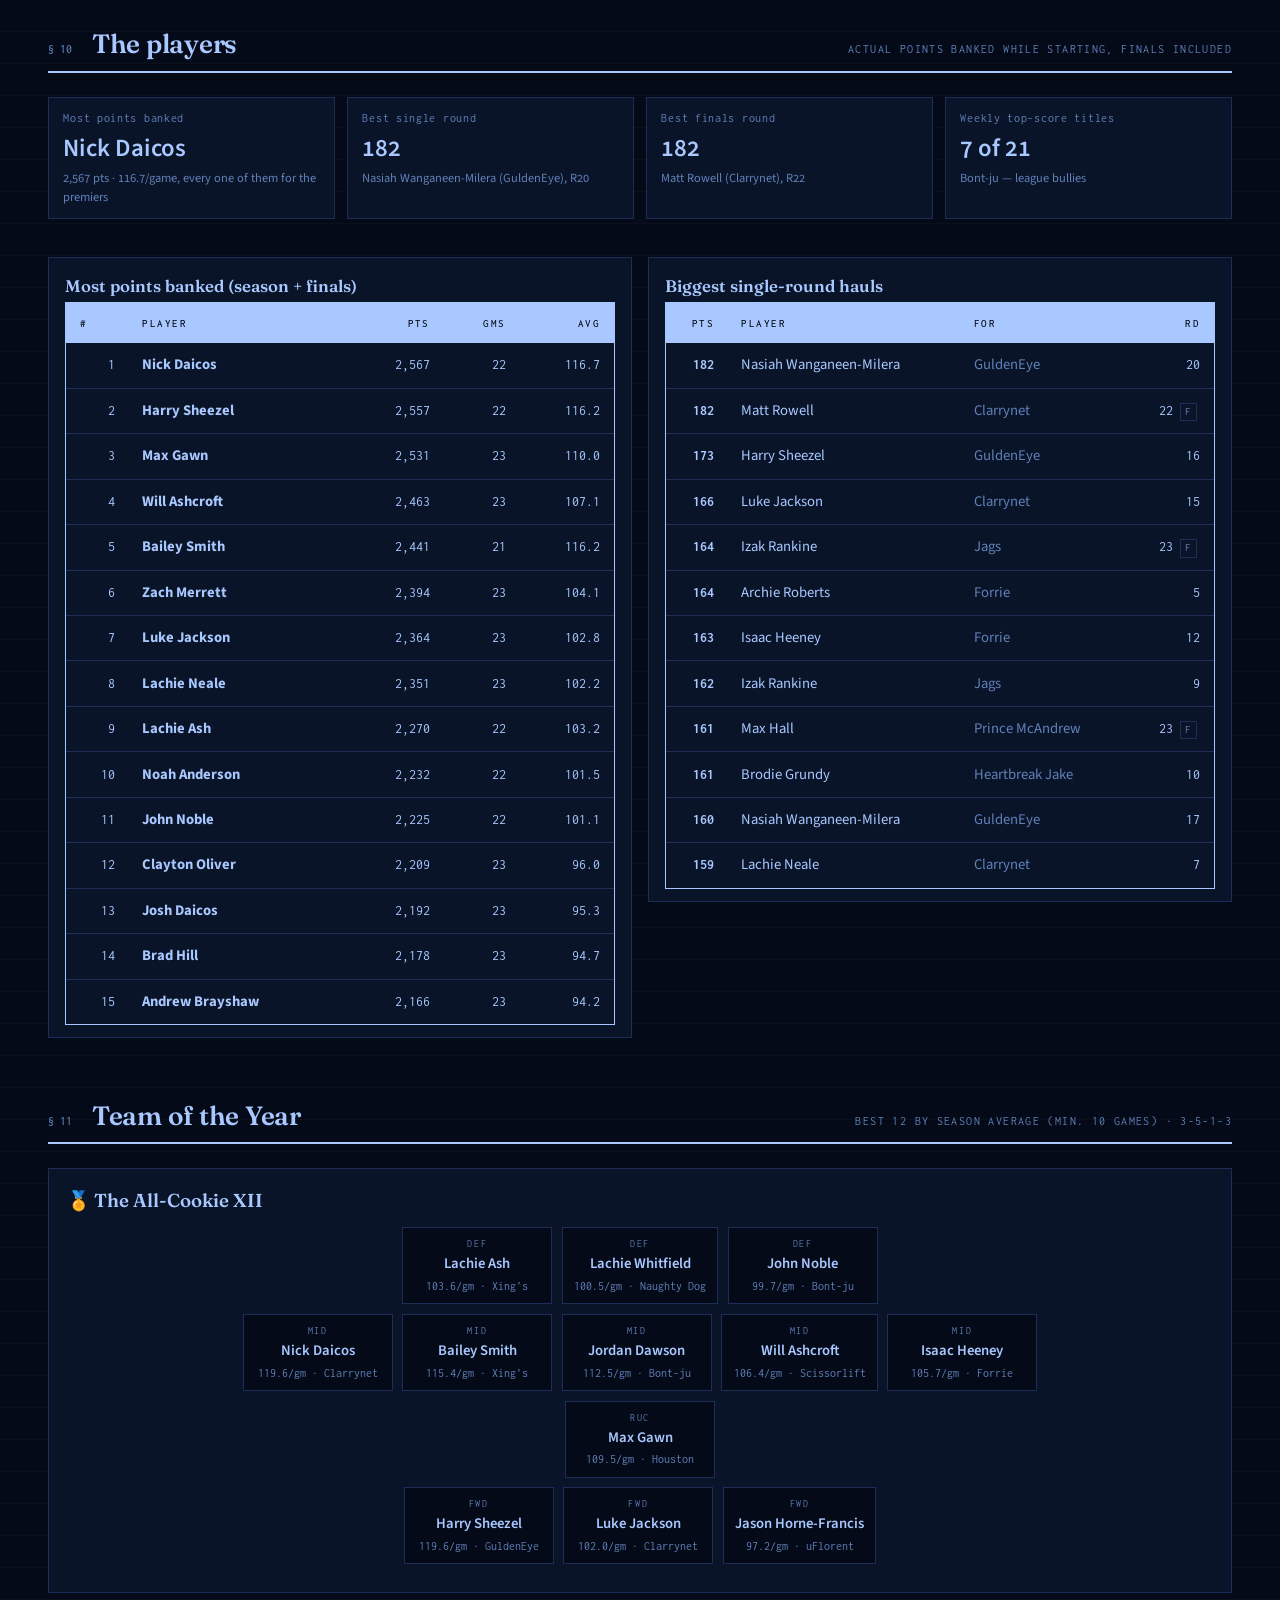
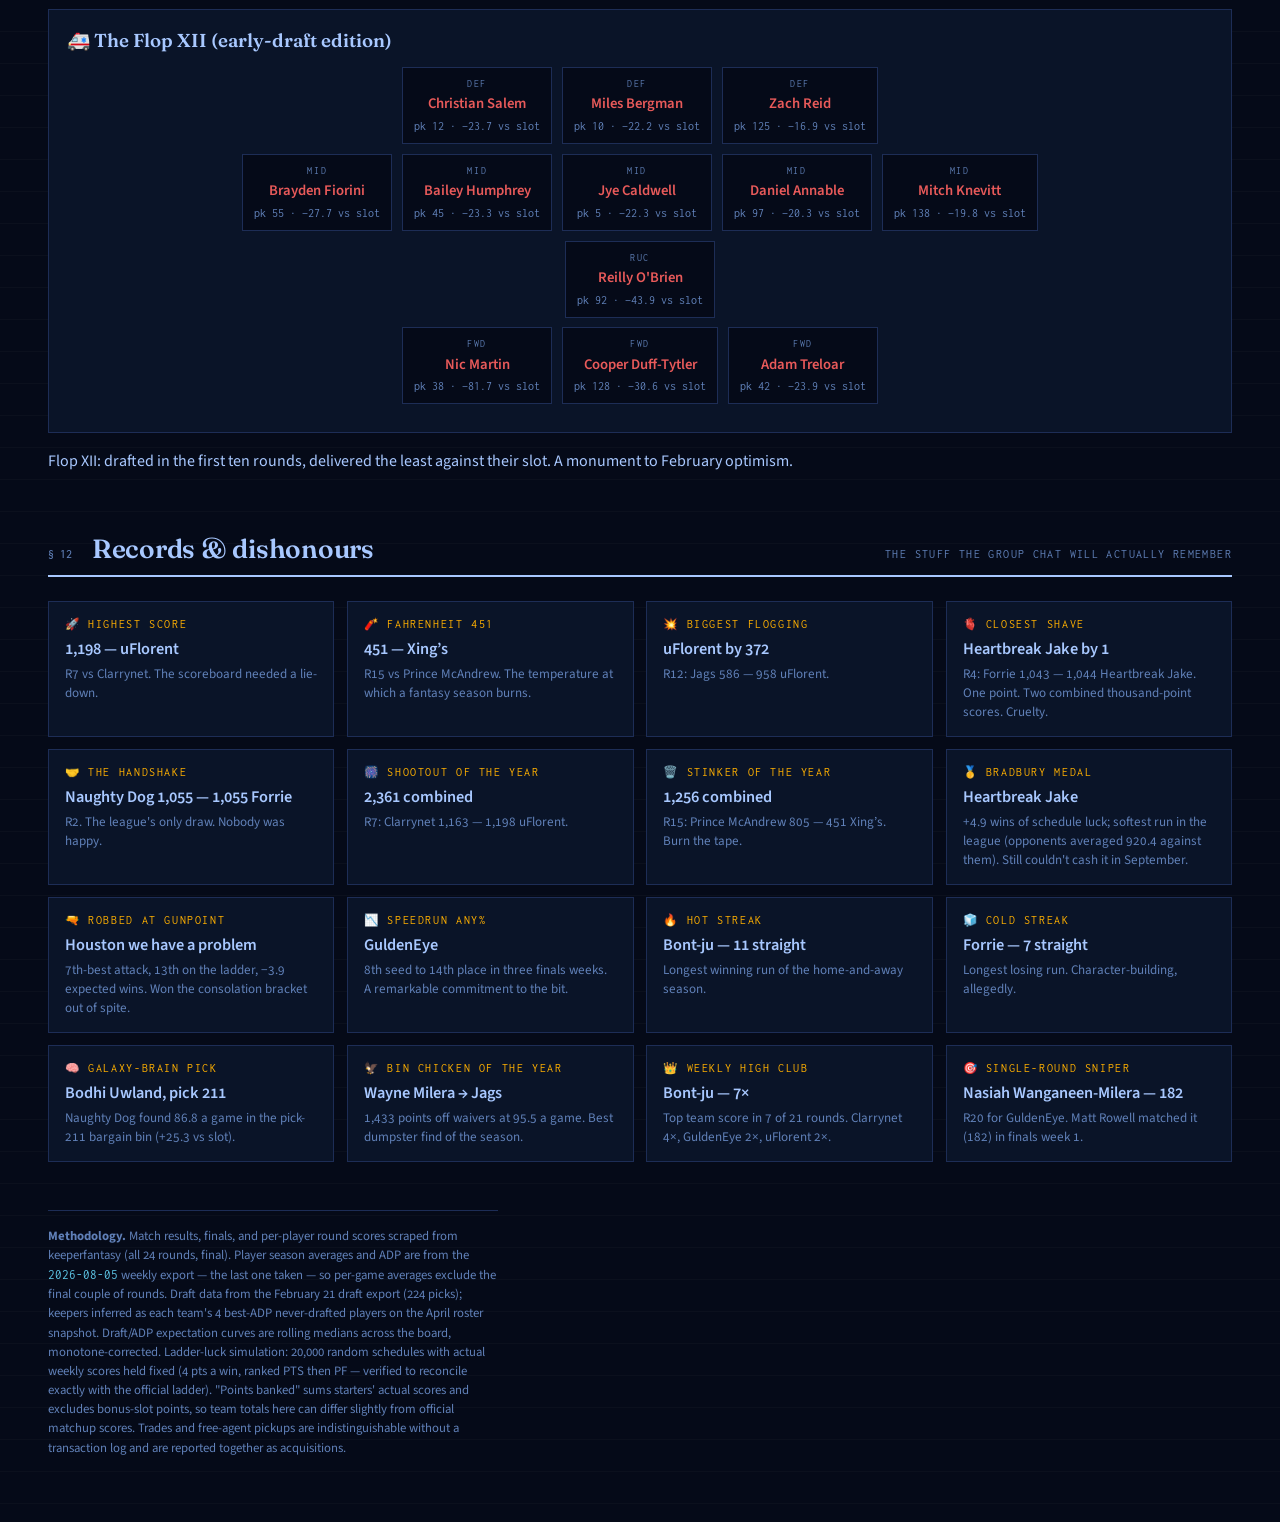
==== commit f186777a: "season writeup" ====
--- a/docs/season_review.html
+++ b/docs/season_review.html
@@ -122,6 +122,16 @@
   padding: 0 0.3rem; border: 1px solid var(--rule); color: var(--muted); margin-right: 0.2rem;
 }
 .up { color: var(--good); } .down { color: var(--bad); }
+
+/* team-by-team roast */
+.teamcap-grid { display: grid; grid-template-columns: repeat(auto-fill, minmax(300px, 1fr)); gap: 0.8rem; margin-top: 1rem; }
+.teamcap { border: 1px solid var(--rule); background: var(--surface); padding: 0.9rem 1.05rem; }
+.teamcap .tc-head { display: flex; align-items: baseline; gap: 0.5rem; margin-bottom: 0.35rem; }
+.teamcap .tc-place { font-family: var(--mono); font-size: 0.95rem; color: var(--accent); min-width: 1.6em; }
+.teamcap .tc-name { font-weight: 600; font-size: 1rem; }
+.teamcap .tc-coach { font-size: 0.74rem; color: var(--muted); font-family: var(--mono); }
+.teamcap p { margin: 0; font-size: 0.85rem; line-height: 1.5; color: var(--ink); }
+.teamcap p strong { color: var(--accent); font-weight: 600; }
 
 .method-note { font-size: 0.8rem; color: var(--muted); border-top: 1px solid var(--rule); margin-top: 3rem; padding-top: 1rem; max-width: 75ch; }
 .method-note code { font-family: var(--mono); color: var(--teal); }
@@ -216,7 +226,7 @@
         <strong>11–10</strong>. Before you scream, know this — ${esc(premier.short)} put up the
         <strong>most points in the league</strong> (${comma(premier.pf)}) and copped
         <strong>${f1(Math.abs(luckOf(premier)))} wins of pure schedule robbery</strong> along the way
-        (more on that in §04). Seeded 5th, they ran the table in September:
+        (more on that in §05). Seeded 5th, they ran the table in September:
         beat uFlorent in the Elimination Final, knocked out the minor premiers by 9 points in the Prelim,
         then dropped <strong>1,101</strong> on Prince McAndrew when it mattered most. Justice, served cold.</p>
         <p>Commiserations to <em>${esc(runnerUp.name)}</em> (${esc(runnerUp.manager)}), who speedran from
@@ -248,11 +258,79 @@
     </div>
   </section>`);
 
-  /* §02 Final standings */
+  /* §02 Team-by-team roast */
+  const BLURBS = {
+    9:  `Complained about the fixture for 21 consecutive weeks, and the infuriating part is the
+         maths agreed: most points in the league, <strong>−4.2 wins</strong> of schedule robbery, an 11–10 record
+         that belonged nowhere near 5th. Then they stopped whinging and started winning — three straight
+         finals, 1,101 in the decider. Premiers. Deserved. Absolutely insufferable about it, presumably.`,
+    5:  `Made a Grand Final with the <strong>ninth-best attack</strong> in the league, which is either coaching
+         genius or performance art. Lost pick 38 (Nic Martin) for the entire season and simply did not notice.
+         Seven draft hits, Tom Sparrow at pick 187, vibes throughout — and then the vibes lost by 124.`,
+    6:  `The best team of the home-and-away season and it isn't close: 16–5, an 11-game winning streak,
+         top score in <strong>7 of 21 rounds</strong>. Then a nine-point Prelim exit to the eventual premiers.
+         "Minor premiers" — the trophy that comes with its own therapy referral. At least they won bronze.`,
+    4:  `The league's only A+ draft met the league's softest schedule — opponents served up 920 a week
+         against them, <strong>+4.9 wins</strong> of pure charity — and rode it to 16–5. Then September arrived,
+         the luck meter hit zero, and they went 0–2 including a bronze-medal blowout. The team name was
+         a warning label all along.`,
+    13: `Quietly excellent and aggressively beige: 13–8, the season-high <strong>1,198</strong>, the 372-point
+         flogging of Jags, and the least waiver activity in the league — they set the lineup in February and
+         went outside to touch grass. Bounced by the eventual premiers, then won the 5th-place game with 1,163.
+         Fine. Perfectly, forgettably fine.`,
+    14: `Third seed, 14–6–1, author of the league's only draw, and owner of the draft's biggest galaxy-brain —
+         Bodhi Uwland at pick 211. Then finals came and the dog rolled over: <strong>938</strong> in the
+         Elimination Final, another loss in the 5th-place game, sixth place. The bloke literally built this
+         website and still couldn't beat Prince McAndrew. Cruel game.`,
+    8:  `Statistically mugged: seventh-best attack, 13th on the ladder, <strong>−3.9 wins</strong> of fixture
+         cruelty. Won the entire consolation bracket like a man winning a raffle at his own funeral. Before the
+         violins start — they also drafted Sid Draper (−73.3) and seven other busts, so the universe wasn't
+         acting entirely without cause.`,
+    2:  `Handed the finest keeper quartet in the league — Brayshaw, Heeney, Roberts, Sinclair,
+         <strong>7,769 points</strong> of inheritance — and converted it into 10–10–1, a seven-game losing
+         streak, and a consolation Grand Final defeat. Old money, no idea what to do with it.`,
+    1:  `Drafted <strong>ten busts</strong>, a league record that may never fall, then rebuilt the entire
+         list out of the bin: Milera, Byrne-Jones and D'Ambrosio hauled in 4,200 waiver points between them.
+         Sprinkled in wins by 1 point and 2 points for cardiac flavour. Jags to riches: technically achieved,
+         if the riches are a 9th-place trophy.`,
+    3:  `Will Ashcroft averaged 106 and carried thirteen other blokes like a forklift — fitting, given the
+         name. Around him: 8–13, a <strong>721</strong> in round 21, Mitch Hinge at −39.3, and a 10th-place
+         finish. The season equivalent of background noise.`,
+    11: `The best draft pick was Mason Wood. That's the sentence; sit with it. Jordan de Goey arrived off
+         waivers to average 94.6 and provide the season's only highlight — the second was beating iWalsh in
+         the 11th-place game, a fixture watched by nobody, twice.`,
+    7:  `A ton in the mid? The mids kept their end — Sam Walsh and Josh Daicos were superb — while the rest
+         of the roster filed for stress leave: <strong>seven draft busts</strong>, a 570 in round 14 that
+         registered on seismographs, and a loss in the 11th-place game. Ninth seed to twelfth. The username
+         oversold it.`,
+    12: `Where to even begin. The worst draft this league has ever graded (<strong>−14.9 per pick</strong>, an
+         F with a personal note home), the immortal 451, five wins, and a ladder spoon wrapped up with rounds
+         to spare. Bailey Smith averaged 115 for this team. Someone should check on Bailey. They did win the
+         13th-place game — the most Xing's Brother achievement imaginable.`,
+    10: `Owned the second-most-valuable player in the league (Sheezel, 2,557), the single-round record
+         (Wanganeen-Milera's <strong>182</strong>), and an 8th seed at finals time. Then lost to everyone they
+         met in September — including Xing's Brother — to finish <strong>stone-cold last</strong> in the
+         placements. 8th to 14th. GoldenEye was a film about betrayal; GuldenEye was a re-enactment.`,
+  };
+  html.push(`
+  <section>
+    <div class="section-head"><span class="section-num">§ 02</span><h2>State of the union</h2><span class="section-meta">every team, briefly and unkindly</span></div>
+    <div class="teamcap-grid">
+      ${[...D.teams].sort((a,b) => a.placement - b.placement).map(t => `
+      <div class="teamcap">
+        <div class="tc-head"><span class="tc-place">${t.placement}.</span>
+          <span class="tc-name">${esc(t.name)}</span>
+          <span class="tc-coach">${esc(t.manager)} · ${t.w}–${t.l}${t.d?'–'+t.d:''}</span></div>
+        <p>${BLURBS[t.id]}</p>
+      </div>`).join('')}
+    </div>
+  </section>`);
+
+  /* §03 Final standings */
   const byPlace = [...D.teams].sort((a,b) => a.placement - b.placement);
   html.push(`
   <section>
-    <div class="section-head"><span class="section-num">§ 02</span><h2>Final standings</h2><span class="section-meta">post-finals placements · ${D.meta.n_rounds} H&amp;A rounds + 3 finals weeks</span></div>
+    <div class="section-head"><span class="section-num">§ 03</span><h2>Final standings</h2><span class="section-meta">post-finals placements · ${D.meta.n_rounds} H&amp;A rounds + 3 finals weeks</span></div>
     <div class="chart-card"><div class="table-wrap"><table class="leaderboard"><thead>
       <tr><th>#</th><th>Team</th><th>Coach</th><th class="num">W–L–D</th><th class="num">PF</th><th class="num">PA</th><th class="num">Avg</th><th class="num">Seed</th><th class="num">Moved</th></tr></thead><tbody>
       ${byPlace.map(t => {
@@ -263,14 +341,14 @@
           <td class="num">${f1(t.avg)}</td><td class="num muted">${t.hna_rank}</td><td class="num">${mvs}</td></tr>`;
       }).join('')}
     </tbody></table></div>
-    <p class="chart-sub" style="margin-top:0.5rem">Seed = home-and-away ladder position. GuldenEye's ▼6 (8th seed → 14th) is the biggest finals faceplant on record; Houston's ▲6 through the consolation bracket is the tour of a team that should never have been there (see §04).</p>
+    <p class="chart-sub" style="margin-top:0.5rem">Seed = home-and-away ladder position. GuldenEye's ▼6 (8th seed → 14th) is the biggest finals faceplant on record; Houston's ▲6 through the consolation bracket is the tour of a team that should never have been there (see §05).</p>
     </div>
   </section>`);
 
   /* §03 Season race */
   html.push(`
   <section>
-    <div class="section-head"><span class="section-num">§ 03</span><h2>The season race</h2><span class="section-meta">ladder position after each round</span></div>
+    <div class="section-head"><span class="section-num">§ 04</span><h2>The season race</h2><span class="section-meta">ladder position after each round</span></div>
     <div class="prose">
       <p><em>${esc(minor.short)}</em> and Heartbreak Jake turned the top two into a members-only club by mid-season.
       The real story is the pack: the eventual premiers spent most of winter in the 4–7 mud,
@@ -295,7 +373,7 @@
   const luckiest = luckSorted[0], unluckiest = luckSorted[luckSorted.length-1];
   html.push(`
   <section>
-    <div class="section-head"><span class="section-num">§ 04</span><h2>Ladder luck</h2><span class="section-meta">${comma(D.meta.n_sims)} random-schedule simulations</span></div>
+    <div class="section-head"><span class="section-num">§ 05</span><h2>Ladder luck</h2><span class="section-meta">${comma(D.meta.n_sims)} random-schedule simulations</span></div>
     <div class="prose">
       <p>Null model: everyone's weekly scores stay exactly as they were — only <em>who you happened to play</em>
       is re-drawn at random, ${comma(D.meta.n_sims)} times. The gap between your actual wins and your simulated
@@ -327,7 +405,7 @@
   const grades = gradeFor(gradeOrder);
   html.push(`
   <section>
-    <div class="section-head"><span class="section-num">§ 05</span><h2>The draft, revisited</h2><span class="section-meta">224 picks · February 21</span></div>
+    <div class="section-head"><span class="section-num">§ 06</span><h2>The draft, revisited</h2><span class="section-meta">224 picks · February 21</span></div>
     <div class="prose">
       <p>Every pick, scored against what a pick in that slot <em>should</em> have returned
       (rolling median of season averages across the whole board). Positive residual = value; negative = regret.
@@ -384,7 +462,7 @@
                                  .sort((a,b) => b.tot - a.tot);
   html.push(`
   <section>
-    <div class="section-head"><span class="section-num">§ 06</span><h2>The keeper hands</h2><span class="section-meta">4 keepers per team, held before the draft</span></div>
+    <div class="section-head"><span class="section-num">§ 07</span><h2>The keeper hands</h2><span class="section-meta">4 keepers per team, held before the draft</span></div>
     <div class="prose"><p>The quiet engine of every season. <strong>${esc(keeperRank[0].t.short)}</strong>'s quartet
       banked ${comma(keeperRank[0].tot)} actual points — ${esc((keptByTeam[keeperRank[0].t.id]||[]).map(k=>k.player).join(', '))}.
       Nick Daicos (2,567 banked) and Harry Sheezel (2,557) were the two most valuable players in the league,
@@ -401,7 +479,7 @@
   const acqRank = [...D.teams].sort((a,b) => b.acq_pts - a.acq_pts);
   html.push(`
   <section>
-    <div class="section-head"><span class="section-num">§ 07</span><h2>The waiver wire</h2><span class="section-meta">in-season acquisitions (free agency + trades, lumped)</span></div>
+    <div class="section-head"><span class="section-num">§ 08</span><h2>The waiver wire</h2><span class="section-meta">in-season acquisitions (free agency + trades, lumped)</span></div>
     <div class="prose">
       <p>Any player who scored for a team that neither drafted nor kept them. No transaction log survives,
       so trades and free-agent pickups share the podium.</p>
@@ -430,7 +508,7 @@
   /* §08 Boom & bust vs ADP */
   html.push(`
   <section>
-    <div class="section-head"><span class="section-num">§ 08</span><h2>Boom &amp; bust</h2><span class="section-meta">season output vs preseason ADP expectation</span></div>
+    <div class="section-head"><span class="section-num">§ 09</span><h2>Boom &amp; bust</h2><span class="section-meta">season output vs preseason ADP expectation</span></div>
     <div class="two-col">
       <div class="chart-card"><h3>📈 Overachievers</h3>
         <p class="chart-sub">Beat the average return for their ADP slot by the most (min. 8 games).</p>
@@ -453,7 +531,7 @@
   const wt = Object.entries(D.weekly_top_counts).sort((a,b) => b[1]-a[1]);
   html.push(`
   <section>
-    <div class="section-head"><span class="section-num">§ 09</span><h2>The players</h2><span class="section-meta">actual points banked while starting, finals included</span></div>
+    <div class="section-head"><span class="section-num">§ 10</span><h2>The players</h2><span class="section-meta">actual points banked while starting, finals included</span></div>
     <div class="statgrid">
       <div class="stat"><div class="lbl">Most points banked</div><div class="val">${esc(D.top_banked[0].name)}</div><div class="sub">${comma(D.top_banked[0].pts)} pts · ${f1(D.top_banked[0].avg)}/game, every one of them for the premiers</div></div>
       <div class="stat"><div class="lbl">Best single round</div><div class="val">${D.best_rounds[0][0]}</div><div class="sub">${esc(D.best_rounds[0][1])} (${esc(teamShort(D.best_rounds[0][2]))}), R${D.best_rounds[0][3]}</div></div>
@@ -475,7 +553,7 @@
   /* §10 Team of the Year */
   html.push(`
   <section>
-    <div class="section-head"><span class="section-num">§ 10</span><h2>Team of the Year</h2><span class="section-meta">best 12 by season average (min. 10 games) · 3-5-1-3</span></div>
+    <div class="section-head"><span class="section-num">§ 11</span><h2>Team of the Year</h2><span class="section-meta">best 12 by season average (min. 10 games) · 3-5-1-3</span></div>
     ${fieldHtml('🏅 The All-Cookie XII', D.toty, false)}
     ${fieldHtml('🚑 The Flop XII (early-draft edition)', D.flops, true)}
     <p class="chart-sub">Flop XII: drafted in the first ten rounds, delivered the least against their slot. A monument to February optimism.</p>
@@ -491,7 +569,7 @@
   const bestStreakL = [...D.teams].sort((a,b) => b.streak.longest_loss - a.streak.longest_loss)[0];
   html.push(`
   <section>
-    <div class="section-head"><span class="section-num">§ 11</span><h2>Records &amp; dishonours</h2><span class="section-meta">the stuff the group chat will actually remember</span></div>
+    <div class="section-head"><span class="section-num">§ 12</span><h2>Records &amp; dishonours</h2><span class="section-meta">the stuff the group chat will actually remember</span></div>
     <div class="award-grid">
       <div class="award"><div class="aname">🚀 Highest score</div><div class="winner">${comma(hi[0])} — ${esc(teamShort(hi[1]))}</div><div class="why">R${hi[2]} vs ${esc(teamShort(hi[3]))}. The scoreboard needed a lie-down.</div></div>
       <div class="award"><div class="aname">🧨 Fahrenheit 451</div><div class="winner">${comma(lo[0])} — ${esc(teamShort(lo[1]))}</div><div class="why">R${lo[2]} vs ${esc(teamShort(lo[3]))}. The temperature at which a fantasy season burns.</div></div>
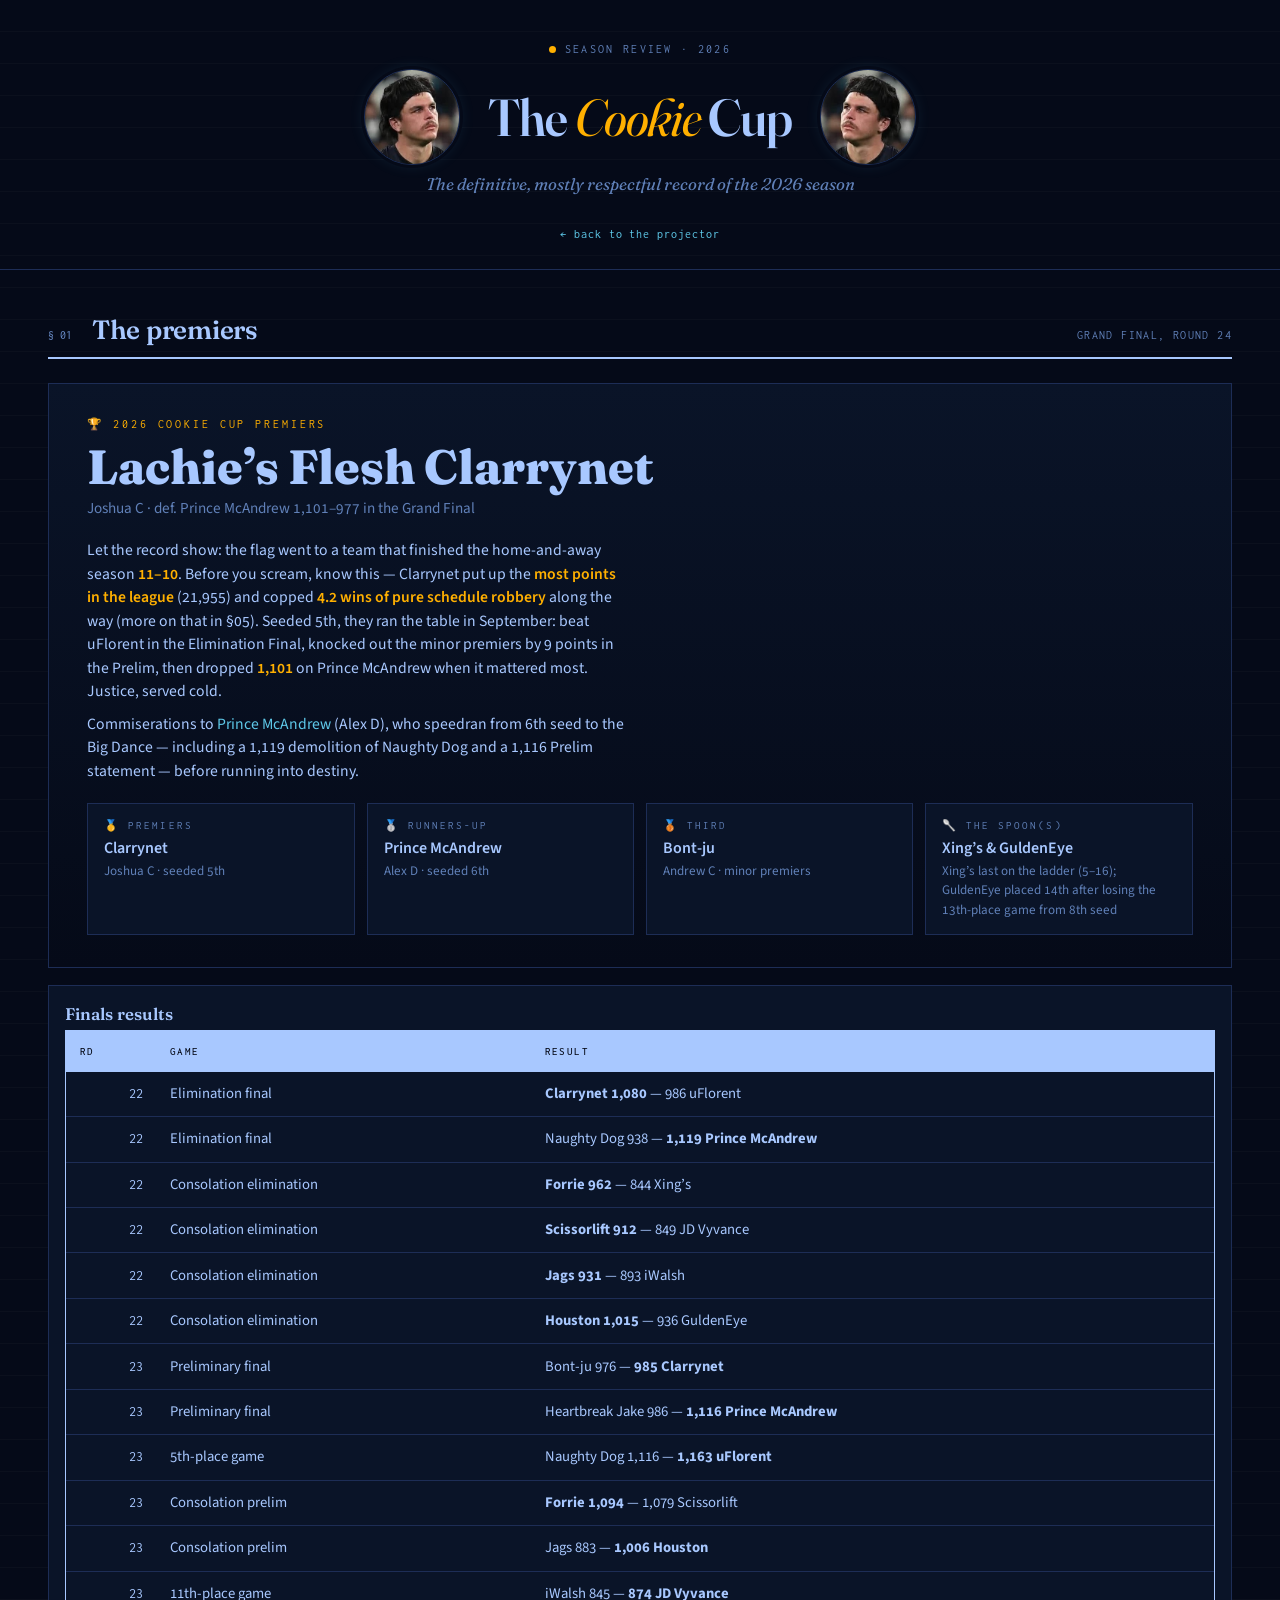
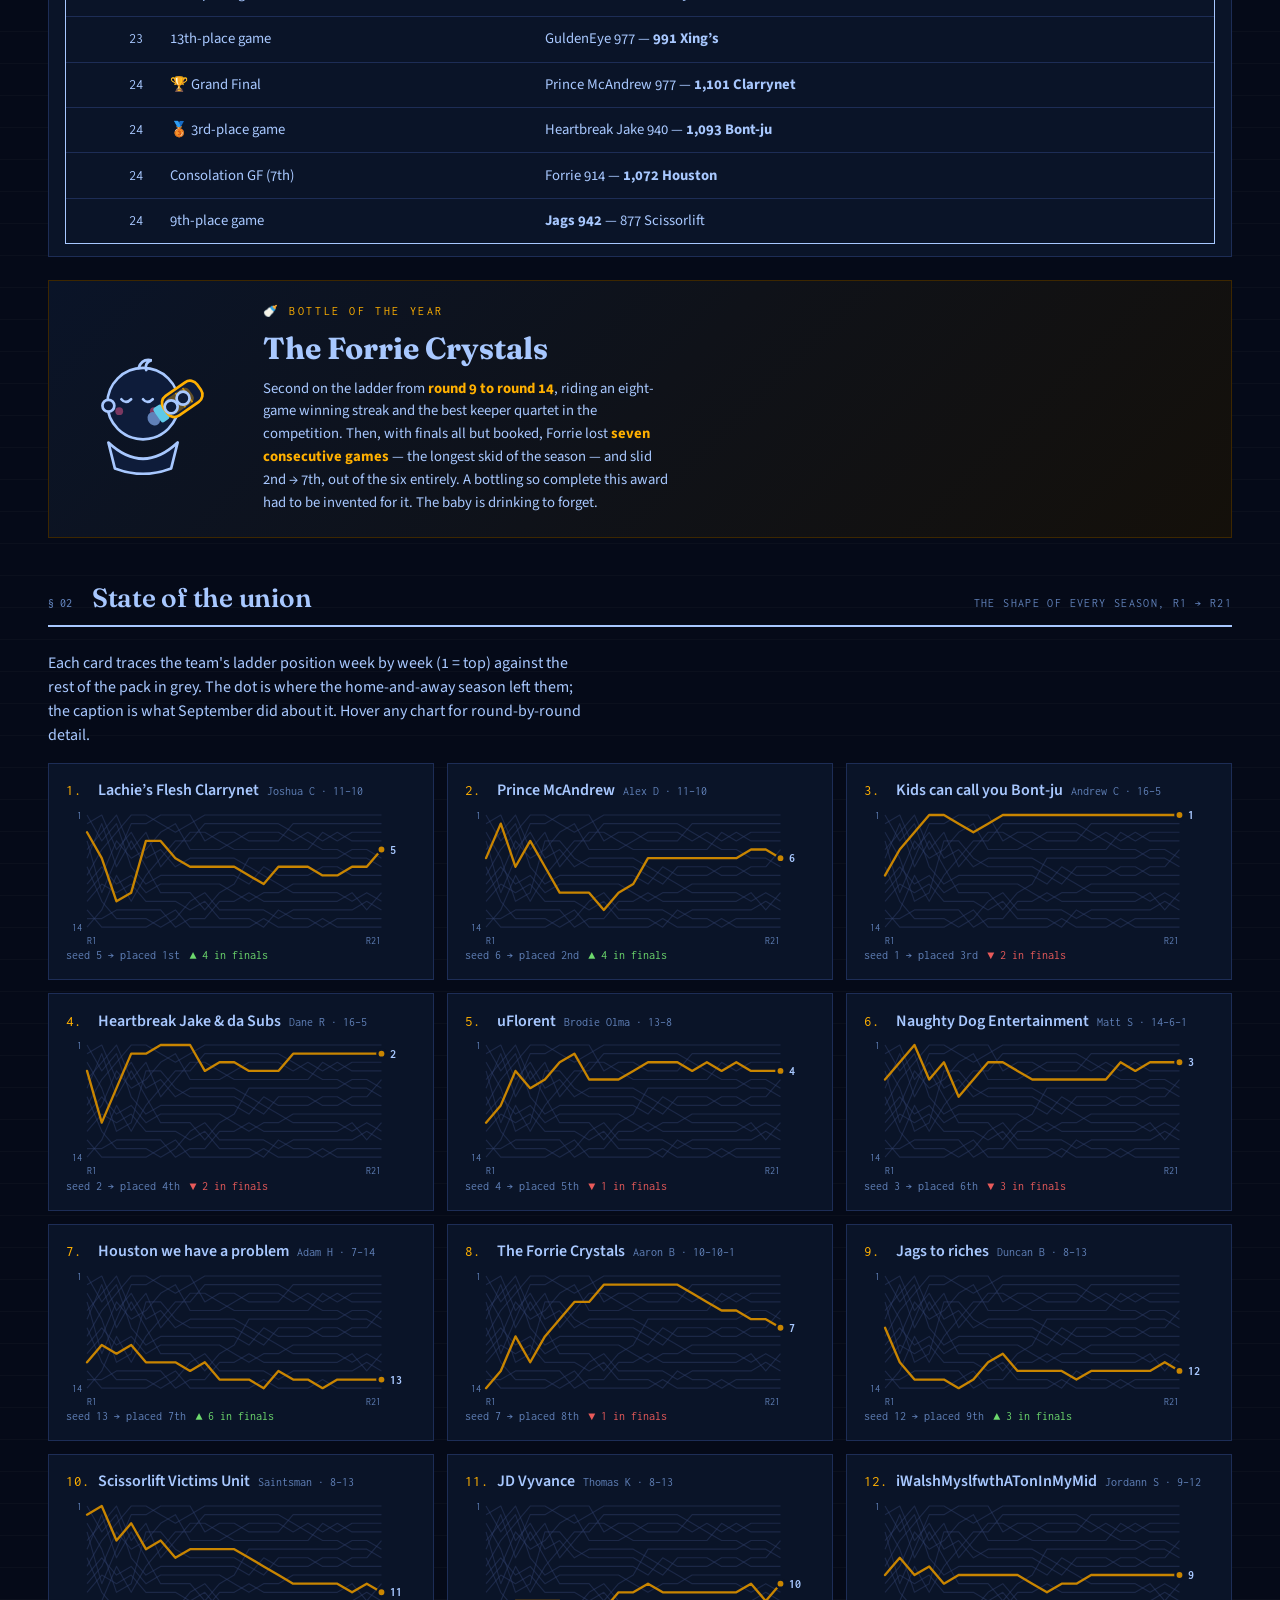
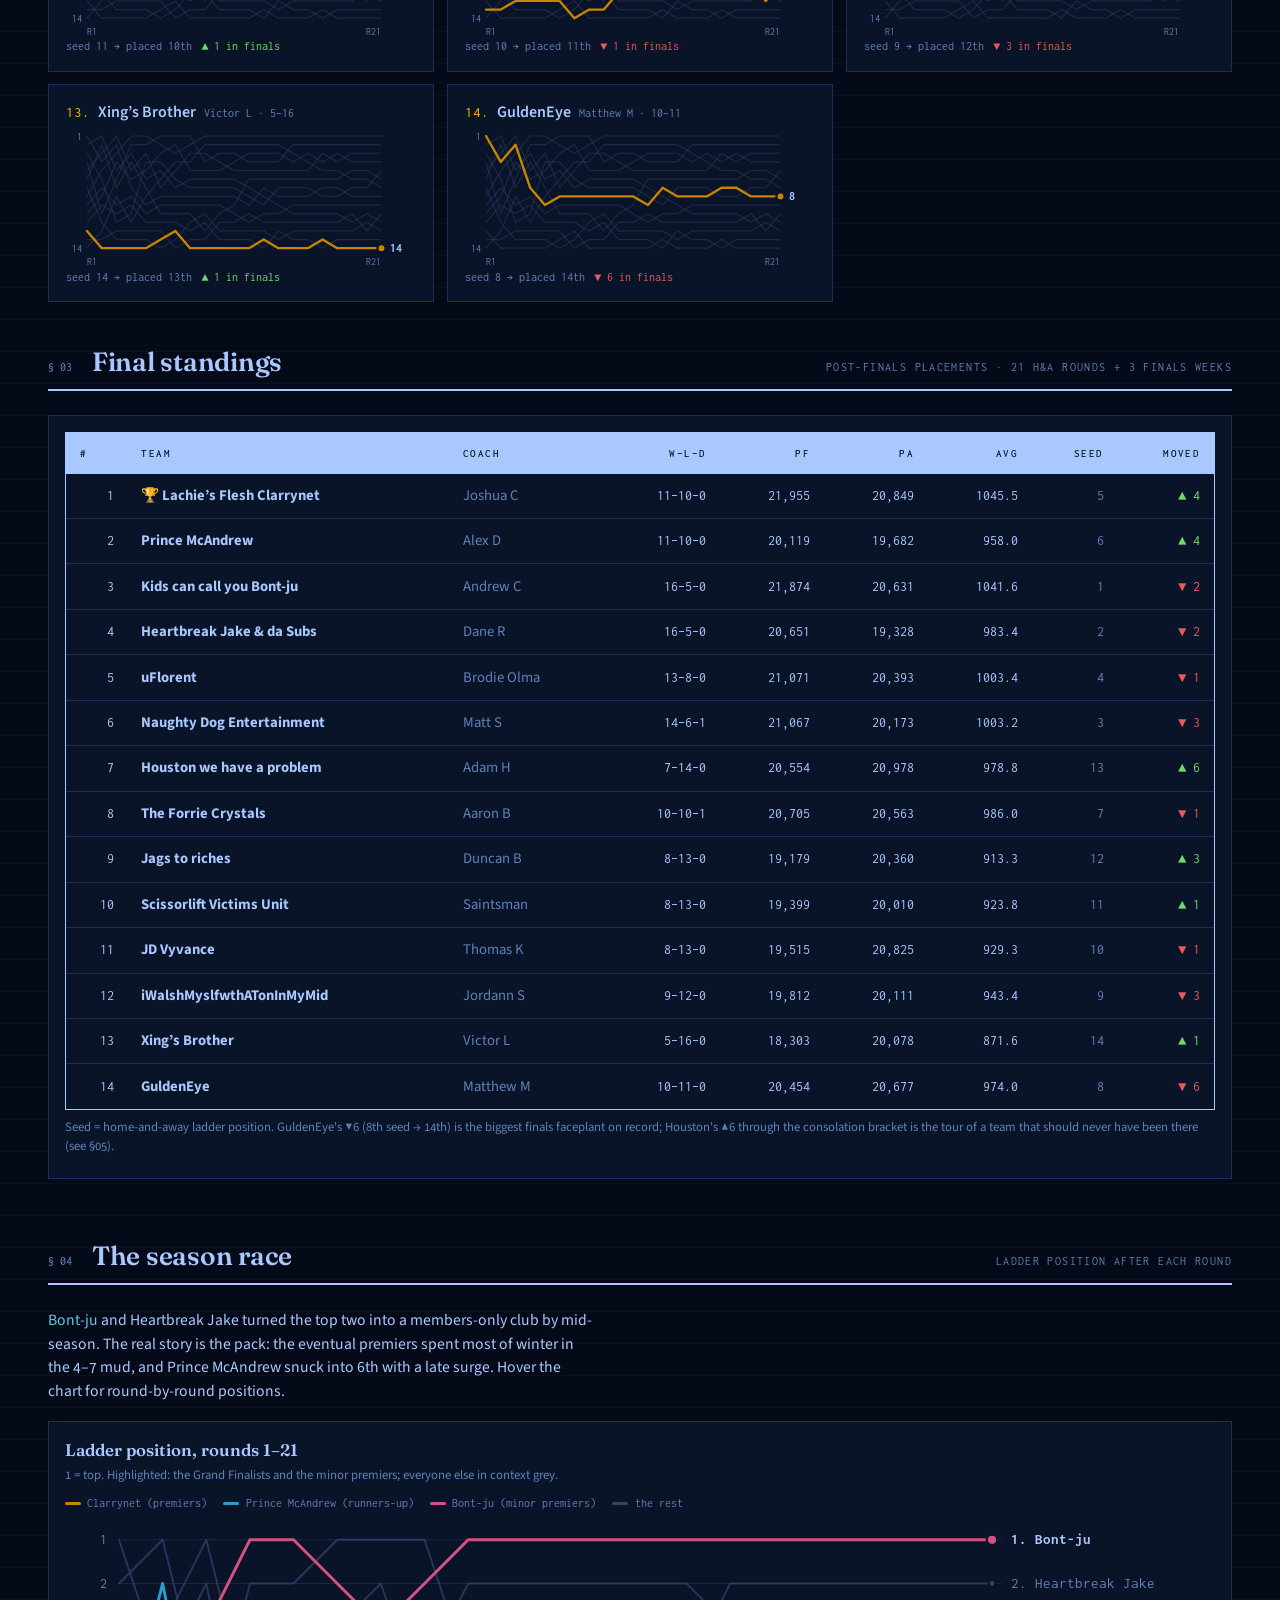
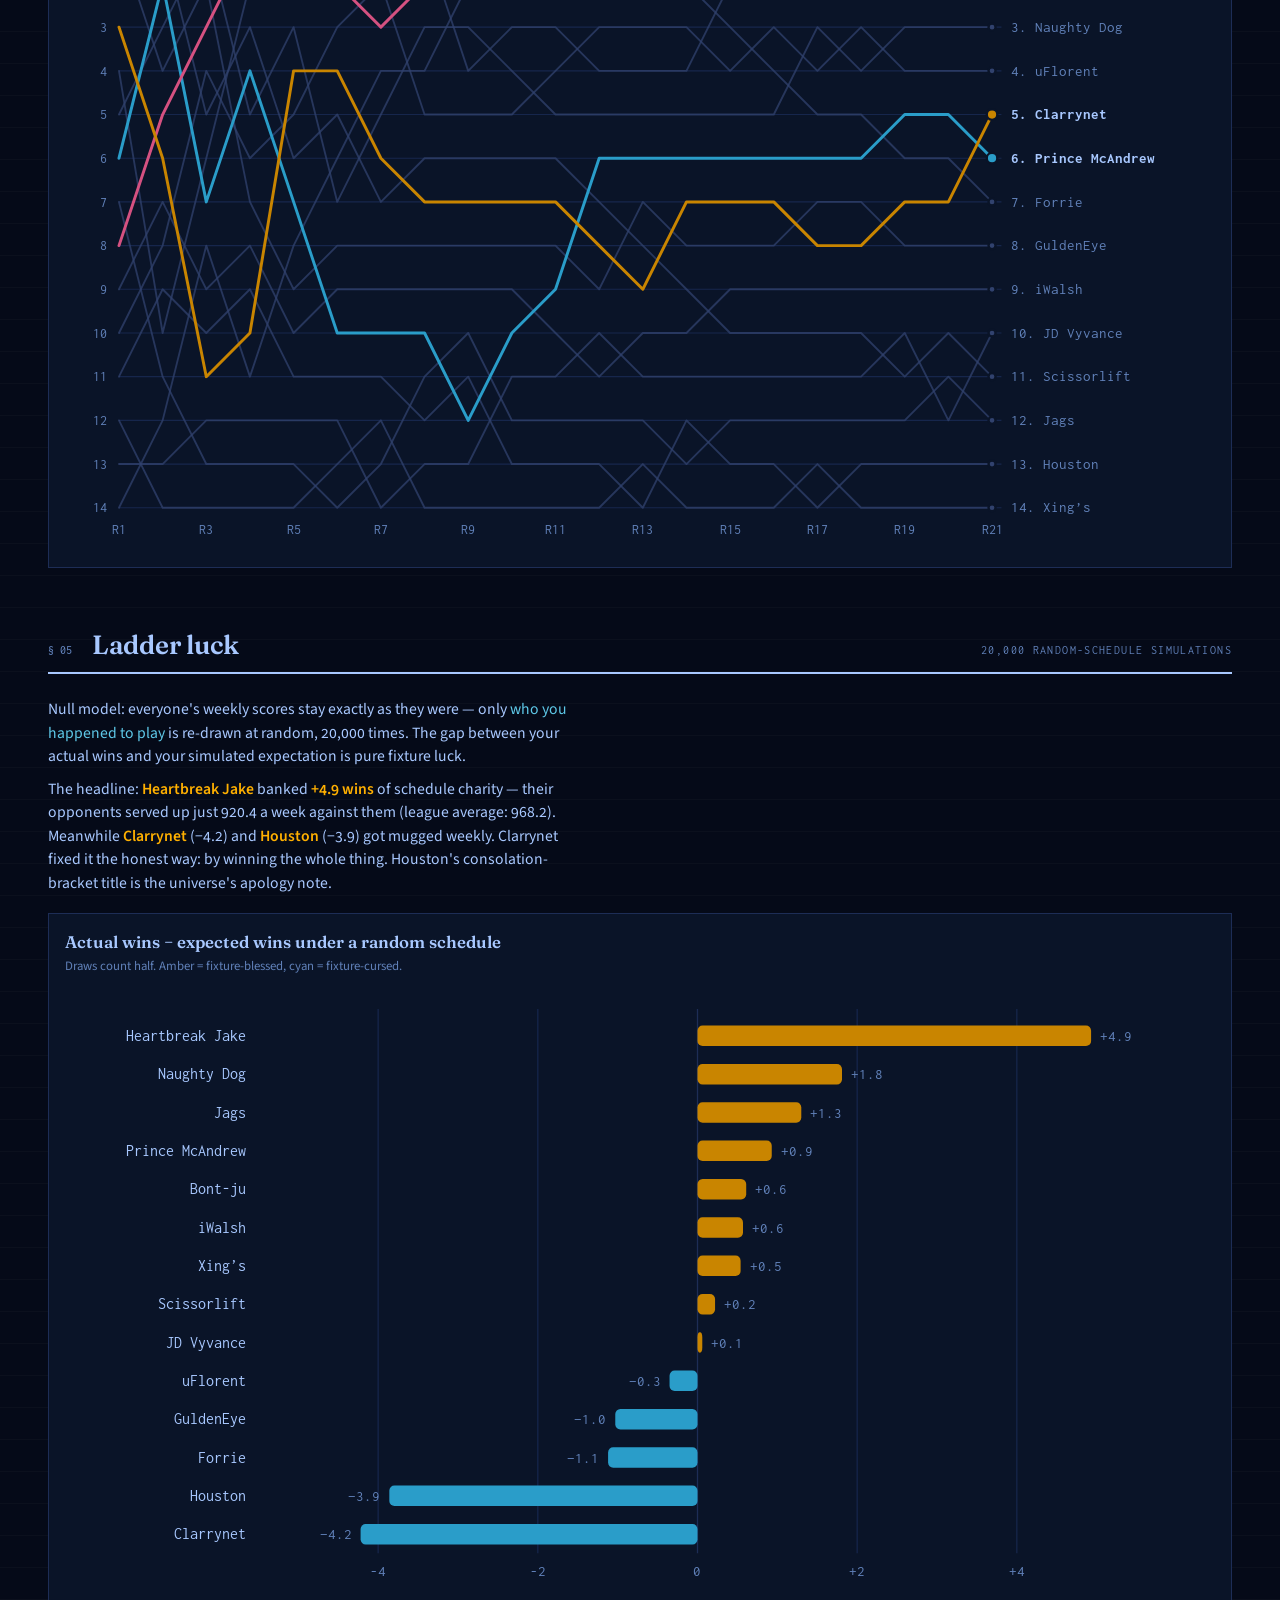
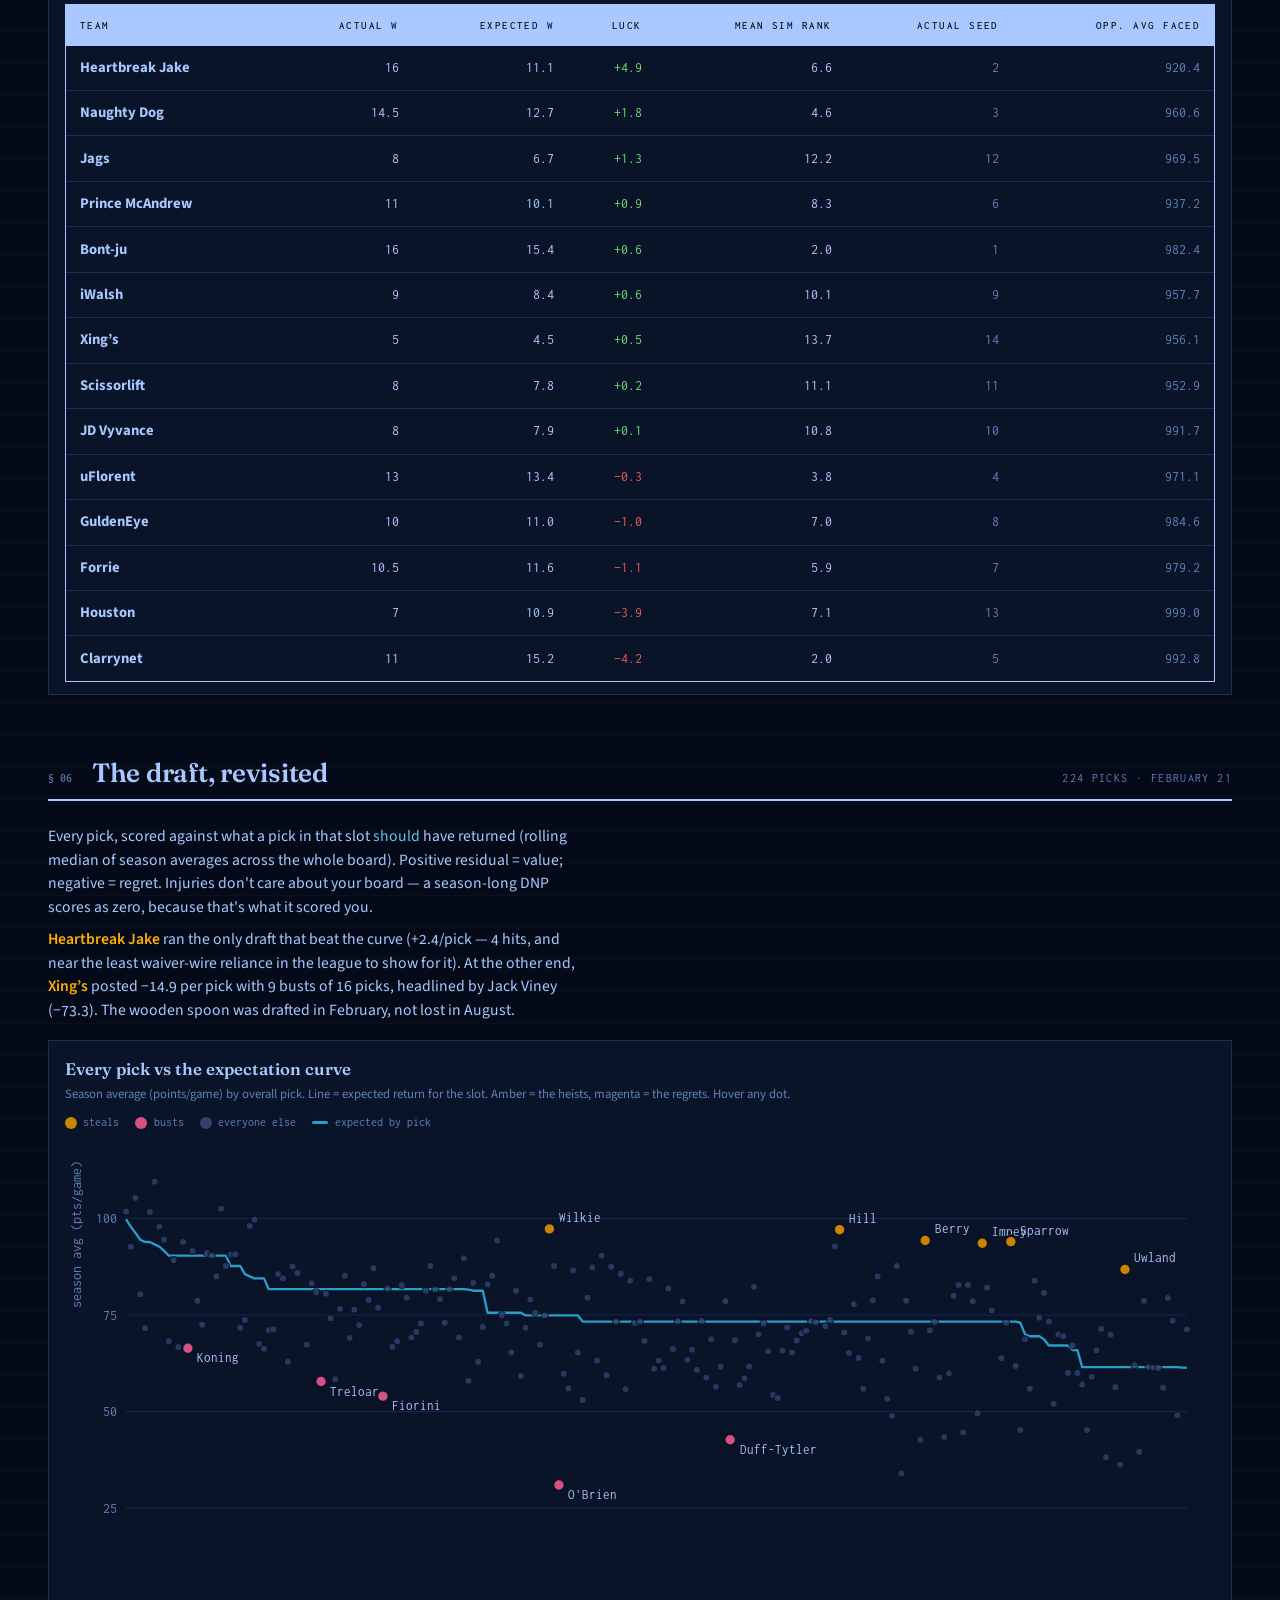
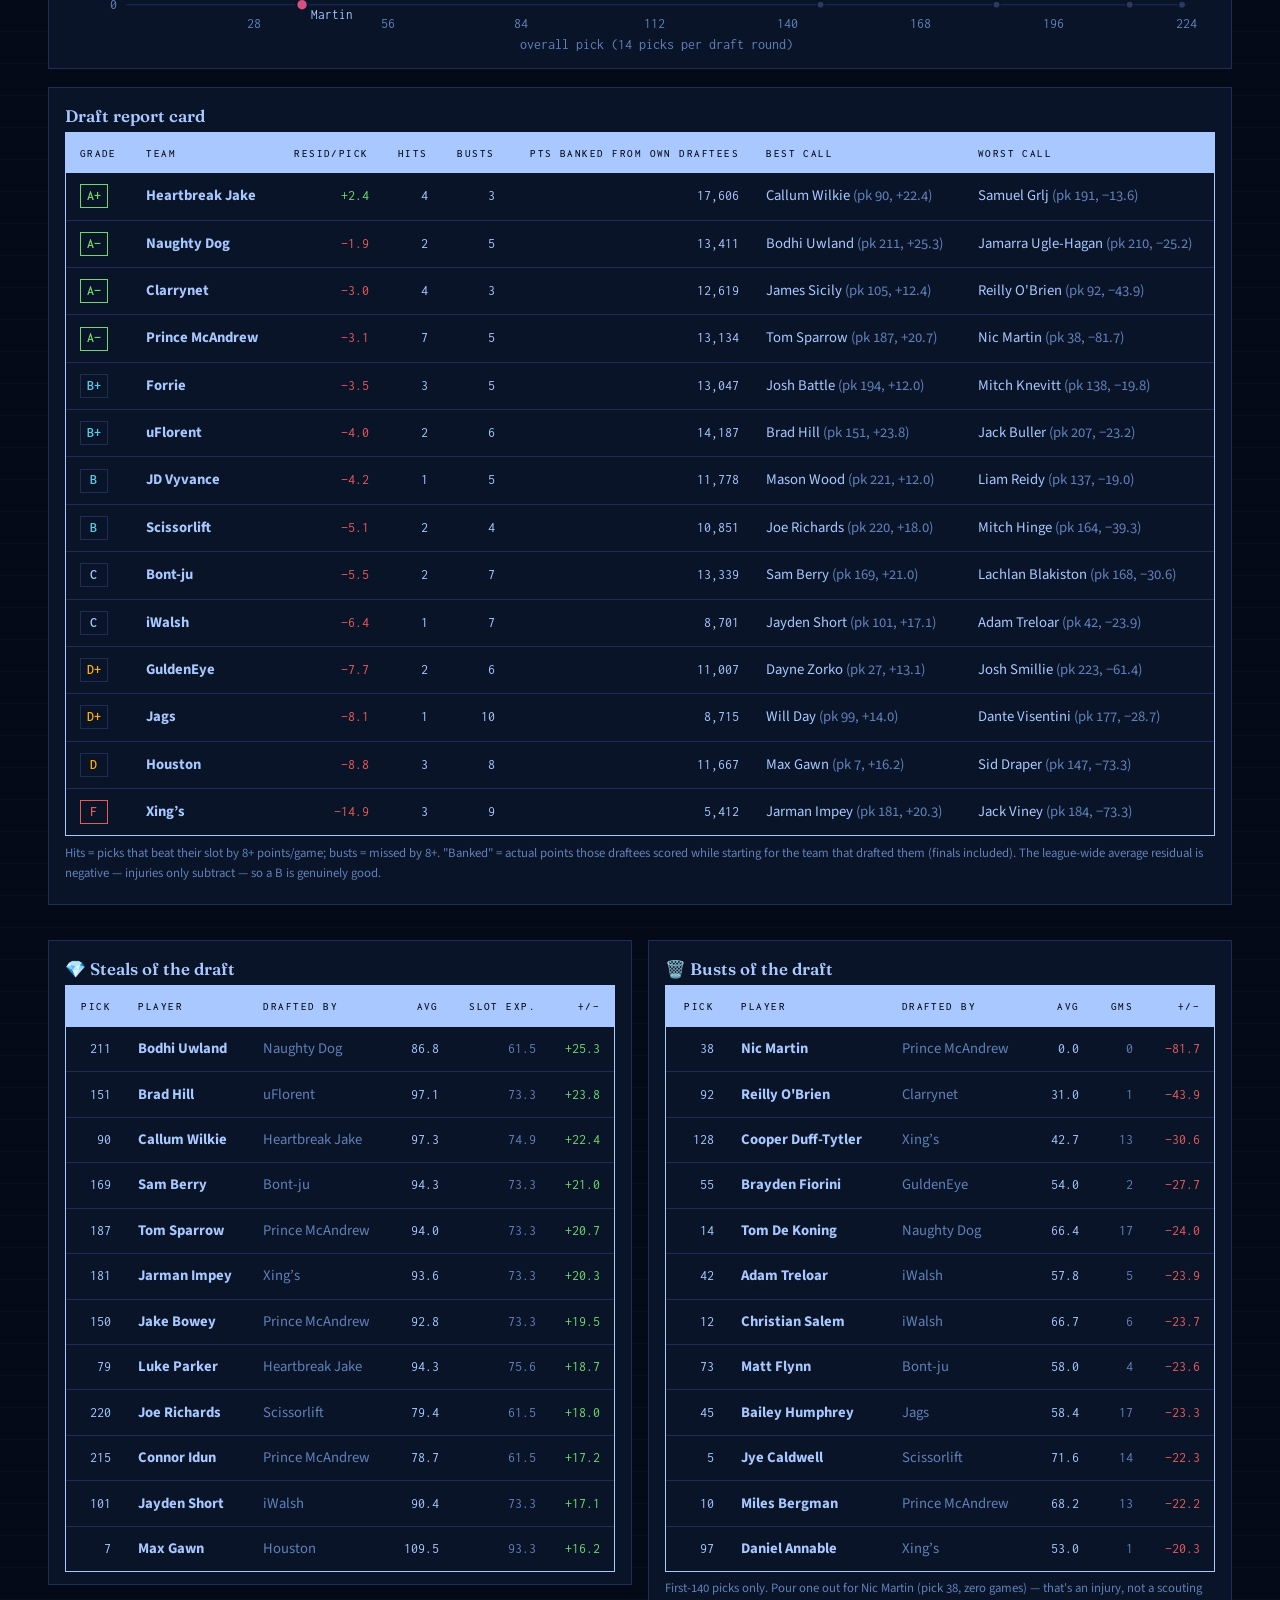
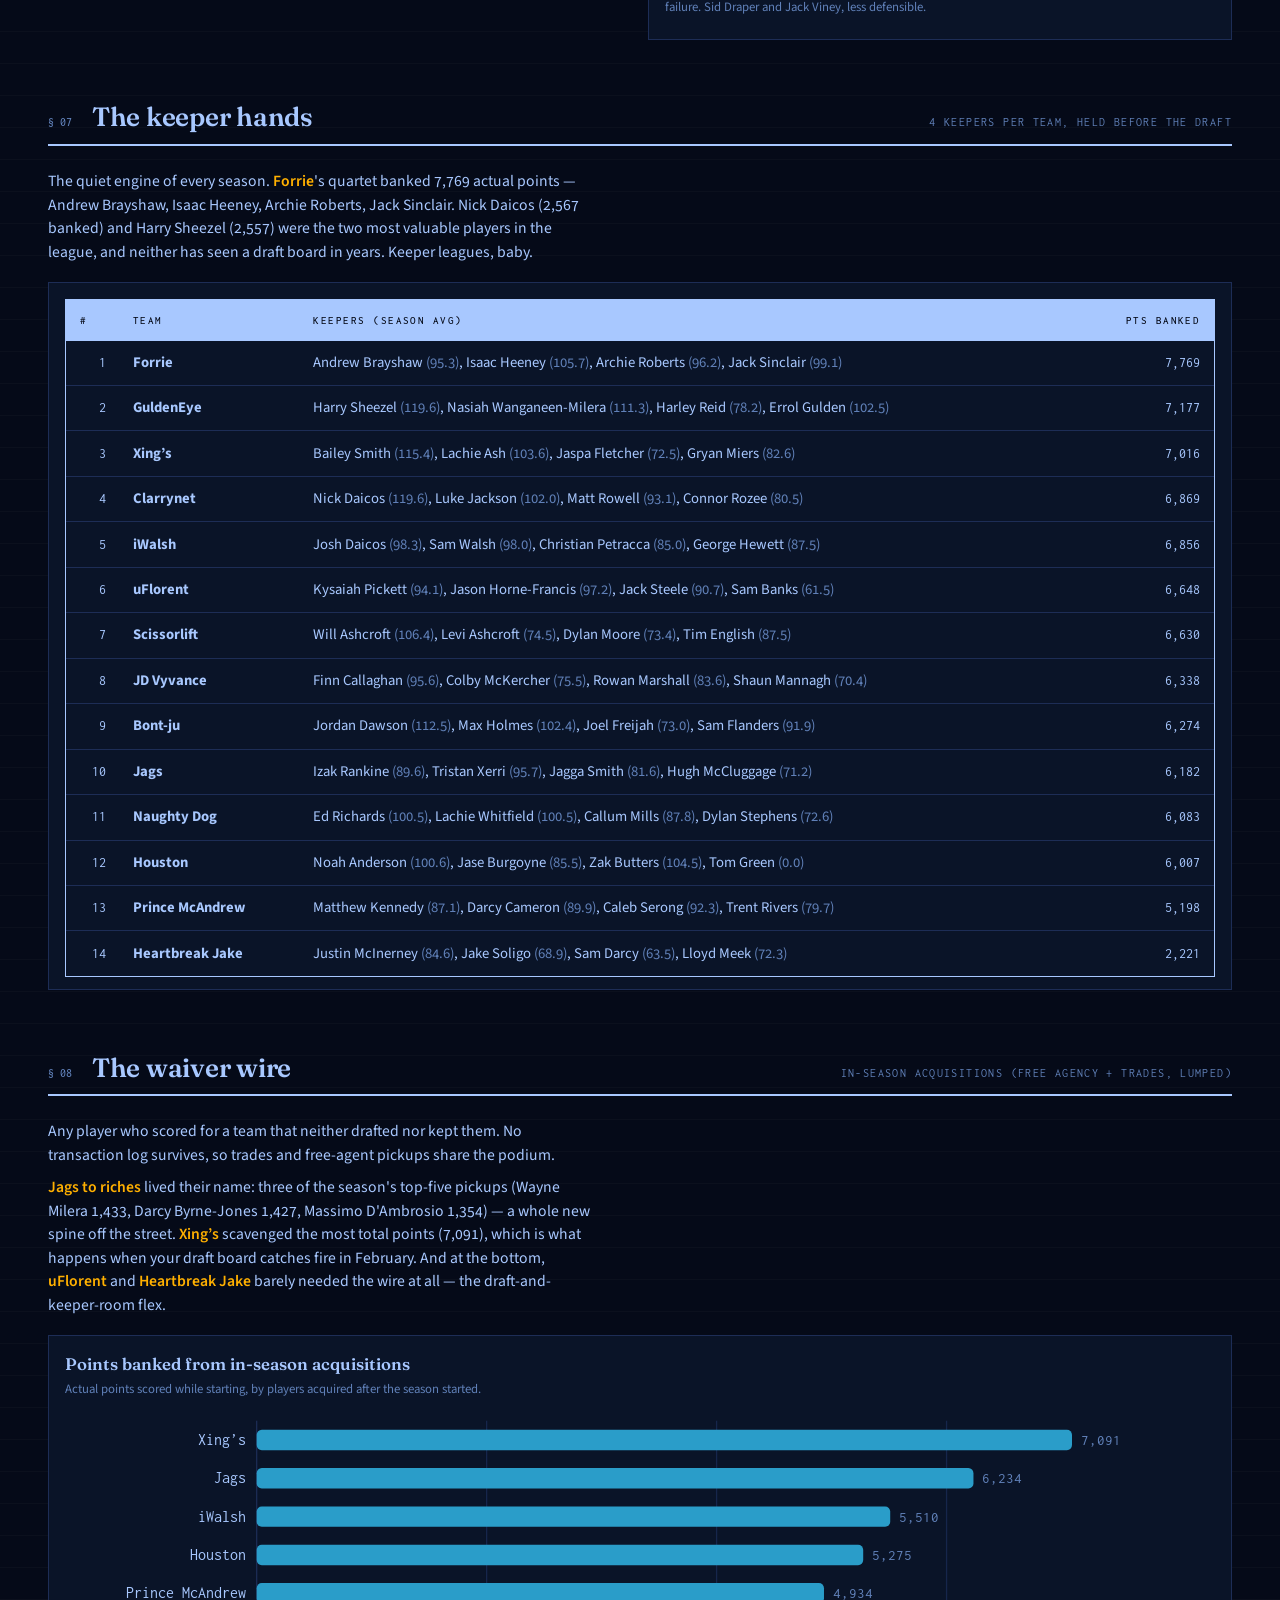
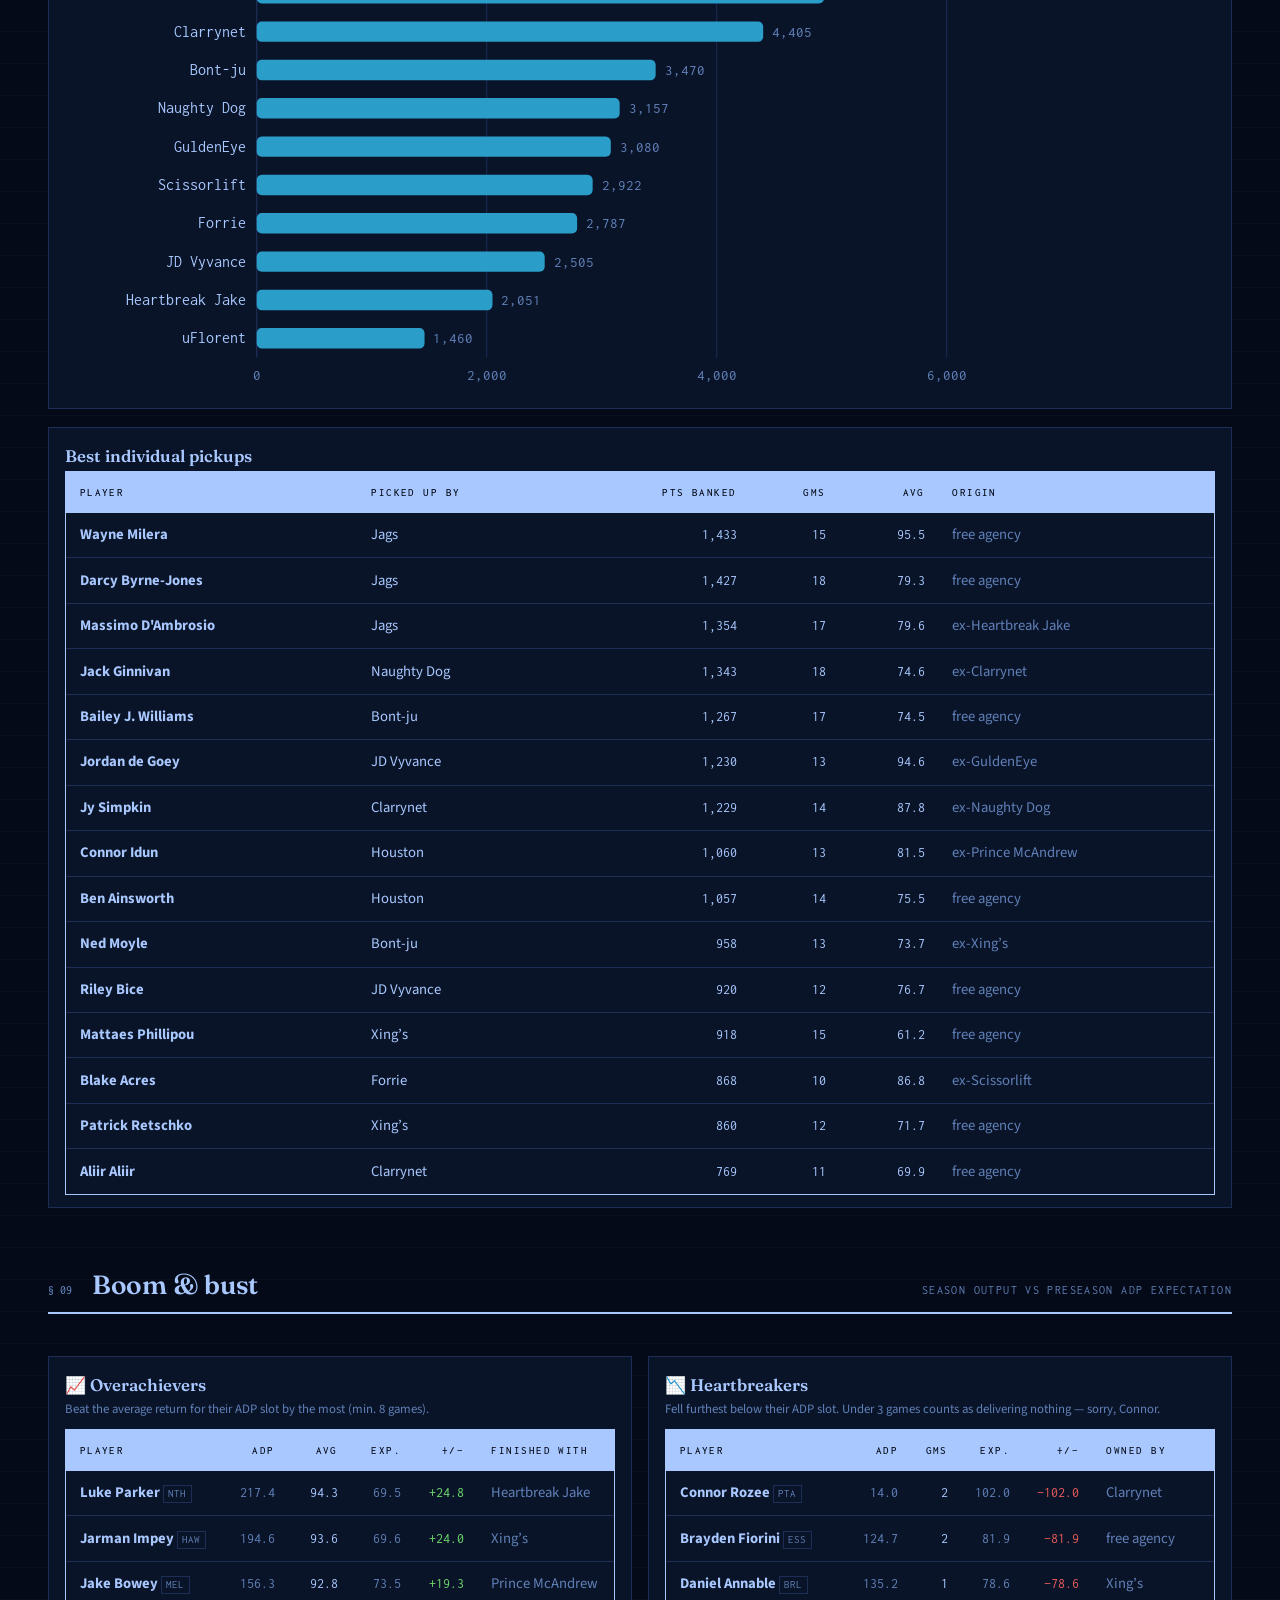
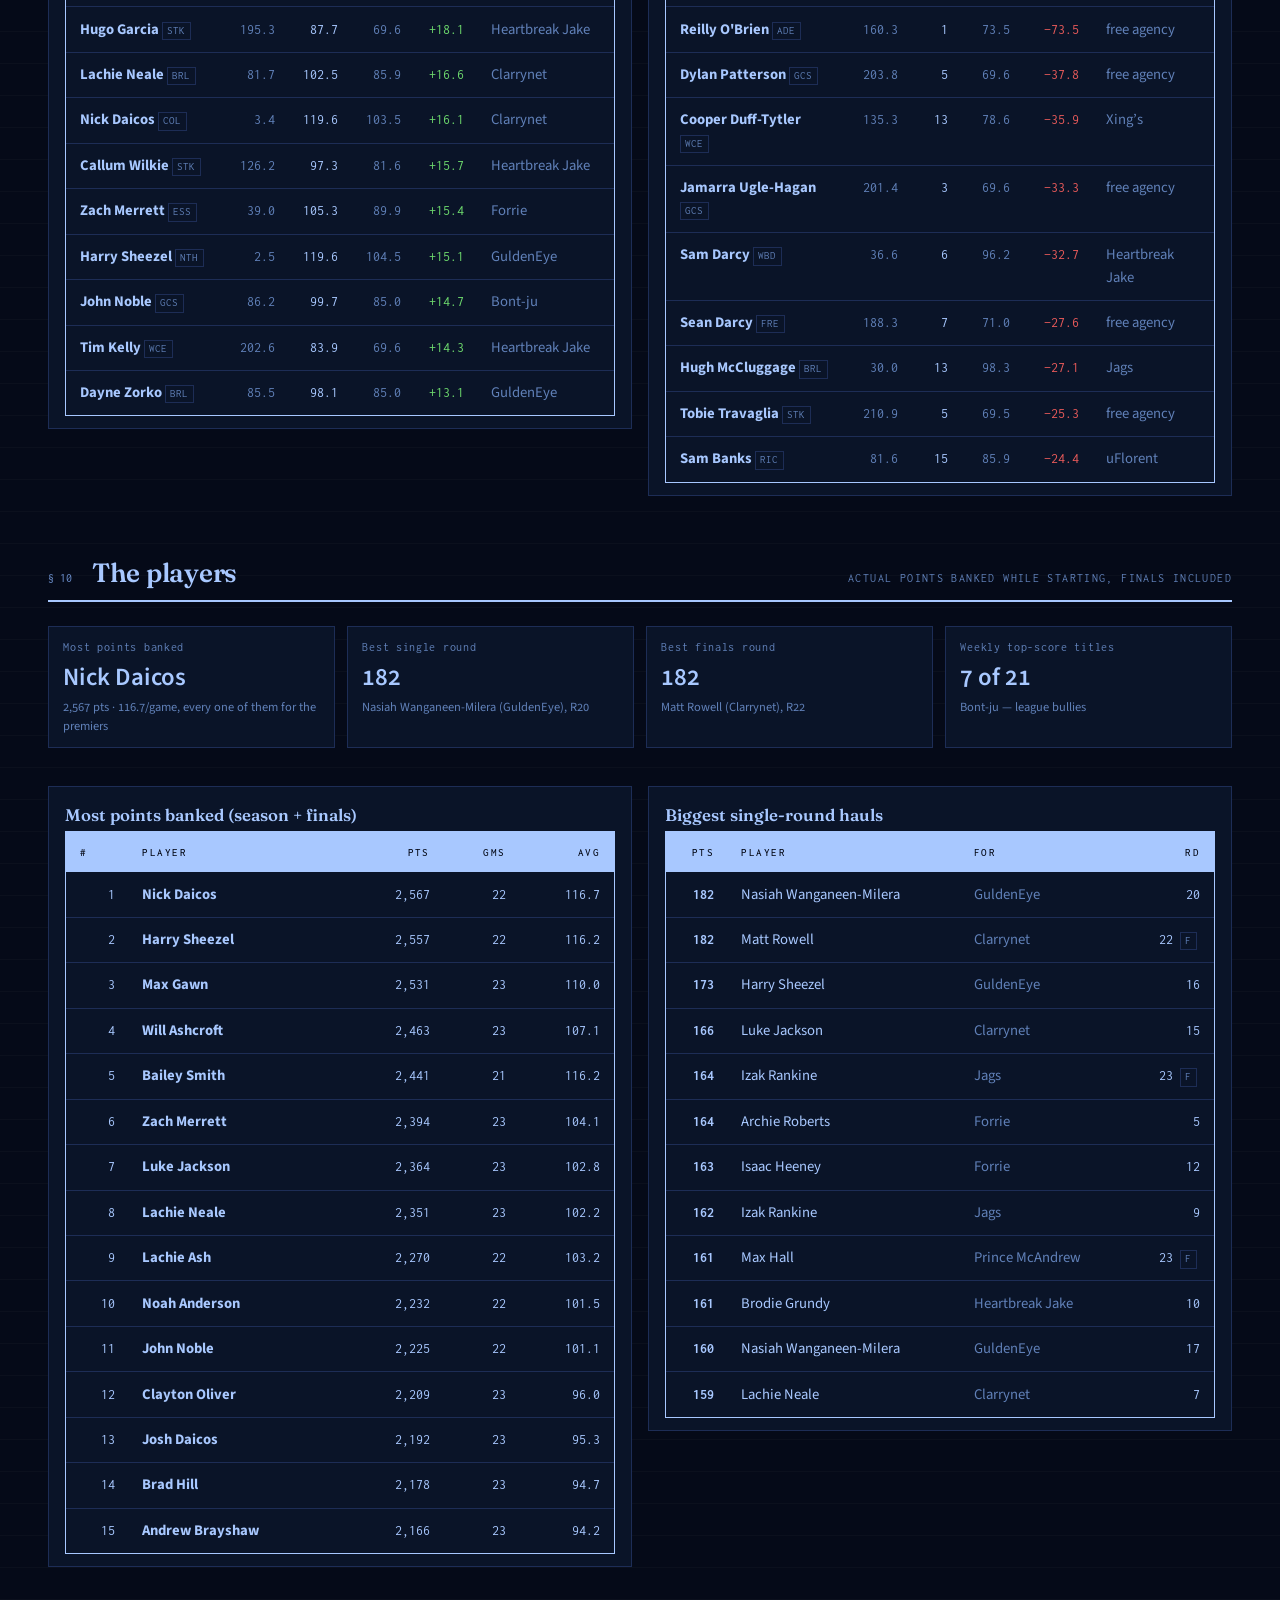
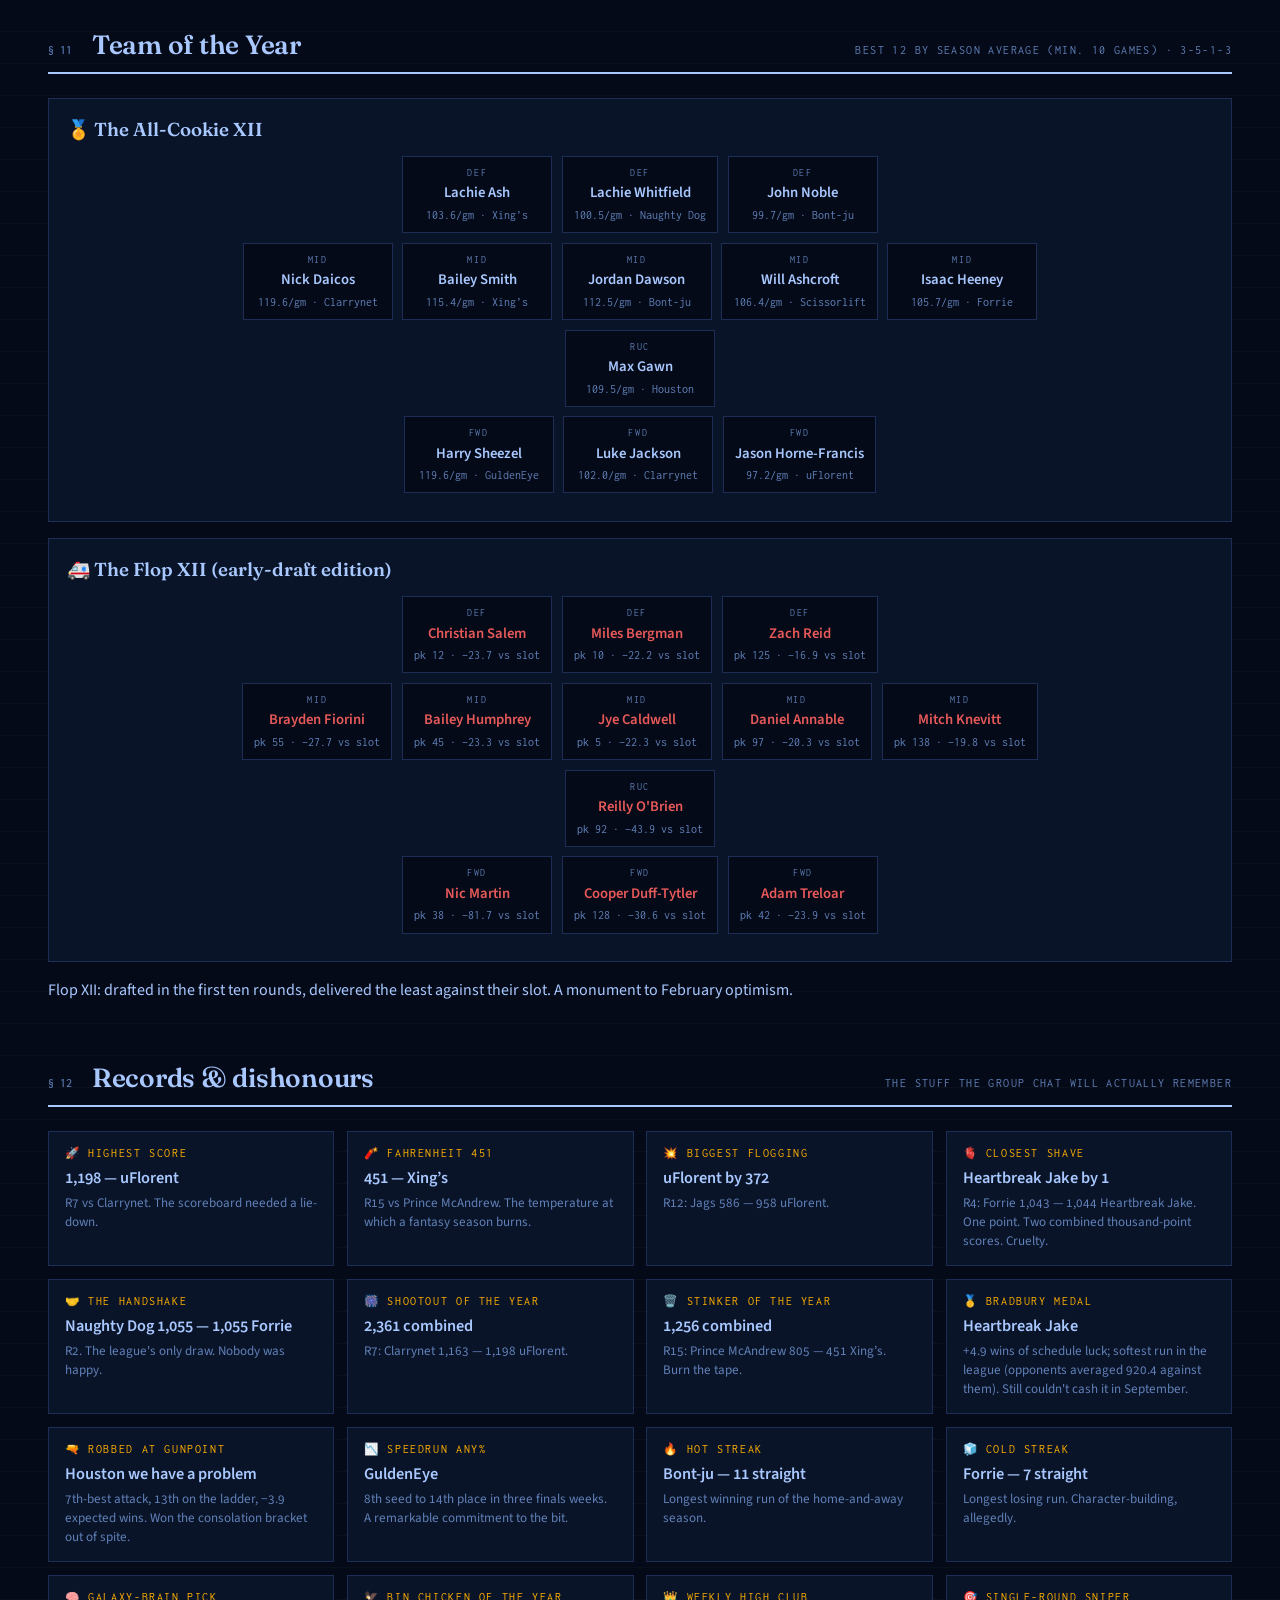
==== commit e55b2f00: "season worms" ====
--- a/docs/season_review.html
+++ b/docs/season_review.html
@@ -123,6 +123,18 @@
 }
 .up { color: var(--good); } .down { color: var(--bad); }
 
+/* bottle of the year */
+.bottle-card {
+  border: 1px solid var(--accent-soft); background: linear-gradient(135deg, var(--surface), #14100a);
+  padding: 1.4rem clamp(1.1rem, 3vw, 2rem); margin-top: 1.4rem;
+  display: flex; gap: clamp(1rem, 3vw, 2rem); align-items: center; flex-wrap: wrap;
+}
+.bottle-card .baby { flex-shrink: 0; }
+.bottle-card .aname { font-family: var(--mono); font-size: 0.74rem; letter-spacing: 0.22em; text-transform: uppercase; color: var(--accent); margin: 0 0 0.3rem; }
+.bottle-card .winner { font-family: var(--serif); font-weight: 700; font-size: clamp(1.3rem, 3vw, 1.9rem); margin: 0 0 0.4rem; }
+.bottle-card .why { font-size: 0.92rem; color: var(--ink); max-width: 58ch; margin: 0; line-height: 1.55; }
+.bottle-card .why strong { color: var(--accent); }
+
 /* team-by-team roast */
 .teamcap-grid { display: grid; grid-template-columns: repeat(auto-fill, minmax(300px, 1fr)); gap: 0.8rem; margin-top: 1rem; }
 .teamcap { border: 1px solid var(--rule); background: var(--surface); padding: 0.9rem 1.05rem; }
@@ -130,8 +142,9 @@
 .teamcap .tc-place { font-family: var(--mono); font-size: 0.95rem; color: var(--accent); min-width: 1.6em; }
 .teamcap .tc-name { font-weight: 600; font-size: 1rem; }
 .teamcap .tc-coach { font-size: 0.74rem; color: var(--muted); font-family: var(--mono); }
-.teamcap p { margin: 0; font-size: 0.85rem; line-height: 1.5; color: var(--ink); }
-.teamcap p strong { color: var(--accent); font-weight: 600; }
+.teamcap .tc-chart { margin: 0.2rem 0 0.1rem; }
+.teamcap .tc-chart svg { display: block; width: 100%; }
+.teamcap .tc-cap { font-family: var(--mono); font-size: 0.74rem; color: var(--muted); display: flex; gap: 0.6rem; }
 
 .method-note { font-size: 0.8rem; color: var(--muted); border-top: 1px solid var(--rule); margin-top: 3rem; padding-top: 1rem; max-width: 75ch; }
 .method-note code { font-family: var(--mono); color: var(--teal); }
@@ -258,70 +271,64 @@
     </div>
   </section>`);
 
-  /* §02 Team-by-team roast */
-  const BLURBS = {
-    9:  `Complained about the fixture for 21 consecutive weeks, and the infuriating part is the
-         maths agreed: most points in the league, <strong>−4.2 wins</strong> of schedule robbery, an 11–10 record
-         that belonged nowhere near 5th. Then they stopped whinging and started winning — three straight
-         finals, 1,101 in the decider. Premiers. Deserved. Absolutely insufferable about it, presumably.`,
-    5:  `Made a Grand Final with the <strong>ninth-best attack</strong> in the league, which is either coaching
-         genius or performance art. Lost pick 38 (Nic Martin) for the entire season and simply did not notice.
-         Seven draft hits, Tom Sparrow at pick 187, vibes throughout — and then the vibes lost by 124.`,
-    6:  `The best team of the home-and-away season and it isn't close: 16–5, an 11-game winning streak,
-         top score in <strong>7 of 21 rounds</strong>. Then a nine-point Prelim exit to the eventual premiers.
-         "Minor premiers" — the trophy that comes with its own therapy referral. At least they won bronze.`,
-    4:  `The league's only A+ draft met the league's softest schedule — opponents served up 920 a week
-         against them, <strong>+4.9 wins</strong> of pure charity — and rode it to 16–5. Then September arrived,
-         the luck meter hit zero, and they went 0–2 including a bronze-medal blowout. The team name was
-         a warning label all along.`,
-    13: `Quietly excellent and aggressively beige: 13–8, the season-high <strong>1,198</strong>, the 372-point
-         flogging of Jags, and the least waiver activity in the league — they set the lineup in February and
-         went outside to touch grass. Bounced by the eventual premiers, then won the 5th-place game with 1,163.
-         Fine. Perfectly, forgettably fine.`,
-    14: `Third seed, 14–6–1, author of the league's only draw, and owner of the draft's biggest galaxy-brain —
-         Bodhi Uwland at pick 211. Then finals came and the dog rolled over: <strong>938</strong> in the
-         Elimination Final, another loss in the 5th-place game, sixth place. The bloke literally built this
-         website and still couldn't beat Prince McAndrew. Cruel game.`,
-    8:  `Statistically mugged: seventh-best attack, 13th on the ladder, <strong>−3.9 wins</strong> of fixture
-         cruelty. Won the entire consolation bracket like a man winning a raffle at his own funeral. Before the
-         violins start — they also drafted Sid Draper (−73.3) and seven other busts, so the universe wasn't
-         acting entirely without cause.`,
-    2:  `Handed the finest keeper quartet in the league — Brayshaw, Heeney, Roberts, Sinclair,
-         <strong>7,769 points</strong> of inheritance — and converted it into 10–10–1, a seven-game losing
-         streak, and a consolation Grand Final defeat. Old money, no idea what to do with it.`,
-    1:  `Drafted <strong>ten busts</strong>, a league record that may never fall, then rebuilt the entire
-         list out of the bin: Milera, Byrne-Jones and D'Ambrosio hauled in 4,200 waiver points between them.
-         Sprinkled in wins by 1 point and 2 points for cardiac flavour. Jags to riches: technically achieved,
-         if the riches are a 9th-place trophy.`,
-    3:  `Will Ashcroft averaged 106 and carried thirteen other blokes like a forklift — fitting, given the
-         name. Around him: 8–13, a <strong>721</strong> in round 21, Mitch Hinge at −39.3, and a 10th-place
-         finish. The season equivalent of background noise.`,
-    11: `The best draft pick was Mason Wood. That's the sentence; sit with it. Jordan de Goey arrived off
-         waivers to average 94.6 and provide the season's only highlight — the second was beating iWalsh in
-         the 11th-place game, a fixture watched by nobody, twice.`,
-    7:  `A ton in the mid? The mids kept their end — Sam Walsh and Josh Daicos were superb — while the rest
-         of the roster filed for stress leave: <strong>seven draft busts</strong>, a 570 in round 14 that
-         registered on seismographs, and a loss in the 11th-place game. Ninth seed to twelfth. The username
-         oversold it.`,
-    12: `Where to even begin. The worst draft this league has ever graded (<strong>−14.9 per pick</strong>, an
-         F with a personal note home), the immortal 451, five wins, and a ladder spoon wrapped up with rounds
-         to spare. Bailey Smith averaged 115 for this team. Someone should check on Bailey. They did win the
-         13th-place game — the most Xing's Brother achievement imaginable.`,
-    10: `Owned the second-most-valuable player in the league (Sheezel, 2,557), the single-round record
-         (Wanganeen-Milera's <strong>182</strong>), and an 8th seed at finals time. Then lost to everyone they
-         met in September — including Xing's Brother — to finish <strong>stone-cold last</strong> in the
-         placements. 8th to 14th. GoldenEye was a film about betrayal; GuldenEye was a re-enactment.`,
-  };
-  html.push(`
-  <section>
-    <div class="section-head"><span class="section-num">§ 02</span><h2>State of the union</h2><span class="section-meta">every team, briefly and unkindly</span></div>
+  /* Bottle of the Year */
+  html.push(`
+  <div class="bottle-card">
+    <svg class="baby" width="150" height="132" viewBox="0 0 136 122" aria-label="a baby drinking from a bottle">
+      <!-- shoulders / bib -->
+      <path d="M24,92 q32,30 64,0 l-6,24 q-26,10 -52,0 z" fill="#0e1c3a" stroke="#a8c8ff" stroke-width="2.5" stroke-linejoin="round"/>
+      <!-- head -->
+      <circle cx="56" cy="56" r="33" fill="#0e1c3a" stroke="#a8c8ff" stroke-width="2.5"/>
+      <!-- ear -->
+      <circle cx="24" cy="58" r="5.5" fill="#0e1c3a" stroke="#a8c8ff" stroke-width="2.5"/>
+      <!-- hair curl -->
+      <path d="M52,23 q3,-9 12,-7 q-7,2 -5,9" fill="none" stroke="#a8c8ff" stroke-width="2.5" stroke-linecap="round"/>
+      <!-- closed happy eyes -->
+      <path d="M36,52 q4,5 9,0" fill="none" stroke="#a8c8ff" stroke-width="2.5" stroke-linecap="round"/>
+      <path d="M56,52 q4,5 9,0" fill="none" stroke="#a8c8ff" stroke-width="2.5" stroke-linecap="round"/>
+      <!-- cheeks -->
+      <circle cx="34" cy="63" r="3.6" fill="#d55181" opacity="0.55"/>
+      <circle cx="66" cy="63" r="3.6" fill="#d55181" opacity="0.55"/>
+      <!-- bottle (angled up toward the mouth) -->
+      <g transform="rotate(-35 66 70)">
+        <ellipse cx="66" cy="70" rx="5.5" ry="6.5" fill="#6080b8"/>
+        <rect x="70" y="62" width="9" height="16" rx="2.5" fill="#5ec8e8"/>
+        <rect x="79" y="59" width="38" height="22" rx="8" fill="#0e1c3a" stroke="#ffb000" stroke-width="2.5"/>
+        <rect x="82" y="62" width="26" height="16" rx="5" fill="#ffb000" opacity="0.35"/>
+        <line x1="96" y1="62" x2="96" y2="78" stroke="#ffb000" stroke-width="1.5" opacity="0.7"/>
+        <line x1="104" y1="62" x2="104" y2="78" stroke="#ffb000" stroke-width="1.5" opacity="0.7"/>
+      </g>
+      <!-- hands gripping the bottle -->
+      <circle cx="82" cy="59" r="6" fill="#0e1c3a" stroke="#a8c8ff" stroke-width="2.5"/>
+      <circle cx="93" cy="51" r="6" fill="#0e1c3a" stroke="#a8c8ff" stroke-width="2.5"/>
+    </svg>
+    <div>
+      <p class="aname">🍼 Bottle of the Year</p>
+      <p class="winner">The Forrie Crystals</p>
+      <p class="why">Second on the ladder from <strong>round 9 to round 14</strong>, riding an eight-game
+      winning streak and the best keeper quartet in the competition. Then, with finals all but booked,
+      Forrie lost <strong>seven consecutive games</strong> — the longest skid of the season — and slid
+      2nd → 7th, out of the six entirely. A bottling so complete this award had to be invented for it.
+      The baby is drinking to forget.</p>
+    </div>
+  </div>`);
+
+  /* §02 Team-by-team season worms */
+  html.push(`
+  <section>
+    <div class="section-head"><span class="section-num">§ 02</span><h2>State of the union</h2><span class="section-meta">the shape of every season, R1 → R${D.meta.n_rounds}</span></div>
+    <p class="chart-sub" style="max-width:68ch">Each card traces the team's ladder position week by week (1 = top) against the rest of the pack in grey. The dot is where the home-and-away season left them; the caption is what September did about it. Hover any chart for round-by-round detail.</p>
     <div class="teamcap-grid">
       ${[...D.teams].sort((a,b) => a.placement - b.placement).map(t => `
       <div class="teamcap">
         <div class="tc-head"><span class="tc-place">${t.placement}.</span>
           <span class="tc-name">${esc(t.name)}</span>
           <span class="tc-coach">${esc(t.manager)} · ${t.w}–${t.l}${t.d?'–'+t.d:''}</span></div>
-        <p>${BLURBS[t.id]}</p>
+        <div class="tc-chart" id="tc-chart-${t.id}"></div>
+        <div class="tc-cap">seed ${t.hna_rank} → placed ${ord(t.placement)}
+          ${t.hna_rank !== t.placement ? (t.hna_rank > t.placement
+            ? `<span class="up">▲ ${t.hna_rank - t.placement} in finals</span>`
+            : `<span class="down">▼ ${t.placement - t.hna_rank} in finals</span>`) : '<span class="muted">held serve</span>'}</div>
       </div>`).join('')}
     </div>
   </section>`);
@@ -607,6 +614,7 @@
 
   $('#review-main').innerHTML = html.join('\n');
   drawRace();
+  drawTeamWorms();
   drawLuck(luckSorted);
   drawDraft();
   drawAcq(acqRank);
@@ -719,6 +727,47 @@
   document.getElementById('race-chart').appendChild(svg);
 }
 
+/* §02 per-team rank worms (small multiples) */
+function drawTeamWorms() {
+  const W = 300, H = 118, L = 18, R = 30, Tm = 6, B = 16;
+  const nR = D.meta.n_rounds, nT = D.teams.length;
+  const x = r => L + (r - 1) / (nR - 1) * (W - L - R);
+  const y = rk => Tm + (rk - 1) / (nT - 1) * (H - Tm - B);
+  D.teams.forEach(t => {
+    const host = document.getElementById('tc-chart-' + t.id);
+    if (!host) return;
+    const svg = svgEl(W, H);
+    svg.style.minWidth = '0';
+    mk('text', {x: L - 4, y: y(1) + 3, fill: C.muted, 'font-size': 8.5, 'text-anchor': 'end'}, svg, '1');
+    mk('text', {x: L - 4, y: y(nT) + 3, fill: C.muted, 'font-size': 8.5, 'text-anchor': 'end'}, svg, nT);
+    mk('text', {x: x(1), y: H - 2, fill: C.muted, 'font-size': 8.5}, svg, 'R1');
+    mk('text', {x: x(nR), y: H - 2, fill: C.muted, 'font-size': 8.5, 'text-anchor': 'end'}, svg, 'R' + nR);
+    D.teams.forEach(o => {
+      if (o.id === t.id) return;
+      mk('polyline', {points: o.race.map((rk,i) => `${x(i+1)},${y(rk)}`).join(' '),
+                      fill: 'none', stroke: C.ctx, 'stroke-width': 1, opacity: 0.45,
+                      'stroke-linejoin': 'round'}, svg);
+    });
+    mk('polyline', {points: t.race.map((rk,i) => `${x(i+1)},${y(rk)}`).join(' '),
+                    fill: 'none', stroke: C.amber, 'stroke-width': 2,
+                    'stroke-linejoin': 'round', 'stroke-linecap': 'round'}, svg);
+    const eY = y(t.race[nR-1]);
+    mk('circle', {cx: x(nR), cy: eY, r: 3.5, fill: C.amber, stroke: C.surface, 'stroke-width': 2}, svg);
+    mk('text', {x: x(nR) + 7, y: eY + 3.5, fill: C.ink, 'font-size': 10, 'font-weight': 700}, svg, t.race[nR-1]);
+    const hover = mk('rect', {x: 0, y: 0, width: W, height: H, fill: 'transparent'}, svg);
+    hover.addEventListener('mousemove', ev => {
+      const box = svg.getBoundingClientRect();
+      const r = Math.max(1, Math.min(nR, Math.round((ev.clientX - box.left) / box.width * W < L ? 1
+                : ((ev.clientX - box.left) / box.width * W - L) / (W - L - R) * (nR - 1) + 1)));
+      showTip(`<strong>${esc(t.short)}</strong> · R${r}<br>` +
+              `${ord(t.race[r-1])} on the ladder · scored ${comma(t.weekly_scores[r-1])}`,
+              ev.clientX, ev.clientY);
+    });
+    hover.addEventListener('mouseleave', hideTip);
+    host.appendChild(svg);
+  });
+}
+
 /* §04 diverging luck bars */
 function drawLuck(luckSorted) {
   const W = 900, rowH = 30, L = 150, R = 60, Tm = 24, B = 30;
